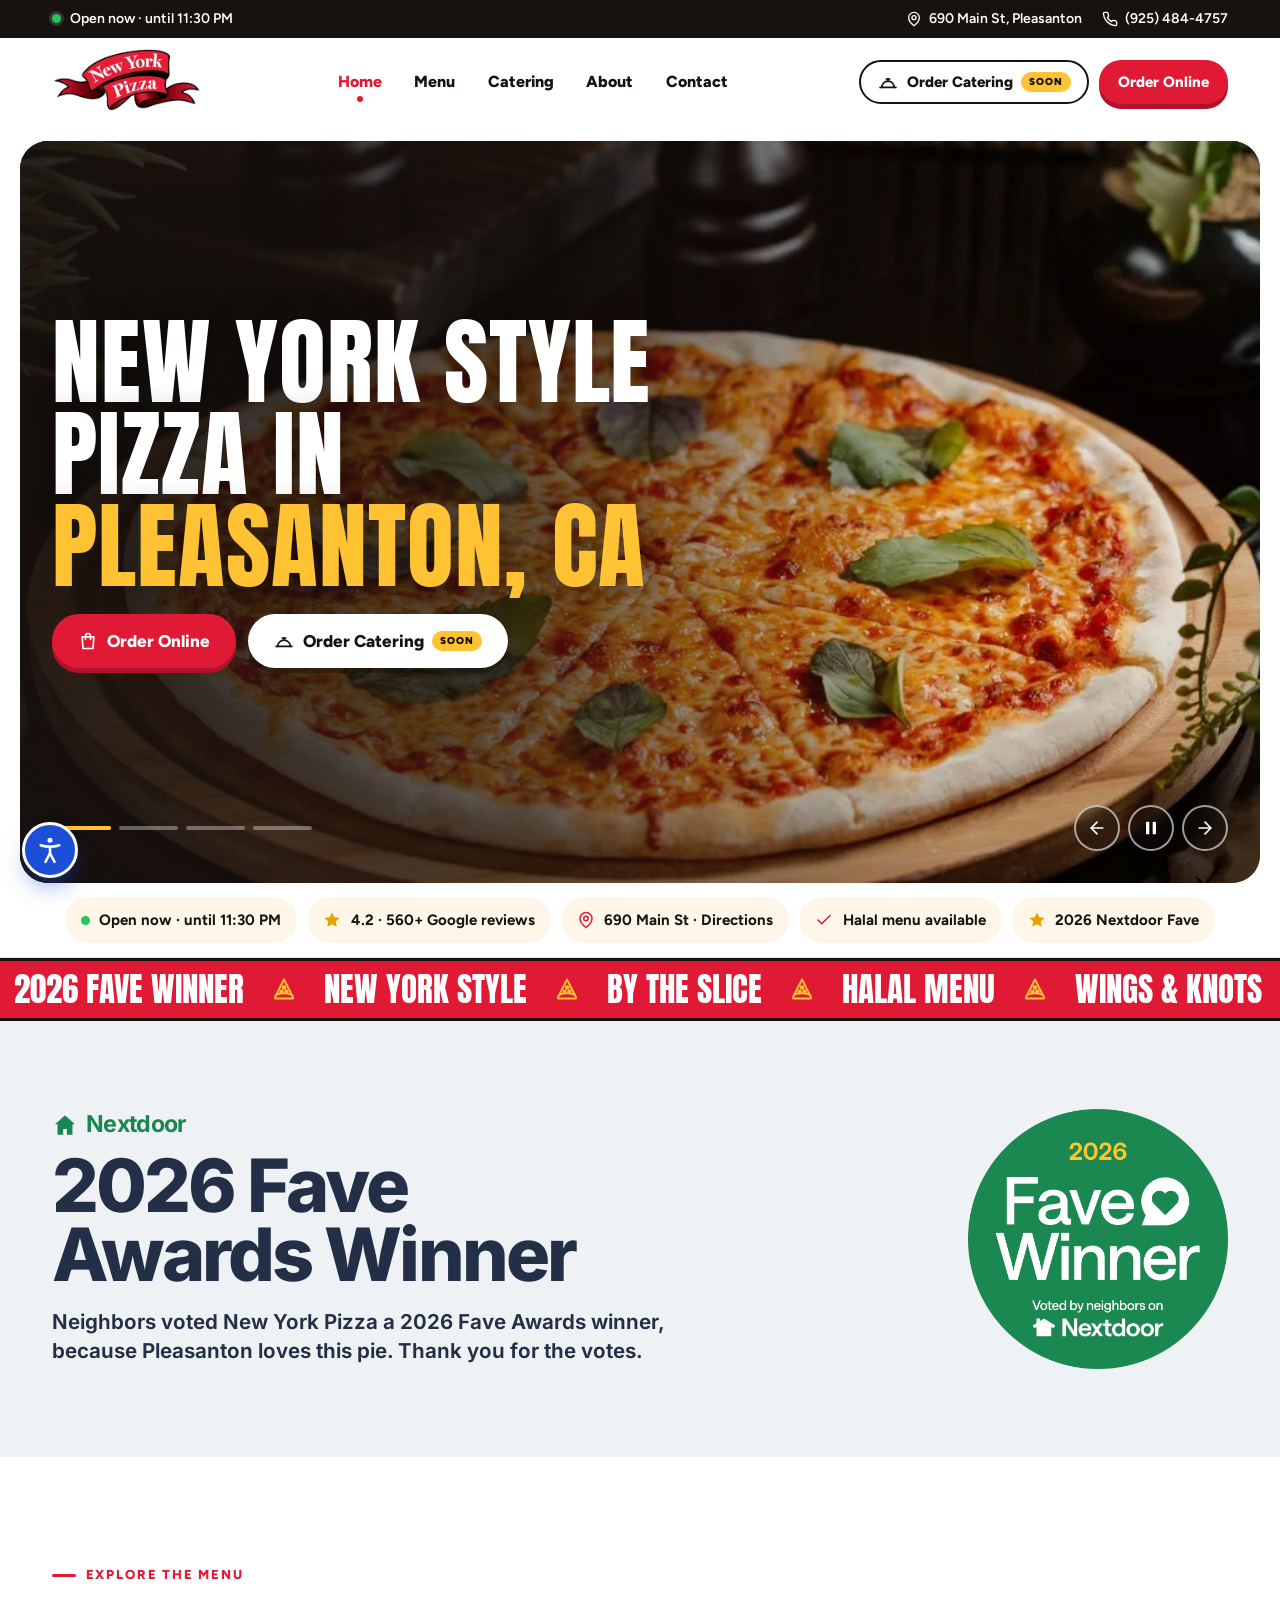
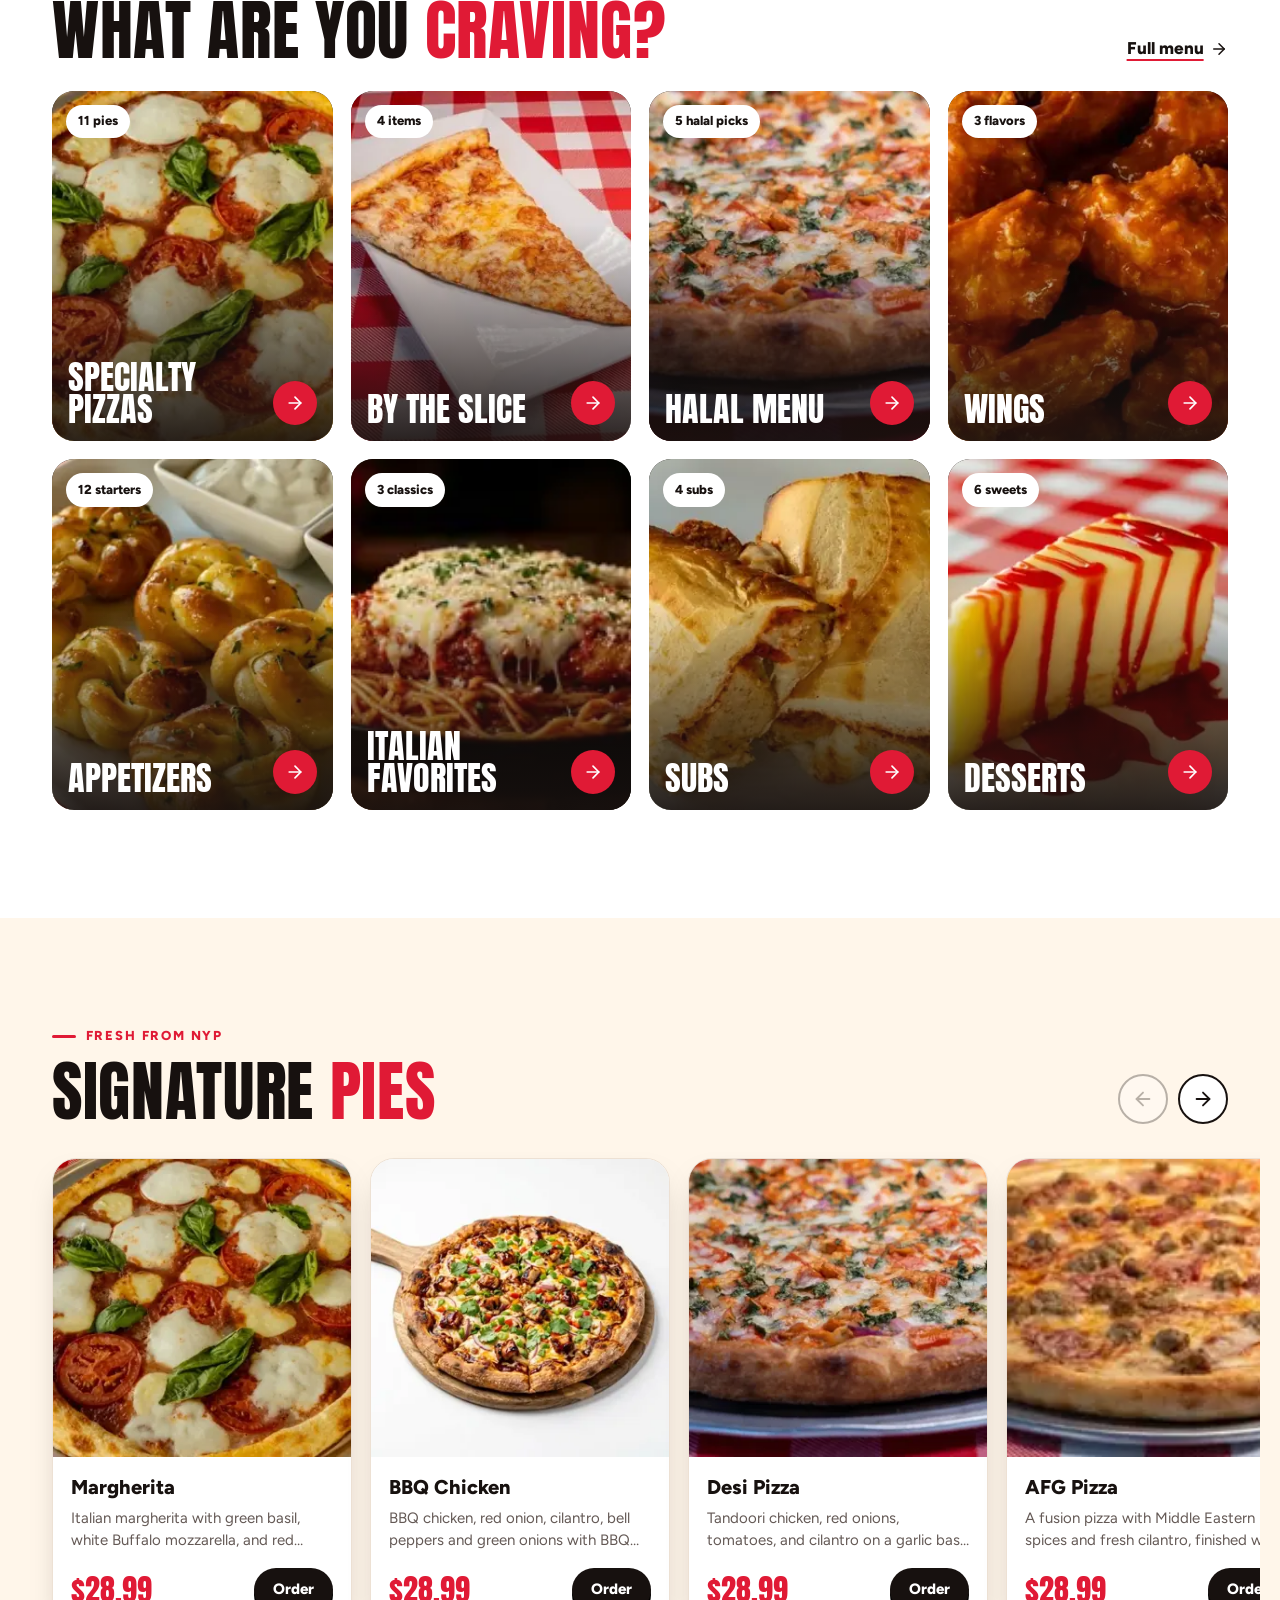
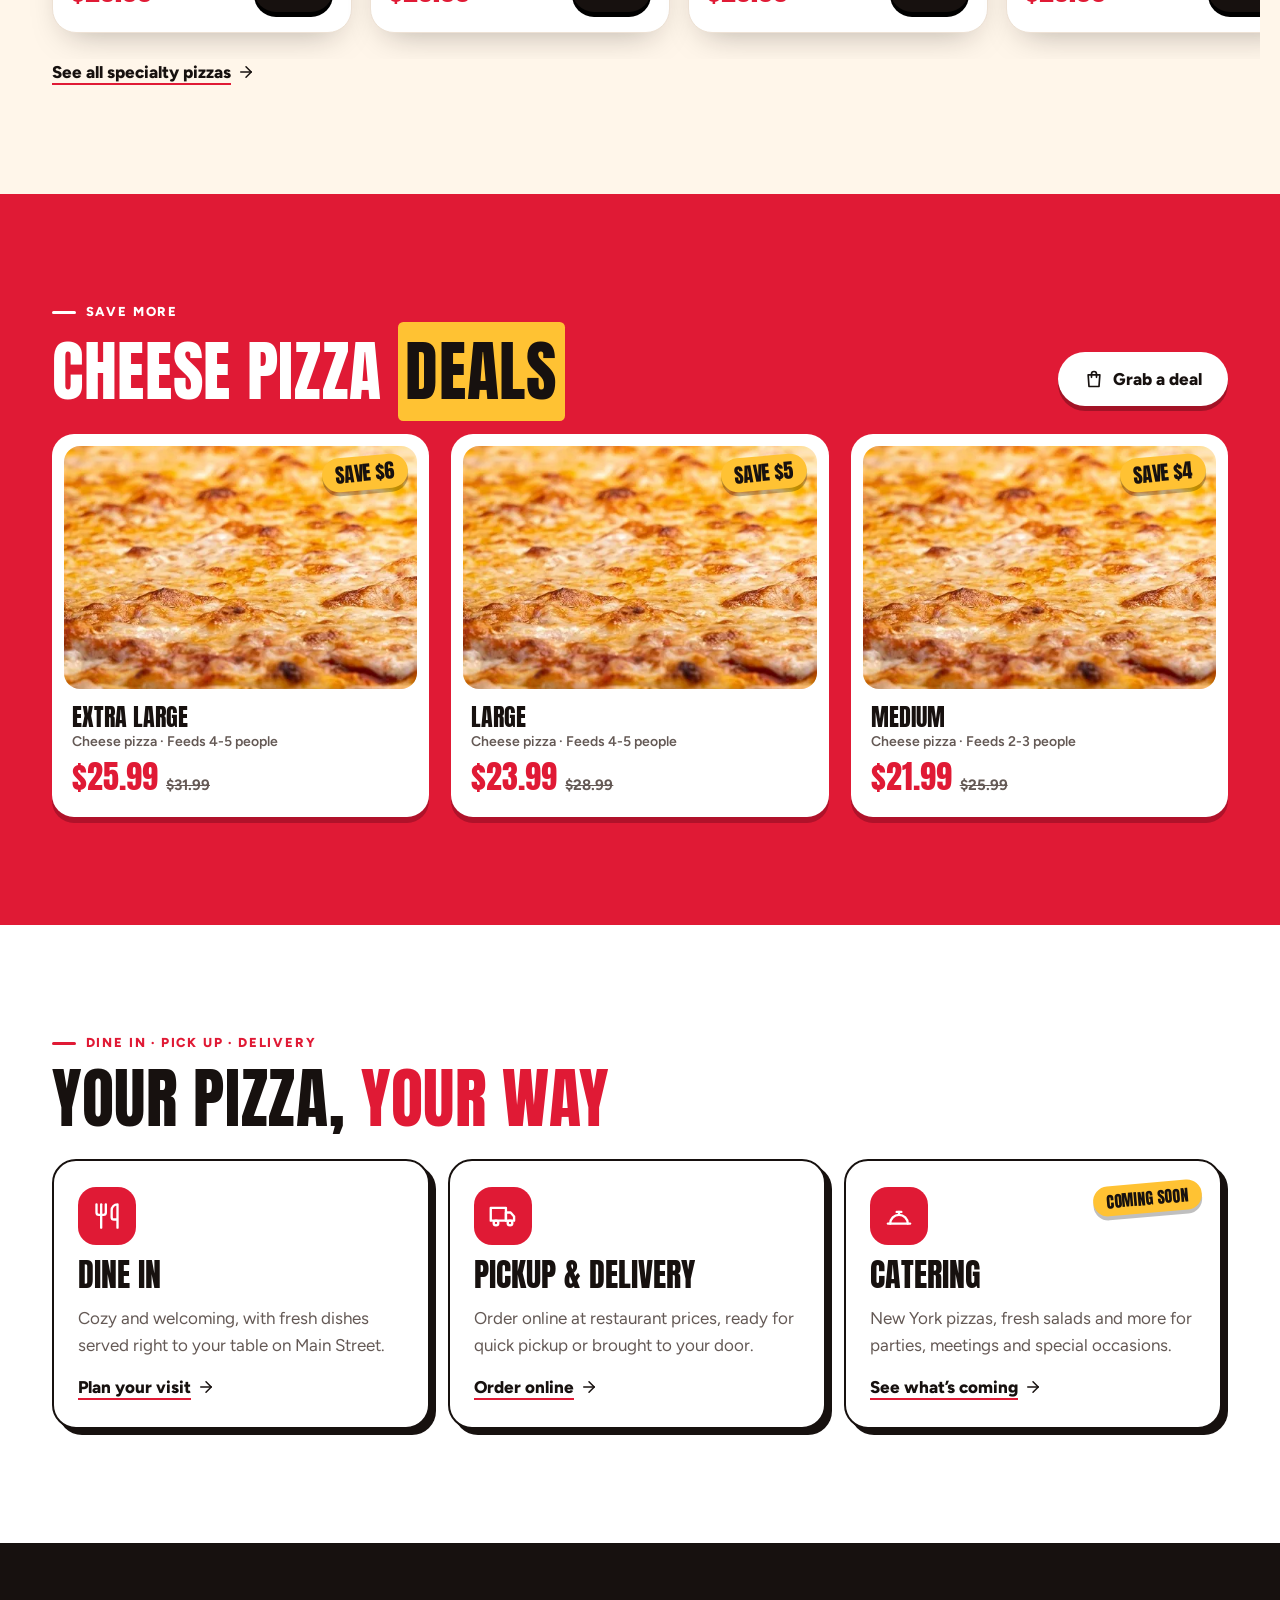
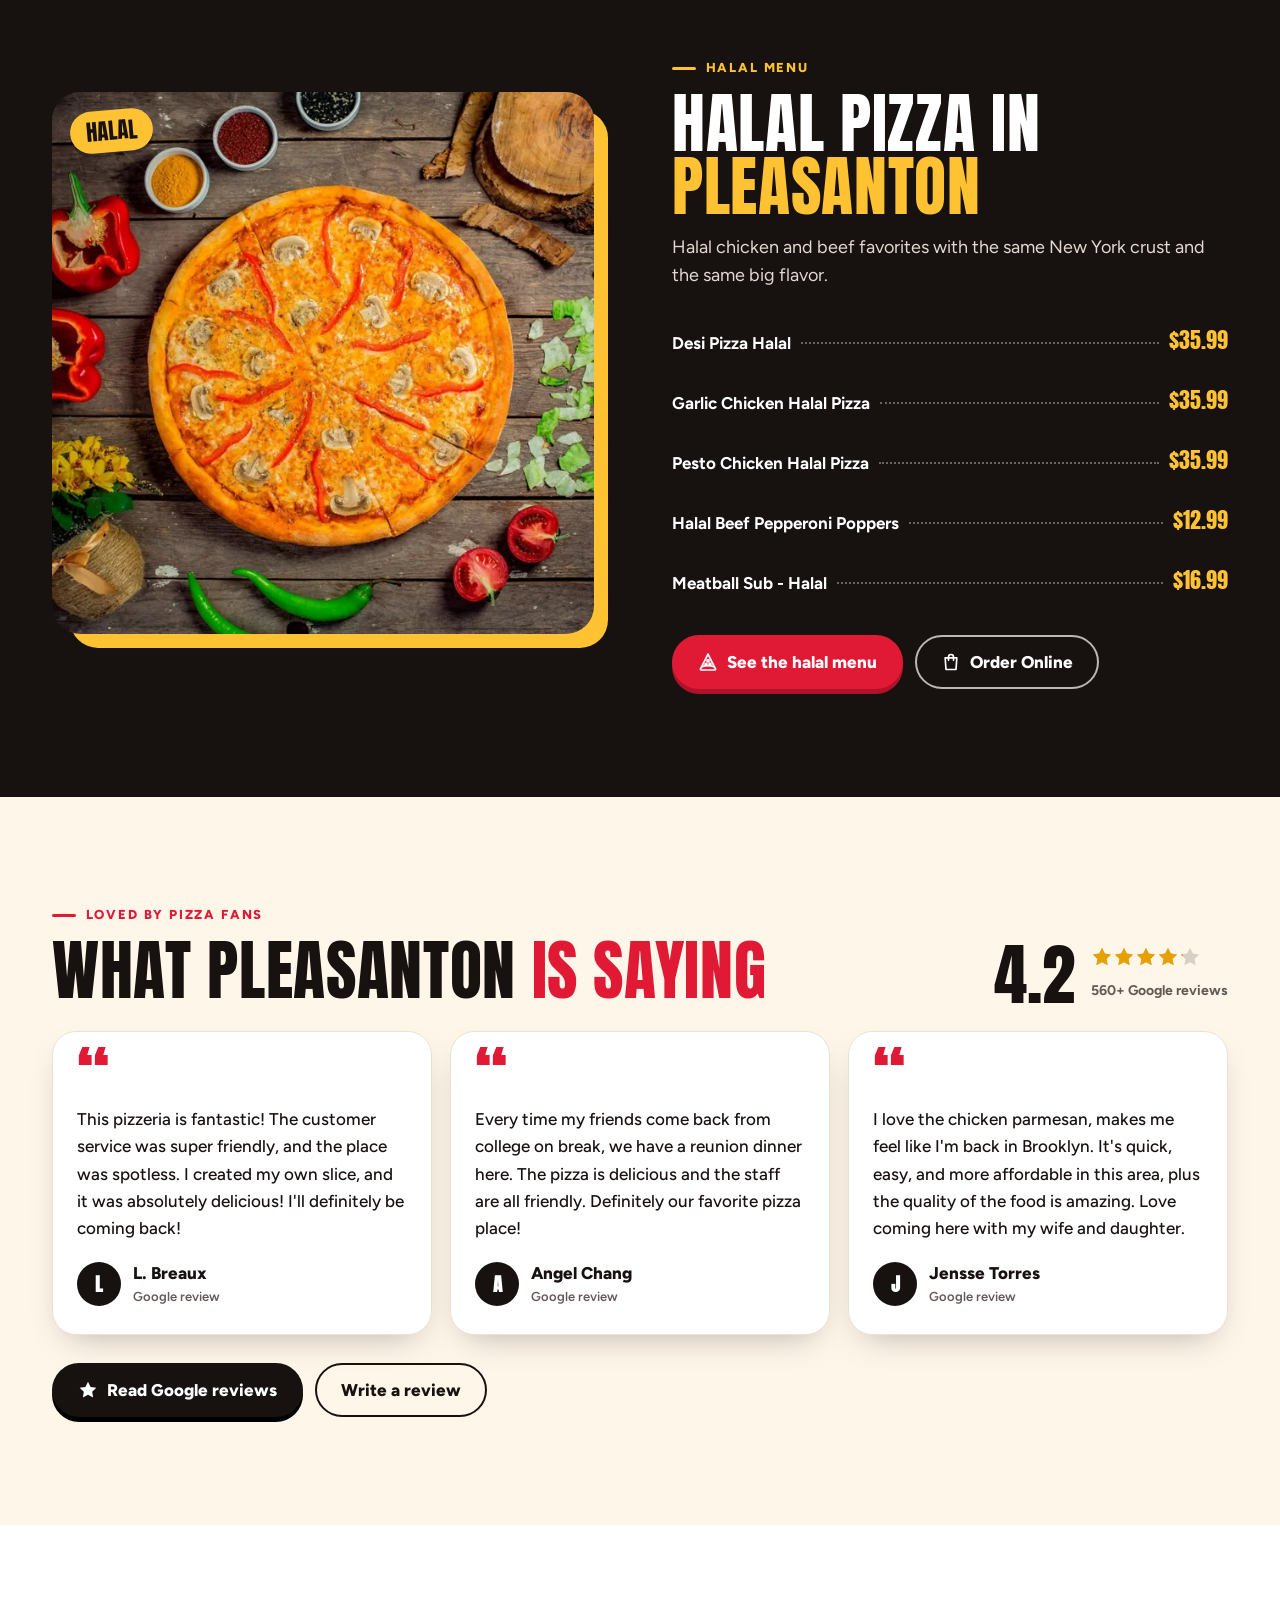
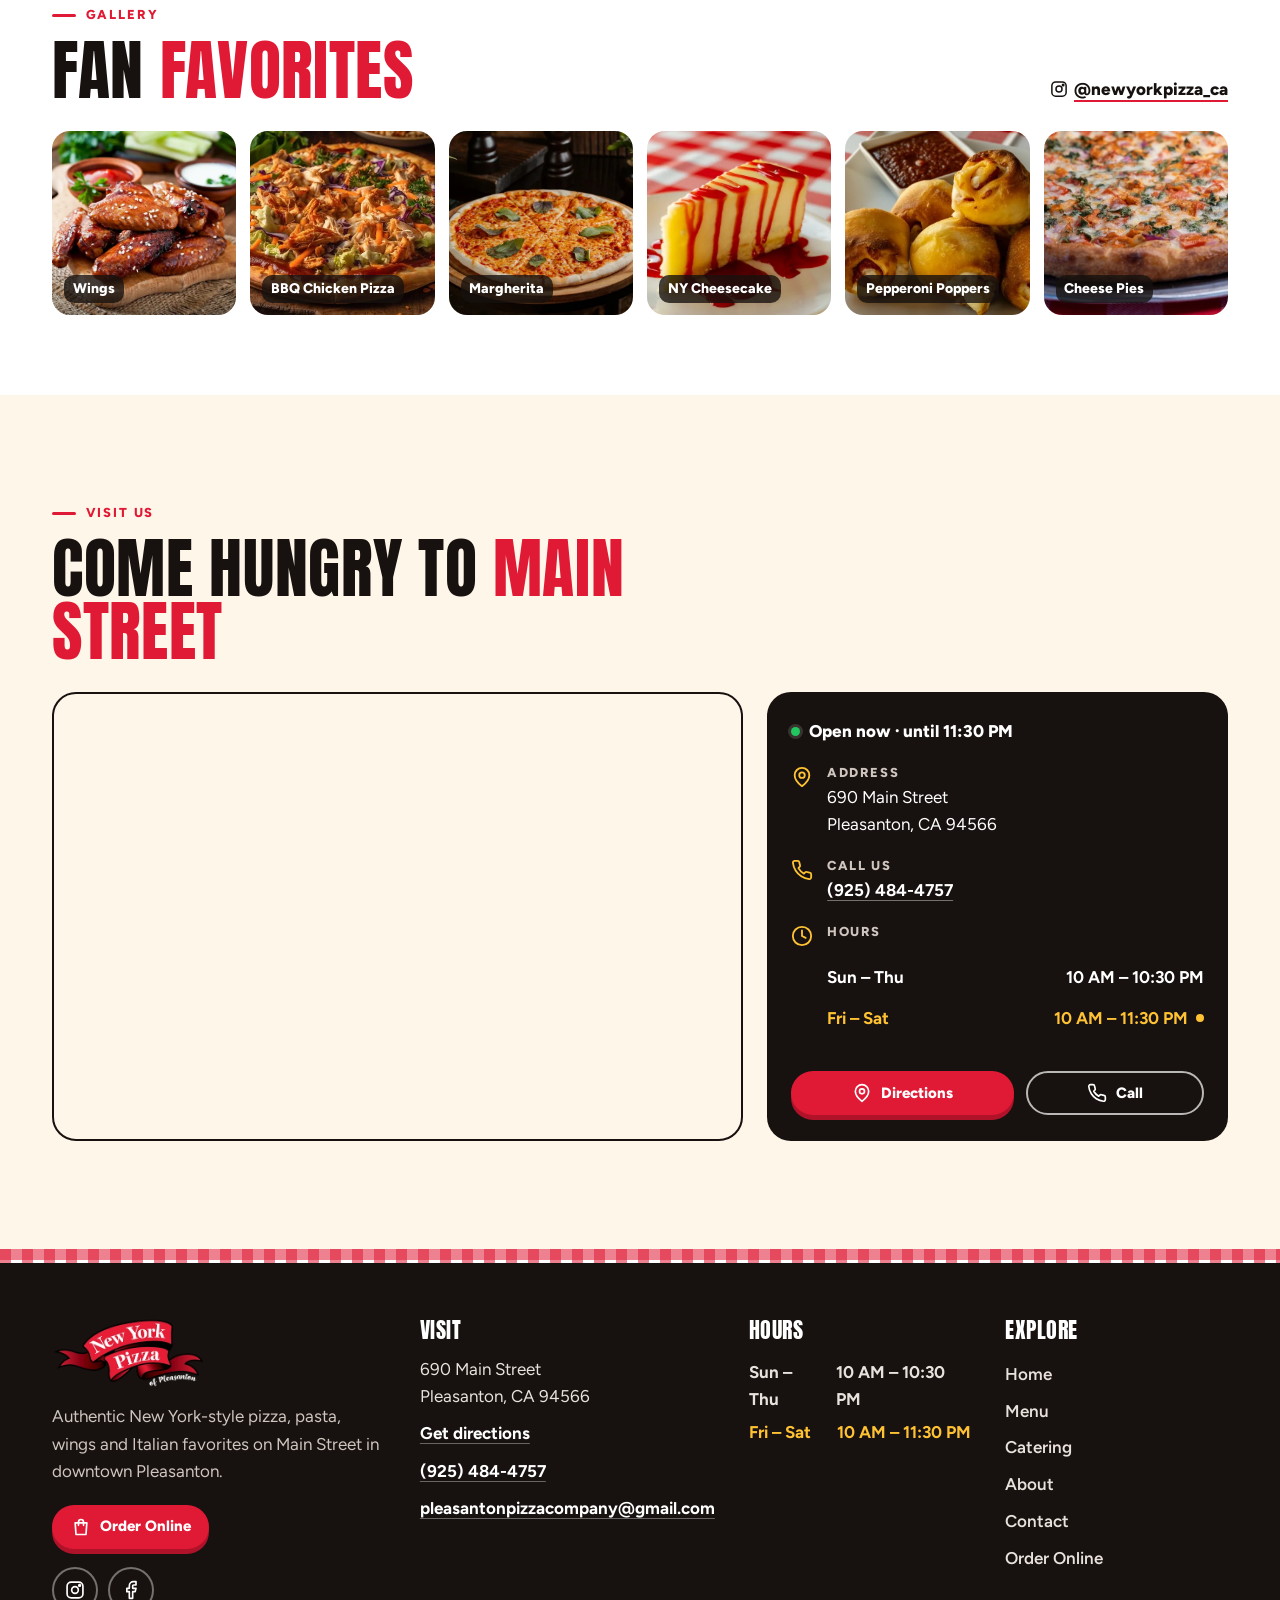
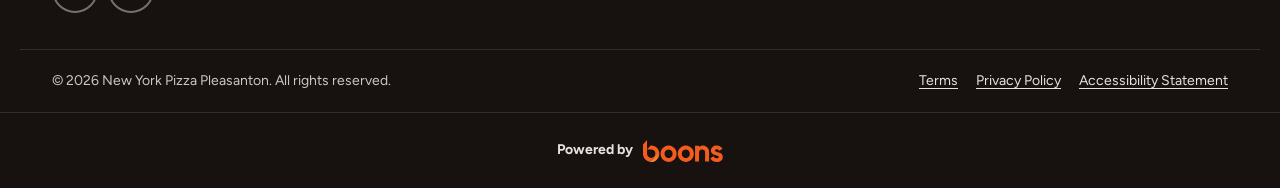
==== index.html @ 7f9d1f64 "Add the New York Pizza Pleasanton website. Publish the restaurant site with current hours, the 2026 " ====
<!doctype html>
<html lang="en">
<head>
<meta charset="utf-8">
<meta name="viewport" content="width=device-width, initial-scale=1, viewport-fit=cover">
<title>New York Style Pizza in Pleasanton, CA | New York Pizza</title>
<meta name="description" content="Authentic New York-style pizza by the slice or pie, plus wings, pasta, subs and a halal menu at 690 Main St, Pleasanton. Order online for pickup or delivery.">
<meta name="robots" content="index, follow, max-image-preview:large">
<link rel="canonical" href="https://newyorkpizzapleasanton.com/">
<meta name="theme-color" content="#E01A35">
<meta name="author" content="New York Pizza Pleasanton">
<meta name="geo.region" content="US-CA">
<meta name="geo.placename" content="Pleasanton">
<meta property="og:type" content="website">
<meta property="og:site_name" content="New York Pizza Pleasanton">
<meta property="og:locale" content="en_US">
<meta property="og:title" content="New York Style Pizza in Pleasanton, CA | New York Pizza">
<meta property="og:description" content="Authentic New York-style pizza by the slice or pie, plus wings, pasta, subs and a halal menu at 690 Main St, Pleasanton. Order online for pickup or delivery.">
<meta property="og:url" content="https://newyorkpizzapleasanton.com/">
<meta property="og:image" content="https://newyorkpizzapleasanton.com/assets/img/og-image.jpg">
<meta property="og:image:width" content="1200">
<meta property="og:image:height" content="630">
<meta property="og:image:alt" content="New York Pizza Pleasanton">
<meta name="twitter:card" content="summary_large_image">
<meta name="twitter:title" content="New York Style Pizza in Pleasanton, CA | New York Pizza">
<meta name="twitter:description" content="Authentic New York-style pizza by the slice or pie, plus wings, pasta, subs and a halal menu at 690 Main St, Pleasanton. Order online for pickup or delivery.">
<meta name="twitter:image" content="https://newyorkpizzapleasanton.com/assets/img/og-image.jpg">
<link rel="icon" href="favicon.ico" sizes="48x48">
<link rel="icon" type="image/png" sizes="32x32" href="assets/img/favicon-32.png">
<link rel="apple-touch-icon" href="assets/img/apple-touch-icon.png">
<link rel="manifest" href="site.webmanifest">
<link rel="preload" href="assets/fonts/anton-latin.woff2" as="font" type="font/woff2" crossorigin>
<link rel="preload" href="assets/fonts/figtree-latin.woff2" as="font" type="font/woff2" crossorigin>
<link rel="preload" as="image" href="assets/img/site/hero-margherita.webp" imagesrcset="assets/img/site/hero-margherita-640.webp 640w, assets/img/site/hero-margherita.webp 996w" imagesizes="(min-width: 1024px) 1440px, 100vw" fetchpriority="high">
<link rel="stylesheet" href="assets/css/style.css">
<script>document.documentElement.classList.add('js');try{var s=JSON.parse(localStorage.getItem('nyp-a11y'));if(s){var r=document.documentElement,z=[1,1.12,1.25,1.37,1.5];if(s.fs)r.style.setProperty('--a11y-fs',z[s.fs]||1);['contrast','gray','links','font','spacing','lines','cursor','still','noimg'].forEach(function(k){if(s[k])r.classList.add('a11y-'+k)})}}catch(e){}</script>
<script type="application/ld+json">{"@context":"https://schema.org","@type":"Restaurant","@id":"https://newyorkpizzapleasanton.com/#restaurant","name":"New York Pizza","alternateName":"New York Pizza Pleasanton","description":"Authentic New York-style pizza by the slice or pie, wings, pasta, subs, salads, desserts and a halal menu in downtown Pleasanton, CA.","url":"https://newyorkpizzapleasanton.com/","logo":"https://newyorkpizzapleasanton.com/assets/img/logo.png","image":["https://newyorkpizzapleasanton.com/assets/img/og-image.jpg","https://newyorkpizzapleasanton.com/assets/img/site/hero-margherita.webp"],"telephone":"+1-925-484-4757","email":"pleasantonpizzacompany@gmail.com","priceRange":"$$","award":"2026 Nextdoor Fave Awards","servesCuisine":["Pizza","New York Style Pizza","Italian","Halal"],"address":{"@type":"PostalAddress","streetAddress":"690 Main Street","addressLocality":"Pleasanton","addressRegion":"CA","postalCode":"94566","addressCountry":"US"},"hasMap":"https://www.google.com/maps/search/?api=1&query=New+York+Pizza+690+Main+Street+Pleasanton+CA+94566","openingHoursSpecification":[{"@type":"OpeningHoursSpecification","dayOfWeek":["Sunday","Monday","Tuesday","Wednesday","Thursday"],"opens":"10:00","closes":"22:30"},{"@type":"OpeningHoursSpecification","dayOfWeek":["Friday","Saturday"],"opens":"10:00","closes":"23:30"}],"hasMenu":"https://newyorkpizzapleasanton.com/menu.html","acceptsReservations":false,"sameAs":["https://www.instagram.com/newyorkpizza_ca/","https://www.facebook.com/profile.php?id=61567087062915"],"potentialAction":{"@type":"OrderAction","target":{"@type":"EntryPoint","urlTemplate":"https://order.boons.io/site/new-york-pizza/221/y","actionPlatform":["https://schema.org/DesktopWebPlatform","https://schema.org/MobileWebPlatform"]}}}</script>
<script type="application/ld+json">{"@context":"https://schema.org","@type":"WebSite","@id":"https://newyorkpizzapleasanton.com/#website","name":"New York Pizza Pleasanton","url":"https://newyorkpizzapleasanton.com/","publisher":{"@id":"https://newyorkpizzapleasanton.com/#restaurant"}}</script>
</head>
<body>
<a class="skip-link" href="#main">Skip to main content</a>
<svg width="0" height="0" style="position:absolute" aria-hidden="true" focusable="false"><defs><symbol id="i-phone" viewBox="0 0 24 24" fill="none" stroke="currentColor" stroke-width="2" stroke-linecap="round" stroke-linejoin="round"><path d="M22 16.92v3a2 2 0 0 1-2.18 2 19.79 19.79 0 0 1-8.63-3.07 19.5 19.5 0 0 1-6-6 19.79 19.79 0 0 1-3.07-8.67A2 2 0 0 1 4.11 2h3a2 2 0 0 1 2 1.72c.13.96.36 1.9.7 2.81a2 2 0 0 1-.45 2.11L8.09 9.91a16 16 0 0 0 6 6l1.27-1.27a2 2 0 0 1 2.11-.45c.91.34 1.85.57 2.81.7A2 2 0 0 1 22 16.92z"/></symbol><symbol id="i-pin" viewBox="0 0 24 24" fill="none" stroke="currentColor" stroke-width="2" stroke-linecap="round" stroke-linejoin="round"><path d="M20 10c0 6-8 12-8 12s-8-6-8-12a8 8 0 0 1 16 0z"/><circle cx="12" cy="10" r="3"/></symbol><symbol id="i-clock" viewBox="0 0 24 24" fill="none" stroke="currentColor" stroke-width="2" stroke-linecap="round" stroke-linejoin="round"><circle cx="12" cy="12" r="10"/><polyline points="12 6 12 12 16 14"/></symbol><symbol id="i-menu" viewBox="0 0 24 24" fill="none" stroke="currentColor" stroke-width="2" stroke-linecap="round" stroke-linejoin="round"><line x1="3" y1="7" x2="21" y2="7"/><line x1="3" y1="12" x2="21" y2="12"/><line x1="3" y1="17" x2="15" y2="17"/></symbol><symbol id="i-x" viewBox="0 0 24 24" fill="none" stroke="currentColor" stroke-width="2" stroke-linecap="round" stroke-linejoin="round"><line x1="18" y1="6" x2="6" y2="18"/><line x1="6" y1="6" x2="18" y2="18"/></symbol><symbol id="i-arrow-right" viewBox="0 0 24 24" fill="none" stroke="currentColor" stroke-width="2" stroke-linecap="round" stroke-linejoin="round"><line x1="5" y1="12" x2="19" y2="12"/><polyline points="12 5 19 12 12 19"/></symbol><symbol id="i-arrow-left" viewBox="0 0 24 24" fill="none" stroke="currentColor" stroke-width="2" stroke-linecap="round" stroke-linejoin="round"><line x1="19" y1="12" x2="5" y2="12"/><polyline points="12 19 5 12 12 5"/></symbol><symbol id="i-home" viewBox="0 0 24 24" fill="none" stroke="currentColor" stroke-width="2" stroke-linecap="round" stroke-linejoin="round"><path d="M3 10.5 12 3l9 7.5V20a1 1 0 0 1-1 1h-5v-6H9v6H4a1 1 0 0 1-1-1z"/></symbol><symbol id="i-slice" viewBox="0 0 24 24" fill="none" stroke="currentColor" stroke-width="2" stroke-linecap="round" stroke-linejoin="round"><path d="M12 2.5 3 20.2a1 1 0 0 0 .9 1.4h16.2a1 1 0 0 0 .9-1.4z"/><path d="M4.6 17.6c4.8-1.7 10-1.7 14.8 0"/><circle cx="12" cy="10.5" r="1.3"/><circle cx="9.6" cy="14.6" r="1.1"/><circle cx="14.4" cy="14.4" r="1.1"/></symbol><symbol id="i-bag" viewBox="0 0 24 24" fill="none" stroke="currentColor" stroke-width="2" stroke-linecap="round" stroke-linejoin="round"><path d="M5 7h14l-1 14H6z"/><path d="M9 10V6a3 3 0 0 1 6 0v4"/></symbol><symbol id="i-tray" viewBox="0 0 24 24" fill="none" stroke="currentColor" stroke-width="2" stroke-linecap="round" stroke-linejoin="round"><path d="M2.5 18.5h19"/><path d="M4.5 18.5a7.5 7.5 0 0 1 15 0"/><path d="M12 11V8.5"/><path d="M10 8.5h4"/></symbol><symbol id="i-search" viewBox="0 0 24 24" fill="none" stroke="currentColor" stroke-width="2" stroke-linecap="round" stroke-linejoin="round"><circle cx="11" cy="11" r="7"/><line x1="21" y1="21" x2="16.65" y2="16.65"/></symbol><symbol id="i-instagram" viewBox="0 0 24 24" fill="none" stroke="currentColor" stroke-width="2" stroke-linecap="round" stroke-linejoin="round"><rect x="2.5" y="2.5" width="19" height="19" rx="5"/><circle cx="12" cy="12" r="4"/><circle cx="17.5" cy="6.5" r="1" fill="currentColor"/></symbol><symbol id="i-facebook" viewBox="0 0 24 24" fill="none" stroke="currentColor" stroke-width="2" stroke-linecap="round" stroke-linejoin="round"><path d="M18 2h-3a5 5 0 0 0-5 5v3H7v4h3v8h4v-8h3l1-4h-4V7a1 1 0 0 1 1-1h3z"/></symbol><symbol id="i-play" viewBox="0 0 24 24" fill="none" stroke="currentColor" stroke-width="2" stroke-linecap="round" stroke-linejoin="round"><polygon points="7 4 20 12 7 20 7 4" fill="currentColor"/></symbol><symbol id="i-pause" viewBox="0 0 24 24" fill="none" stroke="currentColor" stroke-width="2" stroke-linecap="round" stroke-linejoin="round"><rect x="6" y="4.5" width="4" height="15" rx="1" fill="currentColor" stroke="none"/><rect x="14" y="4.5" width="4" height="15" rx="1" fill="currentColor" stroke="none"/></symbol><symbol id="i-plus" viewBox="0 0 24 24" fill="none" stroke="currentColor" stroke-width="2" stroke-linecap="round" stroke-linejoin="round"><line x1="12" y1="5" x2="12" y2="19"/><line x1="5" y1="12" x2="19" y2="12"/></symbol><symbol id="i-mail" viewBox="0 0 24 24" fill="none" stroke="currentColor" stroke-width="2" stroke-linecap="round" stroke-linejoin="round"><rect x="2" y="4" width="20" height="16" rx="2"/><path d="m22 6-10 7L2 6"/></symbol><symbol id="i-truck" viewBox="0 0 24 24" fill="none" stroke="currentColor" stroke-width="2" stroke-linecap="round" stroke-linejoin="round"><path d="M1.5 5h13v11h-13z"/><path d="M14.5 9h4l3 3.5V16h-7z"/><circle cx="6" cy="18" r="2"/><circle cx="18" cy="18" r="2"/></symbol><symbol id="i-utensils" viewBox="0 0 24 24" fill="none" stroke="currentColor" stroke-width="2" stroke-linecap="round" stroke-linejoin="round"><path d="M3 2v7c0 1.1.9 2 2 2h4a2 2 0 0 0 2-2V2"/><path d="M7 2v20"/><path d="M21 15V2a5 5 0 0 0-5 5v6c0 1.1.9 2 2 2h3zm0 0v7"/></symbol><symbol id="i-gift" viewBox="0 0 24 24" fill="none" stroke="currentColor" stroke-width="2" stroke-linecap="round" stroke-linejoin="round"><rect x="3" y="8" width="18" height="4" rx="1"/><path d="M12 8v13"/><path d="M19 12v7a2 2 0 0 1-2 2H7a2 2 0 0 1-2-2v-7"/><path d="M7.5 8a2.5 2.5 0 0 1 0-5C11 3 12 8 12 8s1-5 4.5-5a2.5 2.5 0 0 1 0 5"/></symbol><symbol id="i-star" viewBox="0 0 24 24" fill="none" stroke="currentColor" stroke-width="2" stroke-linecap="round" stroke-linejoin="round"><polygon points="12 2 15.09 8.26 22 9.27 17 14.14 18.18 21.02 12 17.77 5.82 21.02 7 14.14 2 9.27 8.91 8.26 12 2" fill="currentColor" stroke="none"/></symbol><symbol id="i-flame" viewBox="0 0 24 24" fill="none" stroke="currentColor" stroke-width="2" stroke-linecap="round" stroke-linejoin="round"><path d="M8.5 14.5A2.5 2.5 0 0 0 11 12c0-1.38-.5-2-1-3-1.07-2.14-.22-4.05 2-6 .5 2.5 2 4.9 4 6.5 2 1.6 3 3.5 3 5.5a7 7 0 1 1-14 0c0-1.15.43-2.29 1-3a2.5 2.5 0 0 0 2.5 2.5z"/></symbol><symbol id="i-tag" viewBox="0 0 24 24" fill="none" stroke="currentColor" stroke-width="2" stroke-linecap="round" stroke-linejoin="round"><path d="M20.6 13.4 13.4 20.6a2 2 0 0 1-2.8 0L2 12V2h10l8.6 8.6a2 2 0 0 1 0 2.8z"/><circle cx="7" cy="7" r="1.5"/></symbol><symbol id="i-users" viewBox="0 0 24 24" fill="none" stroke="currentColor" stroke-width="2" stroke-linecap="round" stroke-linejoin="round"><path d="M17 21v-2a4 4 0 0 0-4-4H5a4 4 0 0 0-4 4v2"/><circle cx="9" cy="7" r="4"/><path d="M23 21v-2a4 4 0 0 0-3-3.87"/><path d="M16 3.13a4 4 0 0 1 0 7.75"/></symbol><symbol id="i-check" viewBox="0 0 24 24" fill="none" stroke="currentColor" stroke-width="2" stroke-linecap="round" stroke-linejoin="round"><polyline points="20 6 9 17 4 12"/></symbol><symbol id="i-external" viewBox="0 0 24 24" fill="none" stroke="currentColor" stroke-width="2" stroke-linecap="round" stroke-linejoin="round"><path d="M18 13v6a2 2 0 0 1-2 2H5a2 2 0 0 1-2-2V8a2 2 0 0 1 2-2h6"/><polyline points="15 3 21 3 21 9"/><line x1="10" y1="14" x2="21" y2="3"/></symbol><symbol id="i-access" viewBox="0 0 24 24" fill="none" stroke="currentColor" stroke-width="2" stroke-linecap="round" stroke-linejoin="round"><circle cx="12" cy="4.2" r="2" fill="currentColor" stroke="none"/><path d="M4.5 8.2c2.5.8 5 1.2 7.5 1.2s5-.4 7.5-1.2"/><path d="M12 9.4v5.2"/><path d="m8.4 21.5 3.6-6.9 3.6 6.9"/></symbol><symbol id="i-contrast" viewBox="0 0 24 24" fill="none" stroke="currentColor" stroke-width="2" stroke-linecap="round" stroke-linejoin="round"><circle cx="12" cy="12" r="9"/><path d="M12 3a9 9 0 0 1 0 18z" fill="currentColor"/></symbol><symbol id="i-drop" viewBox="0 0 24 24" fill="none" stroke="currentColor" stroke-width="2" stroke-linecap="round" stroke-linejoin="round"><path d="M12 2.7 6.3 8.4a8 8 0 1 0 11.4 0z"/><path d="M12 2.7V21.5"/></symbol><symbol id="i-underline" viewBox="0 0 24 24" fill="none" stroke="currentColor" stroke-width="2" stroke-linecap="round" stroke-linejoin="round"><path d="M6 4v6a6 6 0 0 0 12 0V4"/><line x1="4" y1="21" x2="20" y2="21"/></symbol><symbol id="i-font" viewBox="0 0 24 24" fill="none" stroke="currentColor" stroke-width="2" stroke-linecap="round" stroke-linejoin="round"><polyline points="4 7 4 4 20 4 20 7"/><line x1="9" y1="20" x2="15" y2="20"/><line x1="12" y1="4" x2="12" y2="20"/></symbol><symbol id="i-spacing" viewBox="0 0 24 24" fill="none" stroke="currentColor" stroke-width="2" stroke-linecap="round" stroke-linejoin="round"><path d="m3 15 4-10 4 10"/><path d="M4.6 11h4.8"/><path d="M14 5v10"/><path d="M14 5h3.5a2.5 2.5 0 0 1 0 5H14"/><path d="M14 10h4a2.5 2.5 0 0 1 0 5h-4"/><path d="M3 20h18"/><polyline points="6 18 3 20 6 22"/><polyline points="18 18 21 20 18 22"/></symbol><symbol id="i-lines" viewBox="0 0 24 24" fill="none" stroke="currentColor" stroke-width="2" stroke-linecap="round" stroke-linejoin="round"><line x1="9" y1="6" x2="21" y2="6"/><line x1="9" y1="12" x2="21" y2="12"/><line x1="9" y1="18" x2="21" y2="18"/><polyline points="3 8 5 5 7 8"/><polyline points="3 16 5 19 7 16"/><line x1="5" y1="5" x2="5" y2="19"/></symbol><symbol id="i-cursor" viewBox="0 0 24 24" fill="none" stroke="currentColor" stroke-width="2" stroke-linecap="round" stroke-linejoin="round"><path d="m4 3 7 18 2.5-7.5L21 11z"/></symbol><symbol id="i-noimg" viewBox="0 0 24 24" fill="none" stroke="currentColor" stroke-width="2" stroke-linecap="round" stroke-linejoin="round"><rect x="3" y="3" width="18" height="18" rx="2"/><circle cx="9" cy="9" r="2"/><path d="m21 15-5-5L5 21"/><line x1="2" y1="2" x2="22" y2="22"/></symbol><symbol id="i-guide" viewBox="0 0 24 24" fill="none" stroke="currentColor" stroke-width="2" stroke-linecap="round" stroke-linejoin="round"><rect x="2" y="9" width="20" height="6" rx="1.5"/><line x1="2" y1="4" x2="22" y2="4"/><line x1="2" y1="20" x2="22" y2="20"/></symbol><symbol id="i-reset" viewBox="0 0 24 24" fill="none" stroke="currentColor" stroke-width="2" stroke-linecap="round" stroke-linejoin="round"><polyline points="1 4 1 10 7 10"/><path d="M3.5 15a9 9 0 1 0 2.1-9.4L1 10"/></symbol></defs></svg>
<div class="topbar on-dark">
  <div class="container">
    <p class="status" data-open-status><span class="status-dot" aria-hidden="true"></span><span class="status-text">Open daily from 10 AM</span></p>
    <div class="tb-right">
      <a class="tb-addr" href="https://www.google.com/maps/dir/?api=1&amp;destination=New+York+Pizza%2C+690+Main+Street%2C+Pleasanton%2C+CA+94566" target="_blank" rel="noopener"><svg class="icon" aria-hidden="true" focusable="false"><use href="#i-pin"></use></svg>690 Main St, Pleasanton<span class="sr-only"> (opens in a new tab)</span></a>
      <a href="tel:+19254844757"><svg class="icon" aria-hidden="true" focusable="false"><use href="#i-phone"></use></svg>(925) 484-4757</a>
    </div>
  </div>
</div>
<header class="site-header">
  <div class="container header-inner">
    <a class="brand" href="index.html" aria-label="New York Pizza Pleasanton, home"><img src="assets/img/logo.webp" alt="New York Pizza" width="375" height="160"></a>
    <nav class="main-nav" aria-label="Main"><a href="index.html" aria-current="page">Home</a><a href="menu.html">Menu</a><a href="catering.html">Catering</a><a href="about.html">About</a><a href="contact.html">Contact</a></nav>
    <div class="header-cta">
      <a class="btn btn-outline btn-sm btn-catering" href="catering.html"><svg class="icon" aria-hidden="true" focusable="false"><use href="#i-tray"></use></svg>Order Catering <span class="soon">Soon</span></a>
      <a class="btn btn-red btn-sm" href="https://order.boons.io/site/new-york-pizza/221/y" target="_blank" rel="noopener">Order Online<span class="sr-only"> (opens in a new tab)</span></a>
      <button class="menu-toggle" type="button" data-drawer-open aria-expanded="false" aria-controls="drawer" aria-label="Open menu"><svg class="icon" aria-hidden="true" focusable="false"><use href="#i-menu"></use></svg></button>
    </div>
  </div>
</header>
<div class="drawer on-dark" id="drawer" role="dialog" aria-modal="true" aria-label="Site menu" inert>
  <div class="drawer-top">
    <a href="index.html" aria-label="New York Pizza Pleasanton, home"><img src="assets/img/logo.webp" alt="New York Pizza" width="375" height="160" loading="lazy" decoding="async"></a>
    <button class="drawer-close" type="button" data-drawer-close aria-label="Close menu"><svg class="icon" aria-hidden="true" focusable="false"><use href="#i-x"></use></svg></button>
  </div>
  <nav aria-label="Mobile"><ul class="drawer-nav"><li><a href="index.html" aria-current="page">Home<svg class="icon" aria-hidden="true" focusable="false"><use href="#i-arrow-right"></use></svg></a></li><li><a href="menu.html">Menu<svg class="icon" aria-hidden="true" focusable="false"><use href="#i-arrow-right"></use></svg></a></li><li><a href="catering.html">Catering<svg class="icon" aria-hidden="true" focusable="false"><use href="#i-arrow-right"></use></svg></a></li><li><a href="about.html">About<svg class="icon" aria-hidden="true" focusable="false"><use href="#i-arrow-right"></use></svg></a></li><li><a href="contact.html">Contact<svg class="icon" aria-hidden="true" focusable="false"><use href="#i-arrow-right"></use></svg></a></li></ul></nav>
  <div class="drawer-actions">
    <a class="btn btn-red" href="https://order.boons.io/site/new-york-pizza/221/y" target="_blank" rel="noopener"><svg class="icon" aria-hidden="true" focusable="false"><use href="#i-bag"></use></svg>Order Online<span class="sr-only"> (opens in a new tab)</span></a>
    <a class="btn btn-outline" href="catering.html">Catering <span class="soon">Soon</span></a>
  </div>
  <div class="drawer-info">
    <p class="status" data-open-status><span class="status-dot" aria-hidden="true"></span><span class="status-text">Open daily from 10 AM</span></p>
    <p>690 Main Street, Pleasanton, CA 94566</p>
    <p><a href="tel:+19254844757">(925) 484-4757</a></p>
  </div>
  <div class="drawer-social">
    <a class="social-btn" href="https://www.instagram.com/newyorkpizza_ca/" target="_blank" rel="noopener" aria-label="New York Pizza on Instagram (opens in a new tab)"><svg class="icon" aria-hidden="true" focusable="false"><use href="#i-instagram"></use></svg></a>
    <a class="social-btn" href="https://www.facebook.com/profile.php?id=61567087062915" target="_blank" rel="noopener" aria-label="New York Pizza on Facebook (opens in a new tab)"><svg class="icon" aria-hidden="true" focusable="false"><use href="#i-facebook"></use></svg></a>
  </div>
</div>
<main id="main" tabindex="-1">
<section class="hero on-dark" data-slider aria-roledescription="carousel" aria-label="Featured at New York Pizza">
  <div class="hero-viewport">
    <div class="slide is-active" role="group" aria-roledescription="slide" aria-label="1 of 4">
        <img src="assets/img/site/hero-margherita.webp" srcset="assets/img/site/hero-margherita-640.webp 640w, assets/img/site/hero-margherita.webp 996w" sizes="(min-width: 1024px) 1440px, 100vw" alt="Margherita pizza with fresh basil and mozzarella on a wooden board" width="996" height="797" fetchpriority="high">
        <div class="container slide-content">
          <h1 class="display slide-title">New York Style Pizza in <span class="hl">Pleasanton, CA</span></h1>
          <div class="slide-actions"><a class="btn btn-red" href="https://order.boons.io/site/new-york-pizza/221/y" target="_blank" rel="noopener"><svg class="icon" aria-hidden="true" focusable="false"><use href="#i-bag"></use></svg>Order Online<span class="sr-only"> (opens in a new tab)</span></a><a class="btn btn-light" href="catering.html"><svg class="icon" aria-hidden="true" focusable="false"><use href="#i-tray"></use></svg>Order Catering <span class="soon">Soon</span></a></div>
        </div>
      </div><div class="slide" role="group" aria-roledescription="slide" aria-label="2 of 4" aria-hidden="true">
        <img src="[data-uri]" data-src="assets/img/site/hero-peppers.webp" data-srcset="assets/img/site/hero-peppers-640.webp 640w, assets/img/site/hero-peppers.webp 740w" sizes="(min-width: 1024px) 1440px, 100vw" alt="Specialty pizza with red bell peppers and mushrooms" width="740" height="740" decoding="async">
        <div class="container slide-content">
          <h2 class="display slide-title">Handcrafted <span class="hl">Specialty Pies</span>, Fresh From the Oven</h2>
          <div class="slide-actions"><a class="btn btn-red" href="https://order.boons.io/site/new-york-pizza/221/y" target="_blank" rel="noopener"><svg class="icon" aria-hidden="true" focusable="false"><use href="#i-bag"></use></svg>Order Online<span class="sr-only"> (opens in a new tab)</span></a><a class="btn btn-light" href="catering.html"><svg class="icon" aria-hidden="true" focusable="false"><use href="#i-tray"></use></svg>Order Catering <span class="soon">Soon</span></a></div>
        </div>
      </div><div class="slide" role="group" aria-roledescription="slide" aria-label="3 of 4" aria-hidden="true">
        <img src="[data-uri]" data-src="assets/img/site/hero-wings.webp" data-srcset="assets/img/site/hero-wings-640.webp 640w, assets/img/site/hero-wings.webp 1380w" sizes="(min-width: 1024px) 1440px, 100vw" alt="Glazed chicken wings on a wooden board with dipping sauces" width="1380" height="916" decoding="async">
        <div class="container slide-content">
          <h2 class="display slide-title">Wings, Garlic Knots &amp; <span class="hl">Game-Day Bites</span></h2>
          <div class="slide-actions"><a class="btn btn-red" href="https://order.boons.io/site/new-york-pizza/221/y" target="_blank" rel="noopener"><svg class="icon" aria-hidden="true" focusable="false"><use href="#i-bag"></use></svg>Order Online<span class="sr-only"> (opens in a new tab)</span></a><a class="btn btn-light" href="catering.html"><svg class="icon" aria-hidden="true" focusable="false"><use href="#i-tray"></use></svg>Order Catering <span class="soon">Soon</span></a></div>
        </div>
      </div><div class="slide" role="group" aria-roledescription="slide" aria-label="4 of 4" aria-hidden="true">
        <img src="[data-uri]" data-src="assets/img/site/hero-halal.webp" data-srcset="assets/img/site/hero-halal-640.webp 640w, assets/img/site/hero-halal.webp 826w" sizes="(min-width: 1024px) 1440px, 100vw" alt="Pizza topped with mushrooms and red peppers" width="826" height="826" decoding="async">
        <div class="container slide-content">
          <h2 class="display slide-title">Halal Pizza in <span class="hl">Downtown Pleasanton</span></h2>
          <div class="slide-actions"><a class="btn btn-red" href="https://order.boons.io/site/new-york-pizza/221/y" target="_blank" rel="noopener"><svg class="icon" aria-hidden="true" focusable="false"><use href="#i-bag"></use></svg>Order Online<span class="sr-only"> (opens in a new tab)</span></a><a class="btn btn-light" href="catering.html"><svg class="icon" aria-hidden="true" focusable="false"><use href="#i-tray"></use></svg>Order Catering <span class="soon">Soon</span></a></div>
        </div>
      </div>
    <div class="container hero-controls">
      <div class="hero-dots"><button class="dot" type="button" aria-label="Show slide 1" aria-current="true"><span class="bar"></span></button><button class="dot" type="button" aria-label="Show slide 2"><span class="bar"></span></button><button class="dot" type="button" aria-label="Show slide 3"><span class="bar"></span></button><button class="dot" type="button" aria-label="Show slide 4"><span class="bar"></span></button></div>
      <div class="hero-arrows">
        <button class="round-btn" type="button" data-prev aria-label="Previous slide"><svg class="icon" aria-hidden="true" focusable="false"><use href="#i-arrow-left"></use></svg></button>
        <button class="round-btn" type="button" data-pause aria-label="Pause slideshow"><svg class="icon" aria-hidden="true" focusable="false"><use href="#i-pause"></use></svg></button>
        <button class="round-btn" type="button" data-next aria-label="Next slide"><svg class="icon" aria-hidden="true" focusable="false"><use href="#i-arrow-right"></use></svg></button>
      </div>
    </div>
  </div>
</section>
<section class="facts" aria-label="Quick info">
  <div class="container"><ul>
    <li><p class="fact status" data-open-status><span class="status-dot" aria-hidden="true"></span><span class="status-text">Open daily from 10 AM</span></p></li>
    <li><a class="fact" href="https://search.google.com/local/reviews?placeid=ChIJtwB-c6Ppj4ARAnIwf3IeWoU" target="_blank" rel="noopener"><svg class="icon star" aria-hidden="true" focusable="false"><use href="#i-star"></use></svg>4.2 &middot; 560+ Google reviews<span class="sr-only"> (opens in a new tab)</span></a></li>
    <li><a class="fact" href="https://www.google.com/maps/dir/?api=1&amp;destination=New+York+Pizza%2C+690+Main+Street%2C+Pleasanton%2C+CA+94566" target="_blank" rel="noopener"><svg class="icon" aria-hidden="true" focusable="false"><use href="#i-pin"></use></svg>690 Main St &middot; Directions<span class="sr-only"> (opens in a new tab)</span></a></li>
    <li><a class="fact" href="menu.html#halal-menu"><svg class="icon" aria-hidden="true" focusable="false"><use href="#i-check"></use></svg>Halal menu available</a></li>
    <li><a class="fact" href="#fave"><svg class="icon star" aria-hidden="true" focusable="false"><use href="#i-star"></use></svg>2026 Nextdoor Fave</a></li>
  </ul></div>
</section>
<div class="ticker" aria-hidden="true"><div class="ticker-track"><div class="ticker-group"><span>2026 Fave Winner</span><svg class="icon" aria-hidden="true" focusable="false"><use href="#i-slice"></use></svg><span>New York Style</span><svg class="icon" aria-hidden="true" focusable="false"><use href="#i-slice"></use></svg><span>By the Slice</span><svg class="icon" aria-hidden="true" focusable="false"><use href="#i-slice"></use></svg><span>Halal Menu</span><svg class="icon" aria-hidden="true" focusable="false"><use href="#i-slice"></use></svg><span>Wings &amp; Knots</span><svg class="icon" aria-hidden="true" focusable="false"><use href="#i-slice"></use></svg><span>Calzones</span><svg class="icon" aria-hidden="true" focusable="false"><use href="#i-slice"></use></svg><span>Cannoli</span><svg class="icon" aria-hidden="true" focusable="false"><use href="#i-slice"></use></svg><span>Order Online</span><svg class="icon" aria-hidden="true" focusable="false"><use href="#i-slice"></use></svg><span>Downtown Pleasanton</span><svg class="icon" aria-hidden="true" focusable="false"><use href="#i-slice"></use></svg></div><div class="ticker-group"><span>2026 Fave Winner</span><svg class="icon" aria-hidden="true" focusable="false"><use href="#i-slice"></use></svg><span>New York Style</span><svg class="icon" aria-hidden="true" focusable="false"><use href="#i-slice"></use></svg><span>By the Slice</span><svg class="icon" aria-hidden="true" focusable="false"><use href="#i-slice"></use></svg><span>Halal Menu</span><svg class="icon" aria-hidden="true" focusable="false"><use href="#i-slice"></use></svg><span>Wings &amp; Knots</span><svg class="icon" aria-hidden="true" focusable="false"><use href="#i-slice"></use></svg><span>Calzones</span><svg class="icon" aria-hidden="true" focusable="false"><use href="#i-slice"></use></svg><span>Cannoli</span><svg class="icon" aria-hidden="true" focusable="false"><use href="#i-slice"></use></svg><span>Order Online</span><svg class="icon" aria-hidden="true" focusable="false"><use href="#i-slice"></use></svg><span>Downtown Pleasanton</span><svg class="icon" aria-hidden="true" focusable="false"><use href="#i-slice"></use></svg></div></div></div>
<section class="fave" id="fave" aria-labelledby="fave-title">
  <div class="container">
    <div class="fave-head">
      <p class="fave-brand"><svg viewBox="0 0 24 24" aria-hidden="true" focusable="false"><path fill="#1A8750" d="M12 3.1 2.8 11.2h2.3V21h5.2v-5.4h3.4V21h5.2v-9.8h2.3L12 3.1z"/></svg>Nextdoor</p>
      <h2 id="fave-title">2026 Fave Awards Winner</h2>
      <p class="fave-lead">Neighbors voted New York Pizza a 2026 Fave Awards winner, because Pleasanton loves this pie. Thank you for the votes.</p>
      <img class="fave-badge" src="assets/img/fave-winner-sticker.png" alt="2026 Fave Winner, voted by neighbors on Nextdoor" width="471" height="471">
    </div>
  </div>
</section>
<section class="section" aria-labelledby="crave-title">
  <div class="container">
    <div class="section-head">
      <div class="title-wrap" data-reveal>
        <p class="eyebrow">Explore the menu</p>
        <h2 id="crave-title" class="display h-lg">What are you <span class="hl">craving?</span></h2>
      </div>
      <a class="text-link" href="menu.html">Full menu<svg class="icon" aria-hidden="true" focusable="false"><use href="#i-arrow-right"></use></svg></a>
    </div>
    <ul class="rail cat-rail" data-reveal><li><a class="cat-tile" href="menu.html#specialty-pizzas"><img src="assets/img/menu/margherita.webp" srcset="assets/img/menu/margherita-320.webp 320w, assets/img/menu/margherita.webp 500w" sizes="(min-width: 1024px) 280px, 62vw" alt="" width="500" height="500" loading="lazy" decoding="async"><span class="cat-count">11 pies</span><span class="cat-name">Specialty Pizzas<span class="go"><svg class="icon" aria-hidden="true" focusable="false"><use href="#i-arrow-right"></use></svg></span></span></a></li><li><a class="cat-tile" href="menu.html#by-the-slice"><img src="assets/img/menu/classic-slice-of-cheese-pizza.webp" srcset="assets/img/menu/classic-slice-of-cheese-pizza-320.webp 320w, assets/img/menu/classic-slice-of-cheese-pizza.webp 500w" sizes="(min-width: 1024px) 280px, 62vw" alt="" width="500" height="499" loading="lazy" decoding="async"><span class="cat-count">4 items</span><span class="cat-name">By the Slice<span class="go"><svg class="icon" aria-hidden="true" focusable="false"><use href="#i-arrow-right"></use></svg></span></span></a></li><li><a class="cat-tile" href="menu.html#halal-menu"><img src="assets/img/menu/desi-pizza-halal.webp" srcset="assets/img/menu/desi-pizza-halal-320.webp 320w, assets/img/menu/desi-pizza-halal.webp 500w" sizes="(min-width: 1024px) 280px, 62vw" alt="" width="500" height="500" loading="lazy" decoding="async"><span class="cat-count">5 halal picks</span><span class="cat-name">Halal Menu<span class="go"><svg class="icon" aria-hidden="true" focusable="false"><use href="#i-arrow-right"></use></svg></span></span></a></li><li><a class="cat-tile" href="menu.html#wings"><img src="assets/img/menu/buffalo-wings-8-pcs.webp" srcset="assets/img/menu/buffalo-wings-8-pcs-320.webp 320w, assets/img/menu/buffalo-wings-8-pcs.webp 500w" sizes="(min-width: 1024px) 280px, 62vw" alt="" width="500" height="500" loading="lazy" decoding="async"><span class="cat-count">3 flavors</span><span class="cat-name">Wings<span class="go"><svg class="icon" aria-hidden="true" focusable="false"><use href="#i-arrow-right"></use></svg></span></span></a></li><li><a class="cat-tile" href="menu.html#appetizers"><img src="assets/img/menu/garlic-knots.webp" srcset="assets/img/menu/garlic-knots-320.webp 320w, assets/img/menu/garlic-knots.webp 500w" sizes="(min-width: 1024px) 280px, 62vw" alt="" width="500" height="500" loading="lazy" decoding="async"><span class="cat-count">12 starters</span><span class="cat-name">Appetizers<span class="go"><svg class="icon" aria-hidden="true" focusable="false"><use href="#i-arrow-right"></use></svg></span></span></a></li><li><a class="cat-tile" href="menu.html#italian-favorites"><img src="assets/img/menu/chicken-parmesan-with-pasta.webp" srcset="assets/img/menu/chicken-parmesan-with-pasta-320.webp 320w, assets/img/menu/chicken-parmesan-with-pasta.webp 640w" sizes="(min-width: 1024px) 280px, 62vw" alt="" width="640" height="359" loading="lazy" decoding="async"><span class="cat-count">3 classics</span><span class="cat-name">Italian Favorites<span class="go"><svg class="icon" aria-hidden="true" focusable="false"><use href="#i-arrow-right"></use></svg></span></span></a></li><li><a class="cat-tile" href="menu.html#subs"><img src="assets/img/menu/meatball-sub.webp" srcset="assets/img/menu/meatball-sub-320.webp 320w, assets/img/menu/meatball-sub.webp 500w" sizes="(min-width: 1024px) 280px, 62vw" alt="" width="500" height="500" loading="lazy" decoding="async"><span class="cat-count">4 subs</span><span class="cat-name">Subs<span class="go"><svg class="icon" aria-hidden="true" focusable="false"><use href="#i-arrow-right"></use></svg></span></span></a></li><li><a class="cat-tile" href="menu.html#desserts"><img src="assets/img/menu/new-york-cheesecake.webp" srcset="assets/img/menu/new-york-cheesecake-320.webp 320w, assets/img/menu/new-york-cheesecake.webp 500w" sizes="(min-width: 1024px) 280px, 62vw" alt="" width="500" height="500" loading="lazy" decoding="async"><span class="cat-count">6 sweets</span><span class="cat-name">Desserts<span class="go"><svg class="icon" aria-hidden="true" focusable="false"><use href="#i-arrow-right"></use></svg></span></span></a></li></ul>
  </div>
</section>
<section class="section bg-cream" aria-labelledby="pies-title">
  <div class="container">
    <div class="section-head">
      <div class="title-wrap" data-reveal>
        <p class="eyebrow">Fresh from NYP</p>
        <h2 id="pies-title" class="display h-lg">Signature <span class="hl">pies</span></h2>
      </div>
      <div class="head-actions">
        <button class="rail-btn" type="button" data-rail-prev aria-controls="pies-rail" aria-label="Previous pizzas"><svg class="icon" aria-hidden="true" focusable="false"><use href="#i-arrow-left"></use></svg></button>
        <button class="rail-btn" type="button" data-rail-next aria-controls="pies-rail" aria-label="Next pizzas"><svg class="icon" aria-hidden="true" focusable="false"><use href="#i-arrow-right"></use></svg></button>
      </div>
    </div>
    <ul class="rail" id="pies-rail" data-reveal><li><article class="pie-card">
        <div class="pie-img"><img src="assets/img/menu/margherita.webp" srcset="assets/img/menu/margherita-320.webp 320w, assets/img/menu/margherita.webp 500w" sizes="300px" alt="Margherita pizza" width="500" height="500" loading="lazy" decoding="async"></div>
        <div class="pie-body">
          <h3 class="pie-name">Margherita</h3>
          <p class="pie-desc">Italian margherita with green basil, white Buffalo mozzarella, and red tomato slices, topped with olive oil.</p>
          <div class="pie-foot"><span class="price">$28.99</span>
            <a class="btn btn-ink btn-sm" href="https://order.boons.io/site/new-york-pizza/221/y" target="_blank" rel="noopener">Order<span class="sr-only"> Margherita online (opens in a new tab)</span></a></div>
        </div>
      </article></li><li><article class="pie-card">
        <div class="pie-img"><img src="assets/img/menu/bbq-chicken.webp" srcset="assets/img/menu/bbq-chicken-320.webp 320w, assets/img/menu/bbq-chicken.webp 640w" sizes="300px" alt="BBQ Chicken pizza" width="640" height="640" loading="lazy" decoding="async"></div>
        <div class="pie-body">
          <h3 class="pie-name">BBQ Chicken</h3>
          <p class="pie-desc">BBQ chicken, red onion, cilantro, bell peppers and green onions with BBQ sauce.</p>
          <div class="pie-foot"><span class="price">$28.99</span>
            <a class="btn btn-ink btn-sm" href="https://order.boons.io/site/new-york-pizza/221/y" target="_blank" rel="noopener">Order<span class="sr-only"> BBQ Chicken online (opens in a new tab)</span></a></div>
        </div>
      </article></li><li><article class="pie-card">
        <div class="pie-img"><img src="assets/img/menu/desi-pizza.webp" srcset="assets/img/menu/desi-pizza-320.webp 320w, assets/img/menu/desi-pizza.webp 500w" sizes="300px" alt="Desi Pizza pizza" width="500" height="500" loading="lazy" decoding="async"></div>
        <div class="pie-body">
          <h3 class="pie-name">Desi Pizza</h3>
          <p class="pie-desc">Tandoori chicken, red onions, tomatoes, and cilantro on a garlic base with a desi twist.</p>
          <div class="pie-foot"><span class="price">$28.99</span>
            <a class="btn btn-ink btn-sm" href="https://order.boons.io/site/new-york-pizza/221/y" target="_blank" rel="noopener">Order<span class="sr-only"> Desi Pizza online (opens in a new tab)</span></a></div>
        </div>
      </article></li><li><article class="pie-card">
        <div class="pie-img"><img src="assets/img/menu/afg-pizza.webp" srcset="assets/img/menu/afg-pizza-320.webp 320w, assets/img/menu/afg-pizza.webp 528w" sizes="300px" alt="AFG Pizza pizza" width="528" height="290" loading="lazy" decoding="async"></div>
        <div class="pie-body">
          <h3 class="pie-name">AFG Pizza</h3>
          <p class="pie-desc">A fusion pizza with Middle Eastern spices and fresh cilantro, finished with a signature garlic yogurt drizzle.</p>
          <div class="pie-foot"><span class="price">$28.99</span>
            <a class="btn btn-ink btn-sm" href="https://order.boons.io/site/new-york-pizza/221/y" target="_blank" rel="noopener">Order<span class="sr-only"> AFG Pizza online (opens in a new tab)</span></a></div>
        </div>
      </article></li><li><article class="pie-card">
        <div class="pie-img"><img src="assets/img/menu/combination.webp" srcset="assets/img/menu/combination-320.webp 320w, assets/img/menu/combination.webp 500w" sizes="300px" alt="Combination pizza" width="500" height="500" loading="lazy" decoding="async"></div>
        <div class="pie-body">
          <h3 class="pie-name">Combination</h3>
          <p class="pie-desc">Beef pepperoni, sausage, mushrooms, olives, and bell peppers on a red sauce.</p>
          <div class="pie-foot"><span class="price">$28.99</span>
            <a class="btn btn-ink btn-sm" href="https://order.boons.io/site/new-york-pizza/221/y" target="_blank" rel="noopener">Order<span class="sr-only"> Combination online (opens in a new tab)</span></a></div>
        </div>
      </article></li><li><article class="pie-card">
        <div class="pie-img"><img src="assets/img/menu/all-meat.webp" srcset="assets/img/menu/all-meat-320.webp 320w, assets/img/menu/all-meat.webp 500w" sizes="300px" alt="All Meat pizza" width="500" height="499" loading="lazy" decoding="async"></div>
        <div class="pie-body">
          <h3 class="pie-name">All Meat</h3>
          <p class="pie-desc">Meat lovers delight: a mouthwatering blend of beef pepperoni, sausage and ham on a savory red sauce.</p>
          <div class="pie-foot"><span class="price">$28.99</span>
            <a class="btn btn-ink btn-sm" href="https://order.boons.io/site/new-york-pizza/221/y" target="_blank" rel="noopener">Order<span class="sr-only"> All Meat online (opens in a new tab)</span></a></div>
        </div>
      </article></li><li><article class="pie-card">
        <div class="pie-img"><img src="assets/img/menu/garlic-chicken.webp" srcset="assets/img/menu/garlic-chicken-320.webp 320w, assets/img/menu/garlic-chicken.webp 500w" sizes="300px" alt="Garlic Chicken pizza" width="500" height="500" loading="lazy" decoding="async"></div>
        <div class="pie-body">
          <h3 class="pie-name">Garlic Chicken</h3>
          <p class="pie-desc">Chicken, roasted garlic, ripe tomatoes, and fresh green onions on a garlic base.</p>
          <div class="pie-foot"><span class="price">$28.99</span>
            <a class="btn btn-ink btn-sm" href="https://order.boons.io/site/new-york-pizza/221/y" target="_blank" rel="noopener">Order<span class="sr-only"> Garlic Chicken online (opens in a new tab)</span></a></div>
        </div>
      </article></li><li><article class="pie-card">
        <div class="pie-img"><img src="assets/img/menu/pesto-chicken.webp" srcset="assets/img/menu/pesto-chicken-320.webp 320w, assets/img/menu/pesto-chicken.webp 500w" sizes="300px" alt="Pesto Chicken pizza" width="500" height="500" loading="lazy" decoding="async"></div>
        <div class="pie-body">
          <h3 class="pie-name">Pesto Chicken</h3>
          <p class="pie-desc">Chicken, red onions, and ripe tomatoes on a pesto base.</p>
          <div class="pie-foot"><span class="price">$28.99</span>
            <a class="btn btn-ink btn-sm" href="https://order.boons.io/site/new-york-pizza/221/y" target="_blank" rel="noopener">Order<span class="sr-only"> Pesto Chicken online (opens in a new tab)</span></a></div>
        </div>
      </article></li><li><article class="pie-card">
        <div class="pie-img"><img src="assets/img/menu/hawaiian.webp" srcset="assets/img/menu/hawaiian-320.webp 320w, assets/img/menu/hawaiian.webp 640w" sizes="300px" alt="Hawaiian pizza" width="640" height="426" loading="lazy" decoding="async"></div>
        <div class="pie-body">
          <h3 class="pie-name">Hawaiian</h3>
          <p class="pie-desc">Ham and pineapple on a savory red sauce.</p>
          <div class="pie-foot"><span class="price">$28.99</span>
            <a class="btn btn-ink btn-sm" href="https://order.boons.io/site/new-york-pizza/221/y" target="_blank" rel="noopener">Order<span class="sr-only"> Hawaiian online (opens in a new tab)</span></a></div>
        </div>
      </article></li><li><article class="pie-card">
        <div class="pie-img"><img src="assets/img/menu/veggie.webp" srcset="assets/img/menu/veggie-320.webp 320w, assets/img/menu/veggie.webp 500w" sizes="300px" alt="Veggie pizza" width="500" height="500" loading="lazy" decoding="async"></div>
        <div class="pie-body">
          <h3 class="pie-name">Veggie</h3>
          <p class="pie-desc">Mushrooms, tomatoes, black olives, red onions, and green bell peppers on a red sauce.</p>
          <div class="pie-foot"><span class="price">$28.99</span>
            <a class="btn btn-ink btn-sm" href="https://order.boons.io/site/new-york-pizza/221/y" target="_blank" rel="noopener">Order<span class="sr-only"> Veggie online (opens in a new tab)</span></a></div>
        </div>
      </article></li><li><article class="pie-card">
        <div class="pie-img"><img src="assets/img/menu/gourmet-veggie.webp" srcset="assets/img/menu/gourmet-veggie-320.webp 320w, assets/img/menu/gourmet-veggie.webp 640w" sizes="300px" alt="Gourmet Veggie pizza" width="640" height="426" loading="lazy" decoding="async"></div>
        <div class="pie-body">
          <h3 class="pie-name">Gourmet Veggie</h3>
          <p class="pie-desc">Creamy garlic base, zucchini, green onions, red onions, tomatoes and bell peppers.</p>
          <div class="pie-foot"><span class="price">$28.99</span>
            <a class="btn btn-ink btn-sm" href="https://order.boons.io/site/new-york-pizza/221/y" target="_blank" rel="noopener">Order<span class="sr-only"> Gourmet Veggie online (opens in a new tab)</span></a></div>
        </div>
      </article></li></ul>
    <a class="text-link" href="menu.html#specialty-pizzas">See all specialty pizzas<svg class="icon" aria-hidden="true" focusable="false"><use href="#i-arrow-right"></use></svg></a>
  </div>
</section>
<section class="section deals bg-red on-dark" aria-labelledby="deals-title">
  <div class="container">
    <div class="section-head">
      <div class="title-wrap" data-reveal>
        <p class="eyebrow">Save more</p>
        <h2 id="deals-title" class="display h-lg">Cheese pizza <span class="hl">deals</span></h2>
      </div>
      <a class="btn btn-light" href="https://order.boons.io/site/new-york-pizza/221/y" target="_blank" rel="noopener"><svg class="icon" aria-hidden="true" focusable="false"><use href="#i-bag"></use></svg>Grab a deal<span class="sr-only"> (opens in a new tab)</span></a>
    </div>
    <ul class="deal-list" data-reveal><li><a class="deal" href="https://order.boons.io/site/new-york-pizza/221/y" target="_blank" rel="noopener">
        <img src="assets/img/menu/cheese-pizza-extra-large-deal.webp" srcset="assets/img/menu/cheese-pizza-extra-large-deal-320.webp 320w, assets/img/menu/cheese-pizza-extra-large-deal.webp 500w" sizes="(min-width: 900px) 380px, 104px" alt="Extra Large cheese pizza" width="500" height="500" loading="lazy" decoding="async">
        <span class="deal-info">
          <span class="deal-name">Extra Large</span>
          <span class="deal-meta">Cheese pizza &middot; Feeds 4-5 people</span>
          <span class="deal-price"><span class="price">$25.99</span><span class="was"><span class="sr-only">regular price </span>$31.99</span></span>
        </span>
        <span class="sticker">Save $6</span><span class="sr-only"> (opens in a new tab)</span>
      </a></li><li><a class="deal" href="https://order.boons.io/site/new-york-pizza/221/y" target="_blank" rel="noopener">
        <img src="assets/img/menu/cheese-pizza-large-deal.webp" srcset="assets/img/menu/cheese-pizza-large-deal-320.webp 320w, assets/img/menu/cheese-pizza-large-deal.webp 500w" sizes="(min-width: 900px) 380px, 104px" alt="Large cheese pizza" width="500" height="500" loading="lazy" decoding="async">
        <span class="deal-info">
          <span class="deal-name">Large</span>
          <span class="deal-meta">Cheese pizza &middot; Feeds 4-5 people</span>
          <span class="deal-price"><span class="price">$23.99</span><span class="was"><span class="sr-only">regular price </span>$28.99</span></span>
        </span>
        <span class="sticker">Save $5</span><span class="sr-only"> (opens in a new tab)</span>
      </a></li><li><a class="deal" href="https://order.boons.io/site/new-york-pizza/221/y" target="_blank" rel="noopener">
        <img src="assets/img/menu/cheese-pizza-medium-deal.webp" srcset="assets/img/menu/cheese-pizza-medium-deal-320.webp 320w, assets/img/menu/cheese-pizza-medium-deal.webp 500w" sizes="(min-width: 900px) 380px, 104px" alt="Medium cheese pizza" width="500" height="500" loading="lazy" decoding="async">
        <span class="deal-info">
          <span class="deal-name">Medium</span>
          <span class="deal-meta">Cheese pizza &middot; Feeds 2-3 people</span>
          <span class="deal-price"><span class="price">$21.99</span><span class="was"><span class="sr-only">regular price </span>$25.99</span></span>
        </span>
        <span class="sticker">Save $4</span><span class="sr-only"> (opens in a new tab)</span>
      </a></li></ul>
  </div>
</section>
<section class="section" aria-labelledby="ways-title">
  <div class="container">
    <div class="section-head">
      <div class="title-wrap" data-reveal>
        <p class="eyebrow">Dine in &middot; Pick up &middot; Delivery</p>
        <h2 id="ways-title" class="display h-lg">Your pizza, <span class="hl">your way</span></h2>
      </div>
      
    </div>
    <ul class="rail ways">
      <li><article class="way">
        <span class="way-icon"><svg class="icon" aria-hidden="true" focusable="false"><use href="#i-utensils"></use></svg></span>
        <h3>Dine In</h3>
        <p>Cozy and welcoming, with fresh dishes served right to your table on Main Street.</p>
        <a class="text-link" href="contact.html">Plan your visit<svg class="icon" aria-hidden="true" focusable="false"><use href="#i-arrow-right"></use></svg></a>
      </article></li>
      <li><article class="way">
        <span class="way-icon"><svg class="icon" aria-hidden="true" focusable="false"><use href="#i-truck"></use></svg></span>
        <h3>Pickup &amp; Delivery</h3>
        <p>Order online at restaurant prices, ready for quick pickup or brought to your door.</p>
        <a class="text-link" href="https://order.boons.io/site/new-york-pizza/221/y" target="_blank" rel="noopener">Order online<svg class="icon" aria-hidden="true" focusable="false"><use href="#i-arrow-right"></use></svg><span class="sr-only"> (opens in a new tab)</span></a>
      </article></li>
      <li><article class="way">
        <span class="sticker">Coming soon</span>
        <span class="way-icon"><svg class="icon" aria-hidden="true" focusable="false"><use href="#i-tray"></use></svg></span>
        <h3>Catering</h3>
        <p>New York pizzas, fresh salads and more for parties, meetings and special occasions.</p>
        <a class="text-link" href="catering.html">See what&rsquo;s coming<svg class="icon" aria-hidden="true" focusable="false"><use href="#i-arrow-right"></use></svg></a>
      </article></li>
    </ul>
  </div>
</section>
<section class="section bg-ink on-dark" aria-labelledby="halal-title">
  <div class="container split">
    <div class="photo-frame" data-reveal>
      <img src="assets/img/site/hero-halal-640.webp" alt="Pizza topped with mushrooms and red peppers" width="640" height="640" loading="lazy" decoding="async">
      <span class="sticker">Halal</span>
    </div>
    <div data-reveal style="--d:1">
      <p class="eyebrow">Halal menu</p>
      <h2 id="halal-title" class="display h-lg" style="margin-top:14px">Halal pizza in <span class="hl">Pleasanton</span></h2>
      <p class="lead" style="margin-top:14px">Halal chicken and beef favorites with the same New York crust and the same big flavor.</p>
      <ul class="board"><li><span>Desi Pizza Halal</span><span class="dots" aria-hidden="true"></span><span class="bprice">$35.99</span></li><li><span>Garlic Chicken Halal Pizza</span><span class="dots" aria-hidden="true"></span><span class="bprice">$35.99</span></li><li><span>Pesto Chicken Halal Pizza</span><span class="dots" aria-hidden="true"></span><span class="bprice">$35.99</span></li><li><span>Halal Beef Pepperoni Poppers</span><span class="dots" aria-hidden="true"></span><span class="bprice">$12.99</span></li><li><span>Meatball Sub - Halal</span><span class="dots" aria-hidden="true"></span><span class="bprice">$16.99</span></li></ul>
      <div class="btn-row mt-lg">
        <a class="btn btn-red" href="menu.html#halal-menu"><svg class="icon" aria-hidden="true" focusable="false"><use href="#i-slice"></use></svg>See the halal menu</a>
        <a class="btn btn-outline" href="https://order.boons.io/site/new-york-pizza/221/y" target="_blank" rel="noopener"><svg class="icon" aria-hidden="true" focusable="false"><use href="#i-bag"></use></svg>Order Online<span class="sr-only"> (opens in a new tab)</span></a>
      </div>
    </div>
  </div>
</section>
<section class="section bg-cream" aria-labelledby="reviews-title">
  <div class="container">
    <div class="section-head">
      <div class="title-wrap" data-reveal>
        <p class="eyebrow">Loved by pizza fans</p>
        <h2 id="reviews-title" class="display h-lg">What Pleasanton <span class="hl">is saying</span></h2>
      </div>
      <div class="rating" data-reveal>
        <span class="rating-num" aria-hidden="true">4.2</span>
        <div>
          <span class="stars" role="img" aria-label="Rated 4.2 out of 5 on Google"><svg class="icon" aria-hidden="true" focusable="false"><use href="#i-star"></use></svg><svg class="icon" aria-hidden="true" focusable="false"><use href="#i-star"></use></svg><svg class="icon" aria-hidden="true" focusable="false"><use href="#i-star"></use></svg><svg class="icon" aria-hidden="true" focusable="false"><use href="#i-star"></use></svg><svg class="icon" aria-hidden="true" focusable="false"><use href="#i-star"></use></svg><span class="stars-fill" style="width:84%"><svg class="icon" aria-hidden="true" focusable="false"><use href="#i-star"></use></svg><svg class="icon" aria-hidden="true" focusable="false"><use href="#i-star"></use></svg><svg class="icon" aria-hidden="true" focusable="false"><use href="#i-star"></use></svg><svg class="icon" aria-hidden="true" focusable="false"><use href="#i-star"></use></svg><svg class="icon" aria-hidden="true" focusable="false"><use href="#i-star"></use></svg></span></span>
          <small>560+ Google reviews</small>
        </div>
      </div>
    </div>
    <ul class="rail review-rail"><li><figure class="review">
        <span class="quote-mark" aria-hidden="true">&ldquo;</span>
        <blockquote><p>This pizzeria is fantastic! The customer service was super friendly, and the place was spotless. I created my own slice, and it was absolutely delicious! I&#x27;ll definitely be coming back!</p></blockquote>
        <figcaption><span class="avatar" aria-hidden="true">L</span><span>L. Breaux<small>Google review</small></span></figcaption>
      </figure></li><li><figure class="review">
        <span class="quote-mark" aria-hidden="true">&ldquo;</span>
        <blockquote><p>Every time my friends come back from college on break, we have a reunion dinner here. The pizza is delicious and the staff are all friendly. Definitely our favorite pizza place!</p></blockquote>
        <figcaption><span class="avatar" aria-hidden="true">A</span><span>Angel Chang<small>Google review</small></span></figcaption>
      </figure></li><li><figure class="review">
        <span class="quote-mark" aria-hidden="true">&ldquo;</span>
        <blockquote><p>I love the chicken parmesan, makes me feel like I&#x27;m back in Brooklyn. It&#x27;s quick, easy, and more affordable in this area, plus the quality of the food is amazing. Love coming here with my wife and daughter.</p></blockquote>
        <figcaption><span class="avatar" aria-hidden="true">J</span><span>Jensse Torres<small>Google review</small></span></figcaption>
      </figure></li></ul>
    <div class="btn-row mt-lg">
      <a class="btn btn-ink" href="https://search.google.com/local/reviews?placeid=ChIJtwB-c6Ppj4ARAnIwf3IeWoU" target="_blank" rel="noopener"><svg class="icon" aria-hidden="true" focusable="false"><use href="#i-star"></use></svg>Read Google reviews<span class="sr-only"> (opens in a new tab)</span></a>
      <a class="btn btn-outline" href="https://search.google.com/local/writereview?placeid=ChIJtwB-c6Ppj4ARAnIwf3IeWoU" target="_blank" rel="noopener">Write a review<span class="sr-only"> (opens in a new tab)</span></a>
    </div>
  </div>
</section>
<section class="section-tight" aria-labelledby="gallery-title">
  <div class="container">
    <div class="section-head">
      <div class="title-wrap" data-reveal>
        <p class="eyebrow">Gallery</p>
        <h2 id="gallery-title" class="display h-lg">Fan <span class="hl">favorites</span></h2>
      </div>
      <a class="text-link" href="https://www.instagram.com/newyorkpizza_ca/" target="_blank" rel="noopener"><svg class="icon" aria-hidden="true" focusable="false"><use href="#i-instagram"></use></svg>@newyorkpizza_ca<span class="sr-only"> (opens in a new tab)</span></a>
    </div>
    <ul class="gallery" data-reveal><li><a href="menu.html#wings"><img src="assets/img/site/hero-wings-640.webp" alt="Glazed chicken wings with dipping sauces" width="640" height="425" loading="lazy" decoding="async"><span>Wings</span></a></li><li><a href="menu.html#specialty-pizzas"><img src="assets/img/site/bbq-chicken-pizza-640.webp" alt="BBQ chicken pizza with red onions and cilantro" width="640" height="366" loading="lazy" decoding="async"><span>BBQ Chicken Pizza</span></a></li><li><a href="menu.html#specialty-pizzas"><img src="assets/img/site/hero-margherita-640.webp" alt="Margherita pizza with fresh basil" width="640" height="512" loading="lazy" decoding="async"><span>Margherita</span></a></li><li><a href="menu.html#desserts"><img src="assets/img/site/cheesecake.webp" alt="New York cheesecake with strawberry drizzle" width="500" height="500" loading="lazy" decoding="async"><span>NY Cheesecake</span></a></li><li><a href="menu.html#appetizers"><img src="assets/img/site/poppers.webp" alt="Pepperoni poppers with marinara sauce" width="500" height="500" loading="lazy" decoding="async"><span>Pepperoni Poppers</span></a></li><li><a href="menu.html#pizzas"><img src="assets/img/site/pizza-closeup.webp" alt="Close-up of a New York style pizza crust" width="500" height="500" loading="lazy" decoding="async"><span>Cheese Pies</span></a></li></ul>
  </div>
</section>
<section class="section bg-cream" aria-labelledby="visit-title">
  <div class="container">
    <div class="section-head">
      <div class="title-wrap" data-reveal>
        <p class="eyebrow">Visit us</p>
        <h2 id="visit-title" class="display h-lg">Come hungry to <span class="hl">Main Street</span></h2>
      </div>
      
    </div>
    <div class="visit">
      <div class="map-card" data-reveal>
        <iframe title="Map: New York Pizza, 690 Main Street, Pleasanton" src="https://www.google.com/maps?q=New+York+Pizza,+690+Main+Street,+Pleasanton,+CA+94566&amp;output=embed" loading="lazy" referrerpolicy="no-referrer-when-downgrade" allowfullscreen></iframe>
      </div>
      <div class="info-card on-dark" data-reveal style="--d:1">
        <p class="status" data-open-status><span class="status-dot" aria-hidden="true"></span><span class="status-text">Open daily from 10 AM</span></p>
        <div class="info-row"><svg class="icon" aria-hidden="true" focusable="false"><use href="#i-pin"></use></svg><div><strong>Address</strong><address>690 Main Street<br>Pleasanton, CA 94566</address></div></div>
        <div class="info-row"><svg class="icon" aria-hidden="true" focusable="false"><use href="#i-phone"></use></svg><div><strong>Call us</strong><a href="tel:+19254844757">(925) 484-4757</a></div></div>
        <div class="info-row"><svg class="icon" aria-hidden="true" focusable="false"><use href="#i-clock"></use></svg><div style="flex:1"><strong>Hours</strong><dl class="hours-list"><div data-day="0,1,2,3,4"><dt>Sun &ndash; Thu</dt><dd>10 AM &ndash; 10:30 PM</dd></div>
<div data-day="5,6"><dt>Fri &ndash; Sat</dt><dd>10 AM &ndash; 11:30 PM</dd></div></dl></div></div>
        <div class="btn-row">
          <a class="btn btn-red btn-sm" href="https://www.google.com/maps/dir/?api=1&amp;destination=New+York+Pizza%2C+690+Main+Street%2C+Pleasanton%2C+CA+94566" target="_blank" rel="noopener"><svg class="icon" aria-hidden="true" focusable="false"><use href="#i-pin"></use></svg>Directions<span class="sr-only"> (opens in a new tab)</span></a>
          <a class="btn btn-outline btn-sm" href="tel:+19254844757"><svg class="icon" aria-hidden="true" focusable="false"><use href="#i-phone"></use></svg>Call</a>
        </div>
      </div>
    </div>
  </div>
</section>
</main>
<footer class="site-footer on-dark">
  <div class="gingham gingham-strip" aria-hidden="true"></div>
  <div class="container footer-grid">
    <div class="footer-brand">
      <a href="index.html" aria-label="New York Pizza Pleasanton, home"><img src="assets/img/logo.webp" alt="New York Pizza" width="375" height="160" loading="lazy" decoding="async"></a>
      <p>Authentic New York-style pizza, pasta, wings and Italian favorites on Main Street in downtown Pleasanton.</p>
      <div class="btn-row"><a class="btn btn-red btn-sm" href="https://order.boons.io/site/new-york-pizza/221/y" target="_blank" rel="noopener"><svg class="icon" aria-hidden="true" focusable="false"><use href="#i-bag"></use></svg>Order Online<span class="sr-only"> (opens in a new tab)</span></a></div>
      <div class="footer-social">
        <a class="social-btn" href="https://www.instagram.com/newyorkpizza_ca/" target="_blank" rel="noopener" aria-label="New York Pizza on Instagram (opens in a new tab)"><svg class="icon" aria-hidden="true" focusable="false"><use href="#i-instagram"></use></svg></a>
        <a class="social-btn" href="https://www.facebook.com/profile.php?id=61567087062915" target="_blank" rel="noopener" aria-label="New York Pizza on Facebook (opens in a new tab)"><svg class="icon" aria-hidden="true" focusable="false"><use href="#i-facebook"></use></svg></a>
      </div>
    </div>
    <div>
      <h2 class="f-title">Visit</h2>
      <div class="footer-contact">
        <address>690 Main Street<br>Pleasanton, CA 94566</address>
        <a href="https://www.google.com/maps/dir/?api=1&amp;destination=New+York+Pizza%2C+690+Main+Street%2C+Pleasanton%2C+CA+94566" target="_blank" rel="noopener">Get directions<span class="sr-only"> (opens in a new tab)</span></a>
        <a href="tel:+19254844757">(925) 484-4757</a>
        <a href="mailto:pleasantonpizzacompany@gmail.com">pleasantonpizzacompany@gmail.com</a>
      </div>
    </div>
    <div>
      <h2 class="f-title">Hours</h2>
      <dl class="footer-hours"><div data-day="0,1,2,3,4"><dt>Sun &ndash; Thu</dt><dd>10 AM &ndash; 10:30 PM</dd></div>
<div data-day="5,6"><dt>Fri &ndash; Sat</dt><dd>10 AM &ndash; 11:30 PM</dd></div></dl>
    </div>
    <div>
      <h2 class="f-title">Explore</h2>
      <ul class="footer-links"><li><a href="index.html">Home</a></li><li><a href="menu.html">Menu</a></li><li><a href="catering.html">Catering</a></li><li><a href="about.html">About</a></li><li><a href="contact.html">Contact</a></li><li><a href="https://order.boons.io/site/new-york-pizza/221/y" target="_blank" rel="noopener">Order Online<span class="sr-only"> (opens in a new tab)</span></a></li></ul>
    </div>
  </div>
  <div class="container footer-bottom">
    <p>&copy; <span data-year>2026</span> New York Pizza Pleasanton. All rights reserved.</p>
    <ul class="legal">
      <li><a href="https://www.boons.io/terms-of-service" target="_blank" rel="noopener">Terms<span class="sr-only"> (opens in a new tab)</span></a></li>
      <li><a href="https://www.boons.io/privacy-policy" target="_blank" rel="noopener">Privacy Policy<span class="sr-only"> (opens in a new tab)</span></a></li>
      <li><a href="https://www.boons.io/accessibility-statement" target="_blank" rel="noopener">Accessibility Statement<span class="sr-only"> (opens in a new tab)</span></a></li>
    </ul>
  </div>
  <div class="powered-wrap">
    <a class="powered" href="https://www.boons.io/" target="_blank" rel="noopener">Powered by <img src="assets/img/boons-logo.svg" alt="boons.io" width="81" height="22" loading="lazy"><span class="sr-only"> (opens in a new tab)</span></a>
  </div>
</footer>
<nav class="appbar" aria-label="Quick actions">
  <ul>
    <li><a href="index.html" aria-current="page"><svg class="icon" aria-hidden="true" focusable="false"><use href="#i-home"></use></svg><span>Home</span></a></li>
    <li><a href="menu.html"><svg class="icon" aria-hidden="true" focusable="false"><use href="#i-slice"></use></svg><span>Menu</span></a></li>
    <li><a class="ab-order" href="https://order.boons.io/site/new-york-pizza/221/y" target="_blank" rel="noopener"><span class="ab-bubble"><svg class="icon" aria-hidden="true" focusable="false"><use href="#i-bag"></use></svg></span><span>Order</span><span class="sr-only"> online (opens in a new tab)</span></a></li>
    <li><a href="catering.html"><svg class="icon" aria-hidden="true" focusable="false"><use href="#i-tray"></use></svg><span>Catering</span></a></li>
    <li><a href="tel:+19254844757"><svg class="icon" aria-hidden="true" focusable="false"><use href="#i-phone"></use></svg><span>Call</span></a></li>
  </ul>
</nav>

<script src="assets/js/main.js" defer></script>
<script src="assets/js/a11y.js" defer></script>
</body>
</html>
---- assets/css/style.css ----
/* Self-hosted fonts (SIL Open Font License) */
@font-face { font-family: "Anton"; font-style: normal; font-weight: 400; font-display: swap; src: url("../fonts/anton-latin.woff2") format("woff2"); }
@font-face { font-family: "Figtree"; font-style: normal; font-weight: 300 900; font-display: swap; src: url("../fonts/figtree-latin.woff2") format("woff2"); }
@font-face { font-family: "Inter"; font-style: normal; font-weight: 100 900; font-display: swap; src: url("../fonts/inter-latin.woff2") format("woff2"); }

/* ==========================================================================
   New York Pizza Pleasanton — site styles
   Mobile-first. Display: Anton. Body: Figtree.
   ========================================================================== */

:root {
  --red: #E01A35;
  --red-700: #B0122A;
  --red-50: #FFF0F2;
  --ink: #17110F;
  --ink-2: #2A211E;
  --muted: #645955;
  --cream: #FFF6EA;
  --cream-2: #FCEBD5;
  --paper: #FFFFFF;
  --line: #EDE1D4;
  --cheese: #FFC233;
  --basil: #1F6B2C;
  --focus: #1D4ED8;

  --bg: var(--paper);
  --text: var(--ink);

  --font-display: "Anton", Impact, "Arial Narrow", sans-serif;
  --font-body: "Figtree", system-ui, -apple-system, "Segoe UI", Roboto, Arial, sans-serif;

  --header-h: 70px;
  --appbar-h: 68px;
  --radius: 20px;
  --radius-lg: 28px;
  --shadow: 0 14px 34px -16px rgba(23, 17, 15, .35);
  --ease: cubic-bezier(.2, .7, .2, 1);
}
@media (min-width: 1024px) {
  :root { --header-h: 88px; }
}

/* ---------- Base ---------- */
*, *::before, *::after { box-sizing: border-box; }
html {
  -webkit-text-size-adjust: 100%;
  font-size: calc(100% * var(--a11y-fs, 1));
  scroll-behavior: smooth;
  scroll-padding-top: calc(var(--header-h) + 16px);
}
@media (prefers-reduced-motion: reduce) { html { scroll-behavior: auto; } }
body {
  margin: 0;
  font-family: var(--font-body);
  font-size: 1.0625rem;
  line-height: 1.6;
  color: var(--text);
  background: var(--bg);
  -webkit-font-smoothing: antialiased;
  padding-bottom: calc(var(--appbar-h) + env(safe-area-inset-bottom));
  overflow-x: hidden;
}
@media (min-width: 1024px) { body { padding-bottom: 0; } }
html.no-scroll, html.no-scroll body { overflow: hidden; }
img { max-width: 100%; height: auto; display: block; }
a { color: inherit; }
button { font: inherit; color: inherit; }
h1, h2, h3, h4 { margin: 0; line-height: 1.05; }
p { margin: 0; }
ul, ol { margin: 0; padding: 0; list-style: none; }
:focus-visible { outline: 3px solid var(--focus); outline-offset: 3px; }
.on-dark { --focus: #FFC233; }

.sr-only {
  position: absolute !important; width: 1px; height: 1px; padding: 0; margin: -1px;
  overflow: hidden; clip: rect(0 0 0 0); white-space: nowrap; border: 0;
}
.skip-link {
  position: absolute; left: 12px; top: -80px; z-index: 1000;
  background: var(--ink); color: #fff; padding: .8rem 1.1rem; border-radius: 12px;
  font-weight: 800; text-decoration: none;
}
.skip-link:focus { top: 12px; }

.container { width: 100%; max-width: 1240px; margin-inline: auto; padding-inline: 20px; }
@media (min-width: 768px) { .container { padding-inline: 32px; } }

/* ---------- Type ---------- */
.display {
  font-family: var(--font-display);
  font-weight: 400;
  text-transform: uppercase;
  letter-spacing: .01em;
  line-height: .96;
}
.h-xl { font-size: clamp(2.7rem, 11vw, 5.6rem); }
.h-lg { font-size: clamp(2.3rem, 8.4vw, 4.1rem); }
.h-md { font-size: clamp(1.7rem, 5.6vw, 2.5rem); }
.hl { color: var(--red); }
.on-dark .hl { color: var(--cheese); }
.eyebrow {
  display: inline-flex; align-items: center; gap: .6rem;
  font-weight: 800; font-size: .8125rem; letter-spacing: .14em; text-transform: uppercase;
  color: var(--red);
}
.eyebrow::before { content: ""; width: 24px; height: 3px; border-radius: 3px; background: currentColor; }
.on-dark .eyebrow { color: var(--cheese); }
.lead { font-size: 1.125rem; color: var(--muted); max-width: 56ch; }
.on-dark .lead { color: #E3D9D2; }

/* ---------- Buttons ---------- */
.btn {
  display: inline-flex; align-items: center; justify-content: center; gap: .55rem;
  min-height: 54px; padding: 0 1.5rem; border-radius: 999px;
  font-family: var(--font-body); font-weight: 800; font-size: 1.0625rem; line-height: 1;
  text-decoration: none; white-space: nowrap; cursor: pointer;
  border: 2px solid transparent;
  transition: transform .18s var(--ease), box-shadow .18s var(--ease), background-color .2s, color .2s;
}
.btn svg { width: 20px; height: 20px; flex: none; }
.btn-red { background: var(--red); color: #fff; box-shadow: 0 5px 0 var(--red-700); }
.btn-red:hover { background: #EC2340; transform: translateY(-2px); box-shadow: 0 7px 0 var(--red-700); }
.btn-red:active { transform: translateY(3px); box-shadow: 0 2px 0 var(--red-700); }
.btn-light { background: #fff; color: var(--ink); box-shadow: 0 5px 0 rgba(0, 0, 0, .28); }
.btn-light:hover { transform: translateY(-2px); box-shadow: 0 7px 0 rgba(0, 0, 0, .28); }
.btn-light:active { transform: translateY(3px); box-shadow: 0 2px 0 rgba(0, 0, 0, .28); }
.btn-ink { background: var(--ink); color: #fff; box-shadow: 0 5px 0 #000; }
.btn-ink:hover { transform: translateY(-2px); box-shadow: 0 7px 0 #000; }
.btn-outline { background: transparent; color: var(--ink); border-color: var(--ink); }
.btn-outline:hover { background: var(--ink); color: #fff; }
.on-dark .btn-outline { color: #fff; border-color: rgba(255, 255, 255, .7); }
.on-dark .btn-outline:hover { background: #fff; color: var(--ink); border-color: #fff; }
.btn-sm { min-height: 44px; padding: 0 1.05rem; font-size: .9375rem; }
.btn-block { width: 100%; }
.soon {
  display: inline-block; background: var(--cheese); color: var(--ink);
  font-size: .625rem; font-weight: 900; letter-spacing: .08em; text-transform: uppercase;
  padding: .32rem .5rem; border-radius: 999px; line-height: 1;
}
.btn-row { display: flex; flex-wrap: wrap; gap: 12px; }
.text-link {
  display: inline-flex; align-items: center; gap: .4rem; font-weight: 800;
  text-decoration: underline; text-decoration-thickness: 2px; text-underline-offset: 5px;
  text-decoration-color: var(--red);
}
.text-link svg { width: 18px; height: 18px; transition: transform .2s var(--ease); }
.text-link:hover svg { transform: translateX(4px); }

.icon { width: 22px; height: 22px; flex: none; }

/* ---------- Gingham ---------- */
.gingham {
  background-color: #fff;
  background-image:
    linear-gradient(90deg, rgba(224, 26, 53, .55) 50%, transparent 50%),
    linear-gradient(rgba(224, 26, 53, .55) 50%, transparent 50%);
  background-size: 22px 22px;
}
.gingham-strip { height: 14px; }

/* ---------- Top bar ---------- */
.topbar { background: var(--ink); color: #fff; font-size: .875rem; font-weight: 600; }
.topbar .container { display: flex; align-items: center; justify-content: space-between; gap: 12px; min-height: 38px; }
.topbar a { color: #fff; text-decoration: none; display: inline-flex; align-items: center; gap: .45rem; min-height: 38px; }
.topbar a:hover { color: var(--cheese); }
.topbar .icon { width: 16px; height: 16px; }
.tb-right { display: flex; align-items: center; gap: 20px; }
.tb-addr { display: none !important; }
@media (min-width: 768px) { .tb-addr { display: inline-flex !important; } }

.status { display: inline-flex; align-items: center; gap: .55rem; }
.status-dot {
  width: 9px; height: 9px; border-radius: 50%; background: #A8A29E; flex: none;
  box-shadow: 0 0 0 3px rgba(255, 255, 255, .14);
}
.status.is-open .status-dot { background: #22C55E; animation: pulse 2.2s infinite; }
.status.is-closed .status-dot { background: #F87171; }
@keyframes pulse {
  0% { box-shadow: 0 0 0 0 rgba(34, 197, 94, .6); }
  70% { box-shadow: 0 0 0 9px rgba(34, 197, 94, 0); }
  100% { box-shadow: 0 0 0 0 rgba(34, 197, 94, 0); }
}

/* ---------- Header ---------- */
.site-header {
  position: sticky; top: 0; z-index: 50;
  background: rgba(255, 255, 255, .97);
  -webkit-backdrop-filter: saturate(1.4) blur(10px); backdrop-filter: saturate(1.4) blur(10px);
  border-bottom: 1px solid transparent;
  transition: box-shadow .25s, border-color .25s;
}
.site-header.is-scrolled { box-shadow: 0 10px 26px -18px rgba(23, 17, 15, .45); border-color: var(--line); }
.header-inner { display: flex; align-items: center; justify-content: space-between; gap: 16px; height: var(--header-h); }
.brand { display: inline-flex; align-items: center; flex: none; }
.brand img { height: 52px; width: auto; }
@media (min-width: 1024px) { .brand img { height: 66px; } }
.main-nav { display: none; }
@media (min-width: 1024px) { .main-nav { display: flex; gap: 2px; } }
.main-nav a {
  position: relative; padding: .65rem .95rem; border-radius: 999px;
  font-weight: 800; font-size: 1rem; text-decoration: none; transition: background .2s, color .2s;
}
.main-nav a:hover { background: var(--red-50); color: var(--red-700); }
.main-nav a[aria-current="page"] { color: var(--red); }
.main-nav a[aria-current="page"]::after {
  content: ""; position: absolute; left: 50%; bottom: 3px; width: 6px; height: 6px;
  border-radius: 50%; background: var(--red); transform: translateX(-50%);
}
.header-cta { display: flex; align-items: center; gap: 10px; }
.header-cta .btn-catering { display: none; }
@media (min-width: 1024px) { .header-cta .btn-catering { display: inline-flex; } }
.menu-toggle {
  width: 48px; height: 48px; border-radius: 14px; border: 2px solid var(--ink);
  background: #fff; display: inline-grid; place-items: center; cursor: pointer;
}
.menu-toggle .icon { width: 24px; height: 24px; }
@media (min-width: 1024px) { .menu-toggle { display: none; } }

/* ---------- Drawer (mobile menu) ---------- */
.drawer {
  position: fixed; inset: 0; z-index: 90;
  background: var(--ink); color: #fff;
  display: flex; flex-direction: column;
  padding: 0 20px calc(28px + env(safe-area-inset-bottom));
  overflow-y: auto; overscroll-behavior: contain;
  transform: translateY(-100%); visibility: hidden;
  transition: transform .5s cubic-bezier(.7, 0, .2, 1), visibility 0s .5s;
}
.drawer.is-open { transform: none; visibility: visible; transition: transform .5s cubic-bezier(.7, 0, .2, 1); }
.drawer-top { display: flex; align-items: center; justify-content: space-between; min-height: var(--header-h); }
.drawer-top img { height: 52px; width: auto; }
.drawer-close {
  width: 48px; height: 48px; border-radius: 14px; border: 2px solid rgba(255, 255, 255, .6);
  background: transparent; color: #fff; display: grid; place-items: center; cursor: pointer;
}
.drawer-nav { margin-top: 10px; }
.drawer-nav a {
  display: flex; align-items: center; justify-content: space-between; gap: 12px;
  font-family: var(--font-display); text-transform: uppercase; font-size: clamp(2.5rem, 12vw, 3.6rem);
  line-height: 1; text-decoration: none; padding: .55rem 0;
  border-bottom: 1px solid rgba(255, 255, 255, .12);
  opacity: 0; transform: translateY(16px);
  transition: opacity .4s ease, transform .5s var(--ease), color .2s;
}
.drawer-nav a .icon { width: 28px; height: 28px; color: var(--cheese); }
.drawer-nav a:hover, .drawer-nav a[aria-current="page"] { color: var(--cheese); }
.drawer.is-open .drawer-nav a { opacity: 1; transform: none; }
.drawer.is-open .drawer-nav li:nth-child(1) a { transition-delay: .12s; }
.drawer.is-open .drawer-nav li:nth-child(2) a { transition-delay: .17s; }
.drawer.is-open .drawer-nav li:nth-child(3) a { transition-delay: .22s; }
.drawer.is-open .drawer-nav li:nth-child(4) a { transition-delay: .27s; }
.drawer.is-open .drawer-nav li:nth-child(5) a { transition-delay: .32s; }
.drawer-actions { display: grid; grid-template-columns: 1fr 1fr; gap: 12px; margin-top: 28px; }
.drawer-actions .btn { padding: 0 1rem; }
.drawer-info { margin-top: 26px; display: grid; gap: 10px; color: #E3D9D2; font-size: .9375rem; }
.drawer-info a { color: #fff; }
.drawer-social { display: flex; gap: 12px; margin-top: 18px; }

.social-btn {
  width: 46px; height: 46px; border-radius: 50%; display: grid; place-items: center;
  border: 2px solid rgba(255, 255, 255, .4); color: #fff; text-decoration: none; transition: background .2s, color .2s, border-color .2s;
}
.social-btn:hover { background: var(--cheese); color: var(--ink); border-color: var(--cheese); }
.social-btn .icon { width: 20px; height: 20px; }

/* ---------- App bar (mobile) ---------- */
.appbar {
  position: fixed; left: 0; right: 0; bottom: 0; z-index: 60;
  background: rgba(255, 255, 255, .97);
  -webkit-backdrop-filter: blur(12px); backdrop-filter: blur(12px);
  border-top: 1px solid var(--line);
  padding-bottom: env(safe-area-inset-bottom);
  box-shadow: 0 -12px 30px -20px rgba(23, 17, 15, .45);
}
.appbar ul { display: grid; grid-template-columns: repeat(5, 1fr); height: var(--appbar-h); }
.appbar a {
  display: flex; flex-direction: column; align-items: center; justify-content: center; gap: 4px;
  height: 100%; font-size: .75rem; font-weight: 800; text-decoration: none; color: var(--muted);
}
.appbar a .icon { width: 24px; height: 24px; }
.appbar a[aria-current="page"] { color: var(--red); }
.appbar .ab-order { color: var(--ink); justify-content: flex-end; padding-bottom: 8px; }
.appbar .ab-bubble {
  width: 60px; height: 60px; margin-top: -30px; border-radius: 50%;
  background: var(--red); color: #fff; display: grid; place-items: center;
  box-shadow: 0 0 0 5px #fff, 0 10px 20px -6px rgba(224, 26, 53, .75);
  transition: transform .2s var(--ease);
}
.appbar .ab-order:active .ab-bubble { transform: scale(.94); }
.appbar .ab-bubble .icon { width: 26px; height: 26px; }
@media (min-width: 1024px) { .appbar { display: none; } }

/* ---------- Hero slider ---------- */
.hero { position: relative; }
.hero-viewport {
  position: relative; overflow: hidden; background: var(--ink);
  height: calc(100svh - var(--header-h) - 38px - 64px);
  min-height: 520px; max-height: 860px;
  touch-action: pan-y;
}
@media (min-width: 1024px) {
  .hero { max-width: 1480px; margin-inline: auto; padding: 14px 20px 0; }
  .hero-viewport { border-radius: var(--radius-lg); height: min(calc(100vh - var(--header-h) - 70px), 760px); min-height: 560px; }
}
.slide {
  position: absolute; inset: 0; opacity: 0; visibility: hidden;
  transition: opacity 1s ease, visibility 0s 1s;
}
.slide.is-active { opacity: 1; visibility: visible; transition: opacity 1s ease; z-index: 1; }
.slide picture, .slide img { position: absolute; inset: 0; width: 100%; height: 100%; }
.slide img { object-fit: cover; transform: scale(1.1); transition: transform 8s ease-out; }
.slide.is-active img { transform: scale(1); }
.slide::after {
  content: ""; position: absolute; inset: 0;
  background: linear-gradient(180deg, rgba(23, 17, 15, .2) 0%, rgba(23, 17, 15, 0) 30%, rgba(23, 17, 15, .55) 58%, rgba(23, 17, 15, .92) 100%);
}
@media (min-width: 1024px) {
  .slide::after { background: linear-gradient(90deg, rgba(23, 17, 15, .9) 0%, rgba(23, 17, 15, .6) 42%, rgba(23, 17, 15, .05) 75%); }
}
.slide-content {
  position: absolute; left: 0; right: 0; bottom: 0; z-index: 2; color: #fff;
  padding-bottom: 96px; display: grid; gap: 22px;
}
@media (min-width: 1024px) {
  .slide-content { top: 0; align-content: center; padding-bottom: 40px; }
}
.slide-title {
  font-size: clamp(2.8rem, 12.2vw, 6rem); max-width: 13ch; color: #fff;
  text-shadow: 0 2px 30px rgba(0, 0, 0, .35);
}
.slide-content > * { opacity: 0; transform: translateY(22px); transition: opacity .7s ease .3s, transform .8s var(--ease) .3s; }
.slide.is-active .slide-content > * { opacity: 1; transform: none; }
.slide.is-active .slide-content > *:nth-child(2) { transition-delay: .48s; }
.slide-actions { display: flex; flex-wrap: wrap; gap: 12px; }
.slide-actions .btn { flex: 1 1 auto; }
@media (min-width: 600px) { .slide-actions .btn { flex: 0 0 auto; } }

.hero-controls {
  position: absolute; left: 0; right: 0; bottom: 24px; z-index: 3;
  display: flex; align-items: center; justify-content: space-between; gap: 16px;
}
@media (min-width: 1024px) { .hero-controls { bottom: 32px; } }
.hero-dots { display: flex; gap: 8px; flex: 1; max-width: 260px; }
.dot {
  flex: 1; height: 24px; padding: 0; border: 0; background: transparent; cursor: pointer;
  display: flex; align-items: center;
}
.dot .bar { position: relative; display: block; width: 100%; height: 4px; border-radius: 4px; background: rgba(255, 255, 255, .35); overflow: hidden; }
.dot .bar::after {
  content: ""; position: absolute; inset: 0; background: var(--cheese);
  transform: scaleX(0); transform-origin: left;
}
.dot[aria-current="true"] .bar::after { transform: scaleX(1); }
.is-ticking .dot[aria-current="true"] .bar::after { animation: fillbar var(--dur, 6500ms) linear forwards; }
.is-hold .dot[aria-current="true"] .bar::after { animation-play-state: paused; }
@keyframes fillbar { from { transform: scaleX(0); } to { transform: scaleX(1); } }
.hero-arrows { display: flex; gap: 8px; }
.round-btn {
  width: 46px; height: 46px; border-radius: 50%; display: grid; place-items: center;
  border: 2px solid rgba(255, 255, 255, .6); background: rgba(23, 17, 15, .35); color: #fff; cursor: pointer;
  -webkit-backdrop-filter: blur(6px); backdrop-filter: blur(6px);
  transition: background .2s, color .2s, border-color .2s;
}
.round-btn:hover { background: #fff; color: var(--ink); border-color: #fff; }
.round-btn .icon { width: 20px; height: 20px; }

/* ---------- Quick facts ---------- */
.facts { background: #fff; border-bottom: 1px solid var(--line); }
.facts ul {
  display: flex; gap: 10px; overflow-x: auto; scrollbar-width: none;
  padding: 14px 20px; margin-inline: -20px; scroll-snap-type: x proximity;
}
.facts ul::-webkit-scrollbar { display: none; }
@media (min-width: 768px) { .facts ul { justify-content: center; margin-inline: 0; padding-inline: 0; } }
.fact {
  flex: none; scroll-snap-align: start; display: inline-flex; align-items: center; gap: .6rem;
  min-height: 46px; padding: 0 16px; border-radius: 999px; background: var(--cream);
  font-weight: 700; font-size: .9375rem; text-decoration: none; color: var(--ink);
}
a.fact:hover { background: var(--cream-2); }
.fact .icon { width: 18px; height: 18px; color: var(--red); }
.fact .star { color: #E6A100; }
.fact .status-dot { box-shadow: none; }

/* ---------- Ticker ---------- */
.ticker { background: var(--red); color: #fff; overflow: hidden; border-block: 3px solid var(--ink); }
.ticker-track { display: flex; width: max-content; animation: marquee 36s linear infinite; }
.ticker:hover .ticker-track { animation-play-state: paused; }
.ticker-group {
  display: flex; align-items: center; gap: 28px; padding: 12px 14px;
  font-family: var(--font-display); text-transform: uppercase; font-size: clamp(1.45rem, 4.6vw, 2.05rem);
  white-space: nowrap; line-height: 1;
}
.ticker-group .icon { width: 24px; height: 24px; color: var(--cheese); }
@keyframes marquee { to { transform: translateX(-50%); } }
@media (prefers-reduced-motion: reduce) { .ticker-track { animation: none; } }

/* ---------- Sections ---------- */
.section { padding-block: clamp(56px, 9vw, 108px); }
.section-tight { padding-block: clamp(44px, 7vw, 80px); }
.bg-cream { background: var(--cream); }
.bg-ink { background: var(--ink); color: #fff; }
.bg-red { background: var(--red); color: #fff; }
.section-head {
  display: flex; flex-wrap: wrap; align-items: flex-end; justify-content: space-between;
  gap: 18px 24px; margin-bottom: 28px;
}
.section-head .title-wrap { display: grid; gap: 14px; max-width: 720px; }
.section-head .head-actions { display: flex; align-items: center; gap: 10px; }

/* Rail (horizontal snap scroller) */
.rail {
  display: grid; grid-auto-flow: column; grid-auto-columns: min(78%, 320px); gap: 14px;
  overflow-x: auto; overscroll-behavior-x: contain; scroll-snap-type: x mandatory;
  padding: 6px 20px 26px; margin-inline: -20px; scroll-padding-inline: 20px;
  scrollbar-width: none;
}
.rail::-webkit-scrollbar { display: none; }
.rail > * { scroll-snap-align: start; }
@media (min-width: 768px) {
  .rail { margin-inline: -32px; padding-inline: 32px; scroll-padding-inline: 32px; grid-auto-columns: 300px; gap: 18px; }
}
.rail-btn {
  width: 50px; height: 50px; border-radius: 50%; display: grid; place-items: center;
  border: 2px solid var(--ink); background: #fff; color: var(--ink); cursor: pointer;
  transition: background .2s, color .2s, opacity .2s;
}
.rail-btn:hover:not(:disabled) { background: var(--ink); color: #fff; }
.rail-btn:disabled { opacity: .3; cursor: default; }
.on-dark .rail-btn { background: transparent; color: #fff; border-color: #fff; }
.on-dark .rail-btn:hover:not(:disabled) { background: #fff; color: var(--ink); }

/* ---------- Category tiles ---------- */
.cat-rail { grid-auto-columns: 62%; }
@media (min-width: 640px) { .cat-rail { grid-auto-columns: 40%; } }
@media (min-width: 1024px) {
  .cat-rail { grid-auto-flow: row; grid-template-columns: repeat(4, 1fr); grid-auto-columns: auto; overflow: visible; margin-inline: 0; padding: 0; }
}
.cat-tile {
  position: relative; display: block; aspect-ratio: 4 / 5; border-radius: 22px; overflow: hidden;
  text-decoration: none; color: #fff; background: var(--ink); isolation: isolate;
}
.cat-tile img {
  position: absolute; inset: 0; width: 100%; height: 100%; object-fit: cover; z-index: -2;
  transition: transform .7s var(--ease);
}
.cat-tile::after { content: ""; position: absolute; inset: 0; z-index: -1; background: linear-gradient(180deg, rgba(23, 17, 15, 0) 38%, rgba(23, 17, 15, .9)); }
.cat-tile:hover img { transform: scale(1.08); }
.cat-count {
  position: absolute; top: 14px; left: 14px; background: #fff; color: var(--ink);
  font-weight: 800; font-size: .8125rem; padding: .4rem .75rem; border-radius: 999px;
}
.cat-name {
  position: absolute; left: 16px; right: 16px; bottom: 16px;
  display: flex; justify-content: space-between; align-items: flex-end; gap: 10px;
  font-family: var(--font-display); font-size: clamp(1.6rem, 6.4vw, 2.1rem); text-transform: uppercase; line-height: .95;
}
.go {
  flex: none; width: 44px; height: 44px; border-radius: 50%; background: var(--red); color: #fff;
  display: grid; place-items: center; transition: transform .3s var(--ease);
}
.cat-tile:hover .go { transform: rotate(-45deg); }
.go .icon { width: 20px; height: 20px; }

/* ---------- Pie cards ---------- */
.pie-card {
  background: #fff; border: 1px solid var(--line); border-radius: 24px; overflow: hidden;
  display: flex; flex-direction: column; box-shadow: var(--shadow);
}
.pie-img { display: block; aspect-ratio: 1; overflow: hidden; background: var(--cream); }
.pie-img img { width: 100%; height: 100%; object-fit: cover; transition: transform .7s var(--ease); }
.pie-card:hover .pie-img img { transform: scale(1.07) rotate(2deg); }
.pie-body { padding: 18px 18px 20px; display: flex; flex-direction: column; gap: 8px; flex: 1; }
.pie-name { font-size: 1.25rem; font-weight: 800; line-height: 1.2; }
.pie-desc {
  color: var(--muted); font-size: .9375rem; line-height: 1.5;
  display: -webkit-box; -webkit-line-clamp: 2; -webkit-box-orient: vertical; overflow: hidden;
}
.pie-foot { display: flex; justify-content: space-between; align-items: center; gap: 10px; margin-top: auto; padding-top: 8px; }
.price { font-family: var(--font-display); font-size: 1.85rem; line-height: 1; color: var(--red); }

/* ---------- Deals ---------- */
.deals { position: relative; }
.deal-list { display: grid; gap: 14px; }
@media (min-width: 900px) { .deal-list { grid-template-columns: repeat(3, 1fr); gap: 22px; } }
.deal {
  position: relative; display: grid; grid-template-columns: 104px 1fr; gap: 16px; align-items: center;
  background: #fff; color: var(--ink); border-radius: 22px; padding: 10px;
  box-shadow: 0 6px 0 var(--red-700); text-decoration: none;
  transition: transform .2s var(--ease), box-shadow .2s var(--ease);
}
.deal:hover { transform: translateY(-3px); box-shadow: 0 9px 0 var(--red-700); }
.deal img { width: 104px; height: 104px; border-radius: 16px; object-fit: cover; }
.deal-name { font-family: var(--font-display); text-transform: uppercase; font-size: 1.5rem; line-height: 1; }
.deal-meta { color: var(--muted); font-size: .875rem; font-weight: 600; }
.deal-price { display: flex; align-items: baseline; gap: 8px; margin-top: 6px; }
.deal-price .price { font-size: 2rem; }
.was { color: var(--muted); text-decoration: line-through; font-weight: 700; font-size: .9375rem; }
.sticker {
  display: inline-grid; place-items: center; background: var(--cheese); color: var(--ink);
  font-family: var(--font-display); text-transform: uppercase; border-radius: 999px;
  padding: .45rem .8rem; font-size: 1rem; line-height: 1; transform: rotate(-5deg);
  box-shadow: 0 4px 0 rgba(0, 0, 0, .25);
}
.deal .sticker { position: absolute; top: -10px; right: 12px; }
@media (min-width: 900px) {
  .deal { grid-template-columns: 1fr; padding: 12px 12px 20px; }
  .deal img { width: 100%; height: auto; aspect-ratio: 16 / 11; }
  .deal-info { padding-inline: 8px; }
  .deal .sticker { top: 22px; right: 22px; font-size: 1.25rem; }
}

/* ---------- Ways cards ---------- */
.ways { grid-auto-columns: min(84%, 340px); }
@media (min-width: 1024px) {
  .ways { grid-auto-flow: row; grid-template-columns: repeat(3, 1fr); overflow: visible; margin-inline: 0; padding: 0 6px 6px 0; }
}
.way {
  position: relative; border-radius: 24px; padding: 26px 24px; background: #fff;
  border: 2px solid var(--ink); box-shadow: 6px 6px 0 var(--ink);
  display: flex; flex-direction: column; gap: 14px; min-height: 100%;
}
.way-icon { width: 58px; height: 58px; border-radius: 18px; background: var(--red); color: #fff; display: grid; place-items: center; }
.way-icon .icon { width: 28px; height: 28px; }
.way h3 { font-family: var(--font-display); text-transform: uppercase; font-weight: 400; font-size: 2rem; line-height: 1; }
.way p { color: var(--muted); }
.way .text-link { margin-top: auto; }
.way .sticker { position: absolute; top: 22px; right: 18px; }

/* Circular "coming soon" stamp */
.stamp { position: relative; width: 128px; height: 128px; flex: none; }
.stamp svg.ring { width: 100%; height: 100%; animation: spin 16s linear infinite; }
.stamp text { font-family: var(--font-display); font-size: 15px; letter-spacing: 1px; fill: var(--ink); text-transform: uppercase; }
.stamp::before { content: ""; position: absolute; inset: 0; border-radius: 50%; background: var(--cheese); z-index: -1; }
.stamp { isolation: isolate; }
.stamp .stamp-core {
  position: absolute; inset: 34%; border-radius: 50%; background: var(--red); color: #fff; display: grid; place-items: center;
}
.stamp .stamp-core .icon { width: 60%; height: 60%; }
@keyframes spin { to { transform: rotate(360deg); } }

/* ---------- Halal board ---------- */
.split { display: grid; gap: 32px; align-items: center; }
@media (min-width: 900px) { .split { grid-template-columns: 1fr 1fr; gap: 64px; } .split.rev > :first-child { order: 2; } }
.photo-frame { position: relative; }
.photo-frame img { width: 100%; border-radius: var(--radius-lg); aspect-ratio: 1; object-fit: cover; position: relative; z-index: 1; }
.photo-frame::before {
  content: ""; position: absolute; inset: 18px -14px -14px 18px; border-radius: var(--radius-lg);
  background-color: var(--cheese);
}
.photo-frame .sticker { position: absolute; z-index: 2; top: 18px; left: 18px; font-size: 1.4rem; padding: .6rem 1rem; }
.board { display: grid; gap: 4px; margin-top: 22px; }
.board li { display: flex; align-items: baseline; gap: 10px; padding: 10px 0; font-weight: 700; font-size: 1.0625rem; }
.board .dots { flex: 1; border-bottom: 2px dotted rgba(255, 255, 255, .35); transform: translateY(-5px); min-width: 20px; }
.board .bprice { font-family: var(--font-display); font-size: 1.4rem; color: var(--cheese); font-weight: 400; }

/* ---------- Reviews ---------- */
.rating { display: flex; align-items: center; gap: 16px; flex-wrap: wrap; }
.rating-num { font-family: var(--font-display); font-size: 4.2rem; line-height: .85; }
.stars { position: relative; display: inline-flex; color: #D8CFC6; }
.stars .icon { width: 22px; height: 22px; }
.stars-fill { position: absolute; inset: 0; overflow: hidden; display: inline-flex; color: #E6A100; white-space: nowrap; }
.rating small { display: block; color: var(--muted); font-weight: 700; font-size: .875rem; margin-top: 4px; }
.review-rail { grid-auto-columns: min(86%, 380px); }
@media (min-width: 1024px) {
  .review-rail { grid-auto-flow: row; grid-template-columns: repeat(3, 1fr); overflow: visible; margin-inline: 0; padding: 0; }
}
.review {
  margin: 0; background: #fff; border-radius: 24px; padding: 26px 24px; border: 1px solid var(--line);
  display: flex; flex-direction: column; gap: 18px; height: 100%; box-shadow: var(--shadow);
}
.quote-mark { font-family: var(--font-display); font-size: 4.4rem; line-height: .55; color: var(--red); height: 30px; }
.review blockquote { margin: 0; font-size: 1.0625rem; font-weight: 500; line-height: 1.6; }
.review figcaption { margin-top: auto; display: flex; align-items: center; gap: 12px; font-weight: 800; }
.avatar {
  width: 44px; height: 44px; border-radius: 50%; display: grid; place-items: center; flex: none;
  background: var(--ink); color: #fff; font-family: var(--font-display); font-size: 1.2rem;
}
.review figcaption small { display: block; color: var(--muted); font-weight: 600; font-size: .8125rem; }

/* ---------- Gallery ---------- */
.gallery { display: grid; grid-template-columns: repeat(3, 1fr); gap: 8px; }
@media (min-width: 768px) { .gallery { grid-template-columns: repeat(6, 1fr); gap: 14px; } }
.gallery a {
  position: relative; display: block; aspect-ratio: 1; border-radius: 18px; overflow: hidden;
  text-decoration: none; color: #fff; background: var(--ink);
}
.gallery img { width: 100%; height: 100%; object-fit: cover; transition: transform .7s var(--ease), opacity .3s; }
.gallery a:hover img { transform: scale(1.1); opacity: .85; }
.gallery span {
  position: absolute; left: 8px; right: 8px; bottom: 8px; font-weight: 800; font-size: .75rem; line-height: 1.2;
  background: rgba(23, 17, 15, .78); padding: .35rem .55rem; border-radius: 10px; width: fit-content;
}
@media (min-width: 768px) { .gallery span { font-size: .875rem; left: 12px; bottom: 12px; } }

/* ---------- Visit ---------- */
.visit { display: grid; gap: 18px; }
@media (min-width: 900px) { .visit { grid-template-columns: 1.2fr .8fr; gap: 24px; } }
.map-card { border-radius: 24px; overflow: hidden; border: 2px solid var(--ink); min-height: 320px; background: var(--cream); }
.map-card iframe { width: 100%; height: 100%; min-height: 320px; border: 0; display: block; }
.info-card { background: var(--ink); color: #fff; border-radius: 24px; padding: 26px 24px; display: grid; gap: 18px; align-content: start; }
.info-row { display: flex; gap: 14px; align-items: flex-start; }
.info-row .icon { color: var(--cheese); margin-top: 3px; }
.info-row strong { display: block; font-size: .8125rem; letter-spacing: .12em; text-transform: uppercase; color: #CFC5BE; font-weight: 800; }
.info-row a { color: #fff; font-weight: 700; text-decoration-color: rgba(255, 255, 255, .4); text-underline-offset: 4px; }
.hours-list { display: grid; gap: 6px; }
.hours-list div { display: flex; justify-content: space-between; gap: 12px; font-weight: 700; padding: 4px 0; }
.hours-list div.is-today { color: var(--cheese); }
.hours-list div.is-today dt::after {
  content: "Today"; margin-left: 8px; font-size: .6875rem; text-transform: uppercase; letter-spacing: .08em;
  background: var(--cheese); color: var(--ink); padding: .2rem .45rem; border-radius: 999px; vertical-align: 2px;
}
.hours-list dt, .hours-list dd { margin: 0; }
.info-card .btn-row .btn { flex: 1 1 auto; }

/* 2026 Nextdoor Fave Awards — colors and type sampled from the winners kit */
.fave {
  --fave-ink: #232F46;
  --fave-green: #1A8750;
  --fave-gold: #FDC626;
  --fave-bg: #EFF2F4;
  background: var(--fave-bg);
  color: var(--fave-ink);
  font-family: "Inter", var(--font-body);
  padding-block: clamp(48px, 7vw, 88px);
}
.fave-head { display: grid; gap: 8px 28px; align-items: center; }
@media (min-width: 860px) {
  .fave-head { grid-template-columns: minmax(0, 1fr) auto; }
  .fave-badge { grid-column: 2; grid-row: 1 / span 3; }
}
.fave-brand {
  display: inline-flex; align-items: center; gap: 8px;
  color: var(--fave-green); font-weight: 700; font-size: 1.45rem; letter-spacing: -.03em; line-height: 1;
}
.fave-brand svg { width: 26px; height: 26px; display: block; }
.fave h2 {
  font-family: "Inter", var(--font-body); font-weight: 800; text-transform: none; letter-spacing: -.04em;
  line-height: .94; color: var(--fave-ink); font-size: clamp(2.7rem, 7vw, 4.6rem); max-width: 11ch;
}
.fave-lead {
  margin-top: 4px; max-width: 40rem; font-size: clamp(1.05rem, 2vw, 1.28rem);
  font-weight: 650; line-height: 1.45; color: var(--fave-ink);
}
.fave-badge {
  width: min(220px, 58vw); height: auto; margin: 8px auto 4px; display: block;
  justify-self: center;
}
@media (min-width: 860px) { .fave-badge { width: 260px; margin: 0; justify-self: end; } }

/* ---------- CTA band ---------- */
.cta-band { position: relative; overflow: hidden; }
.cta-inner { display: grid; gap: 22px; justify-items: start; }
@media (min-width: 900px) { .cta-inner { grid-template-columns: 1fr auto; align-items: center; } }

/* ---------- Page hero (inner pages) ---------- */
.page-hero { position: relative; overflow: hidden; }
.page-hero .container { position: relative; display: grid; gap: 28px; padding-block: 34px 48px; }
@media (min-width: 900px) { .page-hero .container { grid-template-columns: 1.05fr .95fr; align-items: center; padding-block: 64px 80px; gap: 56px; } }
.crumbs { display: flex; flex-wrap: wrap; gap: 6px; font-size: .875rem; font-weight: 600; color: #D6CCC5; }
.crumbs a { color: #fff; text-underline-offset: 3px; }
.crumbs li + li::before { content: "/"; margin-right: 6px; opacity: .6; }
.page-hero h1 { font-size: clamp(2.9rem, 12vw, 5.6rem); margin-top: 14px; }
.page-hero .lead { margin-top: 16px; }
.page-hero .btn-row { margin-top: 26px; }
.hero-photo { position: relative; }
.hero-photo img { width: 100%; border-radius: var(--radius-lg); aspect-ratio: 4 / 3; object-fit: cover; transform: rotate(1.5deg); border: 5px solid #fff; }
.hero-photo .stamp { position: absolute; left: -10px; bottom: -26px; }
@media (min-width: 900px) { .hero-photo img { aspect-ratio: 1; } .hero-photo .stamp { left: -40px; bottom: -30px; width: 150px; height: 150px; } }

/* ---------- About pillars ---------- */
.pillars { display: grid; gap: 14px; grid-template-columns: 1fr 1fr; }
@media (min-width: 900px) { .pillars { grid-template-columns: repeat(4, 1fr); gap: 20px; } }
.pillar { background: #fff; border-radius: 22px; padding: 20px 18px; border: 1px solid var(--line); display: grid; gap: 10px; align-content: start; }
.pillar .num { font-family: var(--font-display); font-size: 2.4rem; line-height: 1; color: var(--red); }
.pillar h3 { font-size: 1.0625rem; font-weight: 800; line-height: 1.3; }
.pillar p { color: var(--muted); font-size: .9375rem; }
.story { display: grid; gap: 16px; font-size: 1.125rem; }
.story p { color: var(--ink-2); }
.pull {
  margin: 8px 0 0; padding: 18px 20px; border-left: 6px solid var(--red); background: var(--cream);
  border-radius: 0 18px 18px 0; font-weight: 800; font-size: 1.25rem; line-height: 1.4;
}

/* ---------- Catering ---------- */
.soon-grid { display: grid; gap: 14px; grid-template-columns: 1fr 1fr; }
@media (min-width: 900px) { .soon-grid { grid-template-columns: repeat(4, 1fr); gap: 20px; } }
.soon-card { position: relative; border-radius: 22px; overflow: hidden; background: #fff; border: 1px solid var(--line); }
.soon-card img { width: 100%; aspect-ratio: 1; object-fit: cover; }
.soon-card div { padding: 14px 16px 18px; display: grid; gap: 6px; }
.soon-card h3 { font-family: var(--font-display); text-transform: uppercase; font-weight: 400; font-size: 1.5rem; line-height: 1; }
.soon-card p { color: var(--muted); font-size: .875rem; line-height: 1.45; }
.soon-card .soon { position: absolute; top: 12px; left: 12px; font-size: .6875rem; padding: .4rem .6rem; }
.occasions { display: flex; flex-wrap: wrap; gap: 10px; margin-top: 18px; }
.occasions li {
  padding: .6rem 1rem; border-radius: 999px; border: 2px solid rgba(255, 255, 255, .5);
  font-weight: 800; font-size: .9375rem;
}

/* ---------- Contact ---------- */
.contact-grid { display: grid; gap: 16px; }
@media (min-width: 900px) { .contact-grid { grid-template-columns: repeat(4, 1fr); gap: 20px; } }
.c-card {
  display: grid; gap: 10px; align-content: start; padding: 22px 20px; border-radius: 22px;
  background: #fff; border: 2px solid var(--ink); box-shadow: 5px 5px 0 var(--ink); text-decoration: none;
  transition: transform .2s var(--ease), box-shadow .2s var(--ease);
}
a.c-card:hover { transform: translate(-2px, -2px); box-shadow: 7px 7px 0 var(--ink); }
.c-card .way-icon { width: 50px; height: 50px; border-radius: 16px; }
.c-card strong { font-size: .8125rem; letter-spacing: .12em; text-transform: uppercase; color: var(--muted); font-weight: 800; }
.c-card span.big { font-weight: 800; font-size: 1.125rem; line-height: 1.35; word-break: break-word; }
.hours-table { width: 100%; border-collapse: collapse; font-size: 1.0625rem; }
.hours-table th, .hours-table td { padding: .85rem 0; border-bottom: 1px solid rgba(255, 255, 255, .14); text-align: left; font-weight: 700; }
.hours-table td { text-align: right; }
.hours-table tr.is-today th, .hours-table tr.is-today td { color: var(--cheese); }
.hours-table tr.is-today th::after {
  content: "Today"; margin-left: 10px; font-size: .6875rem; text-transform: uppercase; letter-spacing: .08em;
  background: var(--cheese); color: var(--ink); padding: .22rem .5rem; border-radius: 999px; vertical-align: 2px;
}
.faq { display: grid; gap: 12px; max-width: 860px; }
.faq details { border: 2px solid var(--ink); border-radius: 20px; background: #fff; box-shadow: 4px 4px 0 var(--ink); }
.faq summary {
  list-style: none; cursor: pointer; position: relative; padding: 18px 60px 18px 20px;
  font-weight: 800; font-size: 1.0625rem; line-height: 1.4;
}
.faq summary::-webkit-details-marker { display: none; }
.faq summary::after {
  content: "+"; position: absolute; right: 18px; top: 50%; transform: translateY(-50%);
  width: 32px; height: 32px; border-radius: 50%; background: var(--red); color: #fff;
  display: grid; place-items: center; font-size: 1.4rem; font-weight: 700; line-height: 1; transition: transform .25s var(--ease);
}
.faq details[open] summary::after { transform: translateY(-50%) rotate(45deg); }
.faq .answer { padding: 0 20px 20px; color: var(--muted); }
.faq .answer a { color: var(--red-700); font-weight: 700; }

/* ---------- Footer ---------- */
.site-footer { background: var(--ink); color: #E9E2DC; }
.footer-grid { display: grid; gap: 34px; padding-block: 56px 36px; }
@media (min-width: 768px) { .footer-grid { grid-template-columns: 1.3fr 1fr 1fr; } }
@media (min-width: 1100px) { .footer-grid { grid-template-columns: 1.5fr 1fr 1fr 1fr; } }
.footer-brand img { height: 68px; width: auto; }
.footer-brand p { margin-top: 16px; color: #CFC5BE; max-width: 34ch; }
.footer-brand .btn-row { margin-top: 20px; }
.f-title {
  font-family: var(--font-display); text-transform: uppercase; font-weight: 400; font-size: 1.35rem;
  color: #fff; margin-bottom: 14px; letter-spacing: .02em;
}
.footer-links a { display: inline-block; padding: .3rem 0; color: #E9E2DC; text-decoration: none; font-weight: 600; }
.footer-links a:hover { color: var(--cheese); text-decoration: underline; text-underline-offset: 4px; }
.footer-contact { display: grid; gap: 10px; }
.footer-contact a { color: #fff; font-weight: 700; text-underline-offset: 4px; text-decoration-color: rgba(255, 255, 255, .35); }
.footer-hours { display: grid; gap: 6px; }
.footer-hours div { display: flex; justify-content: space-between; gap: 12px; font-weight: 700; max-width: 260px; }
.footer-hours dt, .footer-hours dd { margin: 0; }
.footer-social { display: flex; gap: 10px; margin-top: 18px; }
.footer-bottom {
  border-top: 1px solid rgba(255, 255, 255, .12); padding-block: 20px;
  display: flex; flex-wrap: wrap; gap: 10px 22px; justify-content: space-between; align-items: center;
  font-size: .875rem; color: #CFC5BE;
}
.legal { display: flex; flex-wrap: wrap; gap: 6px 18px; }
.legal a { color: #E9E2DC; text-underline-offset: 3px; }
.powered-wrap { border-top: 1px solid rgba(255, 255, 255, .12); padding-block: 18px; text-align: center; }
.powered {
  display: inline-flex; align-items: center; gap: 10px; color: #E9E2DC; text-decoration: none;
  font-weight: 700; font-size: .875rem; padding: 8px 10px; border-radius: 12px;
}
.powered:hover { color: #fff; }
.powered img { height: 22px; width: auto; }

/* ---------- Reveal animations ---------- */
.js [data-reveal] { opacity: 0; transform: translateY(26px); transition: opacity .75s ease, transform .85s var(--ease); transition-delay: calc(var(--d, 0) * 90ms); }
.js [data-reveal].is-in { opacity: 1; transform: none; }
@media (prefers-reduced-motion: reduce) {
  .js [data-reveal] { opacity: 1; transform: none; transition: none; }
  .slide img { transition: none; transform: none; }
  .stamp svg.ring { animation: none; }
}

/* ==========================================================================
   MENU PAGE
   ========================================================================== */
.menu-hero { position: relative; overflow: hidden; padding: 26px 0 30px; }
@media (min-width: 900px) { .menu-hero { padding: 54px 0 56px; } }
.menu-hero h1 { font-size: clamp(3.2rem, 15vw, 6.6rem); margin-top: 12px; }
.menu-hero .lead { margin-top: 10px; font-size: 1.0625rem; }
.menu-hero-copy { position: relative; z-index: 1; max-width: 640px; }
.menu-floaters { display: none; }
@media (min-width: 900px) {
  .menu-floaters { display: block; position: absolute; right: 4%; top: 50%; width: 400px; height: 340px; transform: translateY(-50%); }
  .menu-floaters img {
    position: absolute; border-radius: 50%; object-fit: cover; border: 6px solid #fff;
    box-shadow: 0 20px 40px -18px rgba(0, 0, 0, .7); animation: spin 60s linear infinite;
  }
  .menu-floaters img:nth-child(1) { width: 240px; height: 240px; right: 0; top: 0; }
  .menu-floaters img:nth-child(2) { width: 150px; height: 150px; left: 10px; bottom: 0; animation-direction: reverse; animation-duration: 45s; }
  .menu-floaters img:nth-child(3) { width: 110px; height: 110px; left: 70px; top: 10px; animation-duration: 38s; }
}
.search { position: relative; margin-top: 20px; max-width: 560px; }
.search .icon { position: absolute; left: 18px; top: 50%; transform: translateY(-50%); color: var(--muted); pointer-events: none; }
.search input {
  width: 100%; height: 58px; border-radius: 999px; border: 3px solid transparent; background: #fff; color: var(--ink);
  padding: 0 56px 0 52px; font: 600 1.0625rem var(--font-body); -webkit-appearance: none; appearance: none;
}
.search input::placeholder { color: #7A6F6A; }
.search input:focus { outline: none; border-color: var(--cheese); }
.search input::-webkit-search-cancel-button { display: none; }
.search-clear {
  position: absolute; right: 8px; top: 50%; transform: translateY(-50%);
  width: 42px; height: 42px; border-radius: 50%; border: 0; background: var(--cream); color: var(--ink);
  display: grid; place-items: center; cursor: pointer;
}
.search-clear[hidden] { display: none; }
.filters { display: flex; gap: 8px; overflow-x: auto; margin: 14px -20px 0; padding: 2px 20px 4px; scrollbar-width: none; }
.filters::-webkit-scrollbar { display: none; }
@media (min-width: 768px) { .filters { margin-inline: 0; padding-inline: 0; flex-wrap: wrap; } }
.filter {
  flex: none; display: inline-flex; align-items: center; gap: 7px; min-height: 44px; padding: 0 16px;
  border-radius: 999px; border: 2px solid rgba(255, 255, 255, .45); background: transparent; color: #fff;
  font-weight: 800; font-size: .9375rem; cursor: pointer; transition: background .2s, color .2s, border-color .2s;
}
.filter .icon { width: 17px; height: 17px; }
.filter:hover { border-color: #fff; }
.filter[aria-pressed="true"] { background: var(--cheese); color: var(--ink); border-color: var(--cheese); }

.menu-layout { position: relative; }
@media (min-width: 1024px) {
  .menu-layout { display: grid; grid-template-columns: 286px minmax(0, 1fr); gap: 40px; align-items: start; padding-top: 36px; }
}
.cat-nav {
  position: sticky; top: var(--header-h); z-index: 30; margin-inline: -20px;
  background: rgba(255, 255, 255, .97); -webkit-backdrop-filter: blur(10px); backdrop-filter: blur(10px);
  border-bottom: 1px solid var(--line);
}
.cat-nav-inner { display: flex; align-items: center; gap: 8px; padding: 10px 0 10px 14px; }
.cat-search-btn {
  flex: none; width: 46px; height: 46px; border-radius: 50%; border: 2px solid var(--ink);
  background: #fff; display: grid; place-items: center; cursor: pointer; color: var(--ink);
}
.cat-search-btn .icon { width: 20px; height: 20px; }
.cat-list { position: relative; display: flex; gap: 8px; overflow-x: auto; scrollbar-width: none; padding-right: 20px; min-width: 0; }
.cat-list::-webkit-scrollbar { display: none; }
.cat-list li { flex: none; }
.cat-chip {
  display: inline-flex; align-items: center; gap: 9px; min-height: 48px; padding: 4px 16px 4px 4px;
  border-radius: 999px; background: var(--cream); border: 2px solid transparent;
  text-decoration: none; font-weight: 800; font-size: .9375rem; color: var(--ink); white-space: nowrap;
  transition: background .2s, color .2s, border-color .2s;
}
.cat-chip:hover { border-color: var(--ink); }
.cat-chip img { width: 38px; height: 38px; border-radius: 50%; object-fit: cover; flex: none; }
.cat-chip .n { font-size: .75rem; font-weight: 800; color: var(--muted); }
.cat-chip[aria-selected="true"] { background: var(--ink); color: #fff; }
.cat-chip[aria-selected="true"] .n { color: var(--cheese); }
@media (min-width: 1024px) {
  .cat-nav {
    top: calc(var(--header-h) + 20px); margin: 0; background: transparent; border: 0;
    -webkit-backdrop-filter: none; backdrop-filter: none;
    max-height: calc(100vh - var(--header-h) - 40px); overflow-y: auto; scrollbar-width: thin;
  }
  .cat-nav-inner { display: block; padding: 0 6px 20px 0; }
  .cat-search-btn { display: none; }
  .cat-nav-title { display: block !important; margin-bottom: 12px; }
  .cat-list { flex-direction: column; overflow: visible; padding: 0; gap: 6px; }
  .cat-chip { width: 100%; border-radius: 16px; padding: 6px 14px 6px 6px; min-height: 60px; font-size: 1rem; white-space: normal; }
  .cat-chip img { width: 48px; height: 48px; border-radius: 12px; }
  .cat-chip .n { margin-left: auto; }
}
.cat-nav-title { display: none; }

.menu-main { padding: 18px 0 40px; min-width: 0; }
@media (min-width: 1024px) { .menu-main { padding-top: 0; } }
.cat-panel { scroll-margin-top: calc(var(--header-h) + 80px); }
.js .cat-panel + .cat-panel { margin-top: 0; }
.cat-panel + .cat-panel { margin-top: 48px; }
.cat-panel.enter-next { animation: inNext .5s var(--ease); }
.cat-panel.enter-prev { animation: inPrev .5s var(--ease); }
@keyframes inNext { from { opacity: 0; transform: translateX(40px); } to { opacity: 1; transform: none; } }
@keyframes inPrev { from { opacity: 0; transform: translateX(-40px); } to { opacity: 1; transform: none; } }
.cat-head {
  position: relative; overflow: hidden; display: flex; align-items: center; justify-content: space-between; gap: 14px;
  padding: 20px 20px; border-radius: 26px; background: var(--cream); margin-bottom: 16px;
}
.cat-head::after {
  content: ""; position: absolute; right: -40px; bottom: -40px; width: 160px; height: 160px; border-radius: 50%;
  background: var(--cream-2); z-index: 0;
}
.cat-head > * { position: relative; z-index: 1; }
.cat-head .step { font-weight: 800; font-size: .75rem; letter-spacing: .14em; text-transform: uppercase; color: var(--red); }
.cat-head h2 { font-size: clamp(2.3rem, 10vw, 3.8rem); margin-top: 6px; }
.cat-head .meta { margin-top: 8px; color: var(--muted); font-weight: 600; font-size: .9375rem; line-height: 1.4; }
.cat-head-img {
  width: 104px; height: 104px; border-radius: 50%; object-fit: cover; flex: none;
  border: 5px solid #fff; box-shadow: var(--shadow);
}
.cat-panel.enter-next .cat-head-img, .cat-panel.enter-prev .cat-head-img { animation: spinIn .9s var(--ease); }
@keyframes spinIn { from { transform: rotate(-120deg) scale(.6); opacity: 0; } to { transform: none; opacity: 1; } }
@media (min-width: 768px) { .cat-head { padding: 26px 30px; } .cat-head-img { width: 150px; height: 150px; } }

.dish-grid { display: grid; grid-template-columns: repeat(2, minmax(0, 1fr)); gap: 12px; }
@media (min-width: 640px) { .dish-grid { grid-template-columns: repeat(3, minmax(0, 1fr)); gap: 16px; } }
.dish { min-width: 0; }
.dish--feature { grid-column: span 2; }
.dish-btn {
  display: flex; flex-direction: column; width: 100%; height: 100%; padding: 0; margin: 0;
  text-align: left; background: #fff; border: 1px solid var(--line); border-radius: 20px; overflow: hidden;
  cursor: pointer; transition: transform .25s var(--ease), box-shadow .25s var(--ease), border-color .25s;
}
.dish-btn:hover { transform: translateY(-4px); box-shadow: var(--shadow); border-color: transparent; }
.dish-img { position: relative; display: block; aspect-ratio: 1; overflow: hidden; background: var(--cream); }
.dish--feature .dish-img { aspect-ratio: 16 / 10; }
.dish-img img { width: 100%; height: 100%; object-fit: cover; transition: transform .6s var(--ease); }
.dish-btn:hover .dish-img img { transform: scale(1.07); }
.dish-tags { position: absolute; top: 8px; left: 8px; right: 8px; display: flex; gap: 4px; flex-wrap: wrap; }
.tag {
  display: inline-flex; align-items: center; gap: 4px; font-size: .6875rem; font-weight: 800; letter-spacing: .04em;
  text-transform: uppercase; padding: .3rem .55rem; border-radius: 999px; background: #fff; color: var(--ink); line-height: 1.1;
}
.tag-fan { background: var(--cheese); }
.tag-halal { background: #E3F3E6; color: var(--basil); }
.tag-deal { background: var(--red); color: #fff; }
.tag-crowd { background: #fff; }
.dish-body { display: flex; flex-direction: column; gap: 4px; padding: 12px 12px 12px 14px; flex: 1; }
.dish-cat { font-size: .6875rem; font-weight: 800; letter-spacing: .1em; text-transform: uppercase; color: var(--red); }
.dish-name { font-weight: 800; font-size: 1rem; line-height: 1.25; }
.dish--feature .dish-name { font-size: 1.25rem; }
.dish-desc {
  font-size: .8125rem; color: var(--muted); line-height: 1.45;
  display: -webkit-box; -webkit-line-clamp: 2; -webkit-box-orient: vertical; overflow: hidden;
}
.dish-foot { display: flex; justify-content: space-between; align-items: center; gap: 8px; margin-top: auto; padding-top: 8px; }
.dish-price { font-family: var(--font-display); font-size: 1.4rem; line-height: 1; color: var(--red); }
.dish-price .was { font-family: var(--font-body); font-size: .8125rem; margin-left: 4px; }
.dish-add {
  width: 38px; height: 38px; border-radius: 50%; background: var(--ink); color: #fff; flex: none;
  display: grid; place-items: center; transition: transform .3s var(--ease), background .2s;
}
.dish-add .icon { width: 18px; height: 18px; }
.dish-btn:hover .dish-add { background: var(--red); transform: rotate(90deg); }

.cat-pager { display: grid; grid-template-columns: auto 1fr; gap: 12px; margin-top: 22px; }
.pager-prev {
  display: inline-flex; align-items: center; justify-content: center; gap: 8px; min-height: 72px; min-width: 72px; padding: 0 18px;
  border-radius: 22px; border: 2px solid var(--ink); font-weight: 800; text-decoration: none; background: #fff;
}
.pager-prev .label { display: none; }
@media (min-width: 640px) { .pager-prev .label { display: inline; } }
.pager-next {
  display: flex; align-items: center; justify-content: space-between; gap: 12px; min-height: 72px;
  padding: 8px 8px 8px 20px; border-radius: 22px; background: var(--red); color: #fff; text-decoration: none;
  box-shadow: 0 5px 0 var(--red-700); transition: transform .2s var(--ease), box-shadow .2s var(--ease);
}
.pager-next:hover { transform: translateY(-2px); box-shadow: 0 7px 0 var(--red-700); }
.pager-next small { display: block; font-size: .75rem; text-transform: uppercase; letter-spacing: .12em; font-weight: 800; }
.pager-next strong { display: block; font-family: var(--font-display); font-size: 1.65rem; text-transform: uppercase; font-weight: 400; line-height: 1.05; }
.pager-next .pn-right { display: flex; align-items: center; gap: 10px; }
.pager-next img { width: 58px; height: 58px; border-radius: 16px; object-fit: cover; border: 3px solid rgba(255, 255, 255, .7); }
.pager-next.only { grid-column: 1 / -1; }

.menu-results[hidden] { display: none; }
.results-head { display: flex; justify-content: space-between; align-items: center; gap: 12px; margin-bottom: 16px; flex-wrap: wrap; }
.results-head h2 { font-size: clamp(1.9rem, 7vw, 2.8rem); }
.empty { text-align: center; padding: 44px 22px; background: var(--cream); border-radius: 26px; display: grid; gap: 12px; justify-items: center; }
.empty h3 { font-family: var(--font-display); text-transform: uppercase; font-weight: 400; font-size: 2rem; }
.empty p { color: var(--muted); }
.price-note { margin-top: 26px; font-size: .875rem; color: var(--muted); }

/* Dish dialog (bottom sheet on mobile) */
.dish-dialog {
  padding: 0; border: 0; color: var(--ink); background: #fff; overflow: hidden;
  width: 100%; max-width: 100%; max-height: 92vh; max-height: 92dvh;
  margin: auto 0 0; border-radius: 28px 28px 0 0;
}
.dish-dialog::backdrop { background: rgba(23, 17, 15, .62); -webkit-backdrop-filter: blur(3px); backdrop-filter: blur(3px); }
.dish-dialog[open] { animation: sheetUp .38s var(--ease); }
@keyframes sheetUp { from { transform: translateY(100%); } to { transform: none; } }
@media (min-width: 768px) {
  .dish-dialog { width: calc(100% - 48px); max-width: 880px; margin: auto; border-radius: 28px; }
  .dish-dialog[open] { animation: popIn .32s var(--ease); }
  @keyframes popIn { from { transform: scale(.94); opacity: 0; } to { transform: none; opacity: 1; } }
}
.dd-grid { display: grid; max-height: inherit; }
@media (min-width: 768px) { .dd-grid { grid-template-columns: 1fr 1fr; } }
.dd-img { position: relative; background: var(--cream); aspect-ratio: 4 / 3; overflow: hidden; }
@media (min-width: 768px) { .dd-img { aspect-ratio: auto; min-height: 460px; } }
.dd-img img { width: 100%; height: 100%; object-fit: cover; }
.dd-handle { position: absolute; top: 10px; left: 50%; width: 46px; height: 5px; margin-left: -23px; border-radius: 5px; background: rgba(255, 255, 255, .85); z-index: 2; }
@media (min-width: 768px) { .dd-handle { display: none; } }
.dd-close {
  position: absolute; top: 14px; right: 14px; z-index: 3; width: 46px; height: 46px; border-radius: 50%;
  border: 0; background: #fff; color: var(--ink); display: grid; place-items: center; cursor: pointer;
  box-shadow: 0 6px 16px -6px rgba(0, 0, 0, .4);
}
.dd-body { display: grid; gap: 12px; align-content: start; padding: 22px 22px calc(24px + env(safe-area-inset-bottom)); overflow-y: auto; }
@media (min-width: 768px) { .dd-body { padding: 40px 34px 34px; align-content: center; } }
.dd-cat { font-weight: 800; font-size: .75rem; letter-spacing: .14em; text-transform: uppercase; color: var(--red); }
.dd-name { font-size: clamp(2.1rem, 8vw, 3rem); }
.dd-tags { display: flex; gap: 6px; flex-wrap: wrap; }
.dd-tags:empty { display: none; }
.dd-desc { color: var(--muted); font-size: 1.0625rem; }
.dd-price { display: flex; align-items: baseline; gap: 10px; }
.dd-price .price { font-size: 2.6rem; }
.dd-note { font-size: .875rem; color: var(--muted); background: var(--cream); border-radius: 14px; padding: 10px 14px; }
.dd-actions { display: grid; gap: 10px; margin-top: 4px; }

/* ==========================================================================
   ACCESSIBILITY WIDGET + MODES
   ========================================================================== */
.a11y-fab {
  position: fixed; left: 14px; bottom: calc(var(--appbar-h) + env(safe-area-inset-bottom) + 14px); z-index: 70;
  width: 56px; height: 56px; border-radius: 50%; border: 3px solid #fff; cursor: pointer;
  background: #1D4ED8; color: #fff; display: grid; place-items: center;
  box-shadow: 0 12px 26px -8px rgba(29, 78, 216, .65);
  transition: transform .2s var(--ease);
}
.a11y-fab:hover { transform: scale(1.06); }
.a11y-fab .icon { width: 30px; height: 30px; }
@media (min-width: 1024px) { .a11y-fab { bottom: 22px; left: 22px; } }
.a11y-panel {
  position: fixed; left: 12px; z-index: 75;
  bottom: calc(var(--appbar-h) + env(safe-area-inset-bottom) + 80px);
  width: min(390px, calc(100vw - 24px)); max-height: min(72vh, 680px); overflow-y: auto;
  background: #fff; color: #111827; border-radius: 22px; border: 1px solid #E5E7EB;
  box-shadow: 0 30px 70px -24px rgba(0, 0, 0, .5);
  font-family: system-ui, -apple-system, "Segoe UI", Roboto, Arial, sans-serif;
}
.a11y-panel[hidden] { display: none; }
@media (min-width: 1024px) { .a11y-panel { bottom: 92px; left: 22px; } }
.a11y-head {
  position: sticky; top: 0; z-index: 1; display: flex; align-items: center; justify-content: space-between; gap: 10px;
  padding: 14px 14px 14px 18px; background: #1D4ED8; color: #fff;
}
.a11y-head h2 { font-size: 1.0625rem; font-weight: 800; letter-spacing: 0; font-family: inherit; }
.a11y-x { width: 40px; height: 40px; border-radius: 50%; border: 2px solid rgba(255, 255, 255, .6); background: transparent; color: #fff; display: grid; place-items: center; cursor: pointer; }
.a11y-x .icon { width: 18px; height: 18px; }
.a11y-body { padding: 16px; display: grid; gap: 14px; }
.a11y-size { display: flex; align-items: center; justify-content: space-between; gap: 10px; padding: 10px 12px; border-radius: 14px; background: #F3F4F6; }
.a11y-size span { font-weight: 800; font-size: .9375rem; }
.a11y-size .ctl { display: flex; align-items: center; gap: 8px; }
.a11y-size button {
  min-width: 44px; height: 44px; border-radius: 12px; border: 2px solid #D1D5DB; background: #fff; color: #111827;
  font-weight: 900; font-size: 1rem; cursor: pointer;
}
.a11y-size output { min-width: 3.4rem; text-align: center; font-weight: 800; font-size: .9375rem; }
.a11y-grid { display: grid; grid-template-columns: 1fr 1fr; gap: 10px; }
.a11y-opt {
  position: relative; display: flex; flex-direction: column; align-items: flex-start; gap: 8px; text-align: left;
  min-height: 78px; padding: 12px; border-radius: 14px; border: 2px solid #E5E7EB; background: #F9FAFB; color: #111827;
  font-weight: 700; font-size: .875rem; line-height: 1.25; cursor: pointer; transition: border-color .15s, background .15s;
}
.a11y-opt:hover { border-color: #93C5FD; }
.a11y-opt .icon { width: 22px; height: 22px; color: #1D4ED8; }
.a11y-opt[aria-pressed="true"] { border-color: #1D4ED8; background: #EFF6FF; color: #1E3A8A; }
.a11y-opt[aria-pressed="true"]::after {
  content: ""; position: absolute; top: 10px; right: 10px; width: 18px; height: 18px; border-radius: 50%;
  background: #1D4ED8 url("data:image/svg+xml,%3Csvg xmlns='http://www.w3.org/2000/svg' viewBox='0 0 24 24' fill='none' stroke='white' stroke-width='3.5' stroke-linecap='round' stroke-linejoin='round'%3E%3Cpolyline points='20 6 9 17 4 12'/%3E%3C/svg%3E") center / 12px no-repeat;
}
.a11y-foot { display: flex; align-items: center; justify-content: space-between; gap: 10px; flex-wrap: wrap; padding-top: 4px; }
.a11y-reset {
  display: inline-flex; align-items: center; gap: 8px; min-height: 44px; padding: 0 16px; border-radius: 12px;
  border: 2px solid #111827; background: #fff; color: #111827; font-weight: 800; cursor: pointer;
}
.a11y-reset .icon { width: 18px; height: 18px; }
.a11y-foot a { color: #1D4ED8; font-weight: 700; font-size: .875rem; }
.a11y-guide {
  position: fixed; left: 0; right: 0; height: 3.2rem; z-index: 65; pointer-events: none;
  background: rgba(255, 194, 51, .18); border-block: 3px solid #1D4ED8; transform: translateY(-50%);
}
.a11y-guide[hidden] { display: none; }

/* Modes */
html.a11y-links a { text-decoration: underline !important; text-underline-offset: 3px; }
html.a11y-links a:not(.btn) { outline: 2px dashed currentColor; outline-offset: 2px; }
html.a11y-font { --font-display: Verdana, Tahoma, Arial, sans-serif; --font-body: Verdana, Tahoma, Arial, sans-serif; }
html.a11y-font .display, html.a11y-font .price, html.a11y-font .dish-price { font-weight: 700; letter-spacing: 0; }
html.a11y-font .fave, html.a11y-font .fave h2, html.a11y-font .fave h3 { font-family: var(--font-body); letter-spacing: 0; }
html.a11y-spacing body * { letter-spacing: .12em !important; word-spacing: .16em !important; }
html.a11y-lines body :is(p, li, dd, dt, blockquote, span, a, summary, h1, h2, h3, td, th) { line-height: 1.9 !important; }
html.a11y-gray :is(.topbar, .site-header, main, .site-footer, .appbar, .dish-dialog, .drawer) { filter: grayscale(1); }
html.a11y-noimg :is(main, .site-footer, .dish-dialog) img { visibility: hidden !important; }
html.a11y-cursor, html.a11y-cursor * {
  cursor: url("data:image/svg+xml,%3Csvg xmlns='http://www.w3.org/2000/svg' width='48' height='48' viewBox='0 0 24 24'%3E%3Cpath d='M4 2l16 9-7 2-3 7z' fill='black' stroke='white' stroke-width='1.5' stroke-linejoin='round'/%3E%3C/svg%3E") 6 4, auto !important;
}
html.a11y-still *, html.a11y-still *::before, html.a11y-still *::after {
  animation: none !important; transition: none !important; scroll-behavior: auto !important;
}
html.a11y-still .js [data-reveal], html.a11y-still [data-reveal] { opacity: 1 !important; transform: none !important; }
html.a11y-still .slide-content > * { opacity: 1; transform: none; }
html.a11y-contrast body, html.a11y-contrast body :where(*:not(svg):not(svg *):not(img)) {
  background-color: #000 !important; color: #fff !important; border-color: #fff !important;
  box-shadow: none !important; text-shadow: none !important;
}
html.a11y-contrast body :where(a, a *) { color: #FFE14D !important; }
html.a11y-contrast .btn, html.a11y-contrast .btn * { color: #FFE14D !important; }
html.a11y-contrast .btn, html.a11y-contrast .round-btn, html.a11y-contrast .rail-btn, html.a11y-contrast .chip, html.a11y-contrast .cat-chip, html.a11y-contrast .filter, html.a11y-contrast .dish-btn, html.a11y-contrast .a11y-opt { border: 2px solid #fff !important; }
html.a11y-contrast .slide::after, html.a11y-contrast .cat-tile::after { background: rgba(0, 0, 0, .7) !important; }
html.a11y-contrast .a11y-opt[aria-pressed="true"] { border-color: #FFE14D !important; outline: 3px solid #FFE14D; }
html.a11y-contrast .gingham { background-image: none !important; }
html.a11y-contrast img { filter: contrast(1.1); }

/* ---------- Additions ---------- */
address { font-style: normal; }
.footer-hours div.is-today { color: var(--cheese); }
.bg-red { --focus: #fff; }
.bg-red .eyebrow { color: #fff; }
.bg-red .hl { color: var(--ink); background: var(--cheese); padding: 0 .12em; border-radius: .08em; box-decoration-break: clone; -webkit-box-decoration-break: clone; }
.hero-section-gap { height: 0; }
@media (max-width: 389px) {
  .brand img { height: 44px; }
  .header-cta .btn-sm { padding: 0 .8rem; }
  .header-inner { gap: 10px; }
}
.status-pill {
  display: inline-flex; align-items: center; gap: .55rem; margin-top: 20px; padding: .55rem 1rem; border-radius: 999px;
  background: rgba(255, 255, 255, .1); font-weight: 700; font-size: .9375rem;
}
.info-card .status { font-weight: 800; }
.c-hours { background: var(--ink); color: #fff; border-radius: 24px; padding: 24px; border: 2px solid rgba(255, 255, 255, .15); }
.c-hours h2 { font-family: var(--font-display); text-transform: uppercase; font-weight: 400; font-size: 2rem; margin-bottom: 8px; }
.split .photo-frame { margin-right: 14px; margin-bottom: 14px; }
.cta-band .display { max-width: 16ch; }
.mt-lg { margin-top: 28px; }
.note { font-size: .875rem; color: var(--muted); margin-top: 18px; }
.on-dark .note { color: #D6CCC5; }
/* keep visually-hidden text inside scrolling containers from widening the page */
.rail, .facts ul, .filters, .deal-list, .gallery, .btn, .text-link, .fact, .powered, .c-card { position: relative; }
.fact { white-space: nowrap; }
.deal-info { display: grid; gap: 2px; min-width: 0; }
.deal-name, .deal-meta, .deal-price { display: block; }
.deal-price { display: flex; }
.hours-list div { flex-wrap: wrap; column-gap: 12px; row-gap: 0; }
.hours-list dt, .hours-list dd { white-space: nowrap; }
.hours-list div.is-today dt::after { content: none; }
.hours-list div.is-today dd::after {
  content: ""; display: inline-block; width: 8px; height: 8px; margin-left: 8px; border-radius: 50%;
  background: var(--cheese); vertical-align: 2px;
}
/* Mobile hero: story-style progress + controls at the top, buttons stay clear of the floating buttons */
@media (max-width: 1023px) {
  .hero-controls { top: 14px; bottom: auto; }
  .hero-dots { max-width: none; }
  .round-btn { width: 42px; height: 42px; }
  .slide::after { background: linear-gradient(180deg, rgba(23, 17, 15, .55) 0%, rgba(23, 17, 15, 0) 22%, rgba(23, 17, 15, 0) 34%, rgba(23, 17, 15, .6) 60%, rgba(23, 17, 15, .94) 100%); }
  .slide-content { padding-bottom: 92px; }
}
.bg-red .display { line-height: 1.06; }
@media (max-width: 899px) {
  .contact-grid { grid-template-columns: 1fr 1fr; gap: 12px; }
  .contact-grid li.wide { grid-column: 1 / -1; }
  .c-card { padding: 16px; box-shadow: 4px 4px 0 var(--ink); }
  .c-card span.big { font-size: 1rem; }
  .c-card .way-icon { width: 44px; height: 44px; border-radius: 14px; }
}
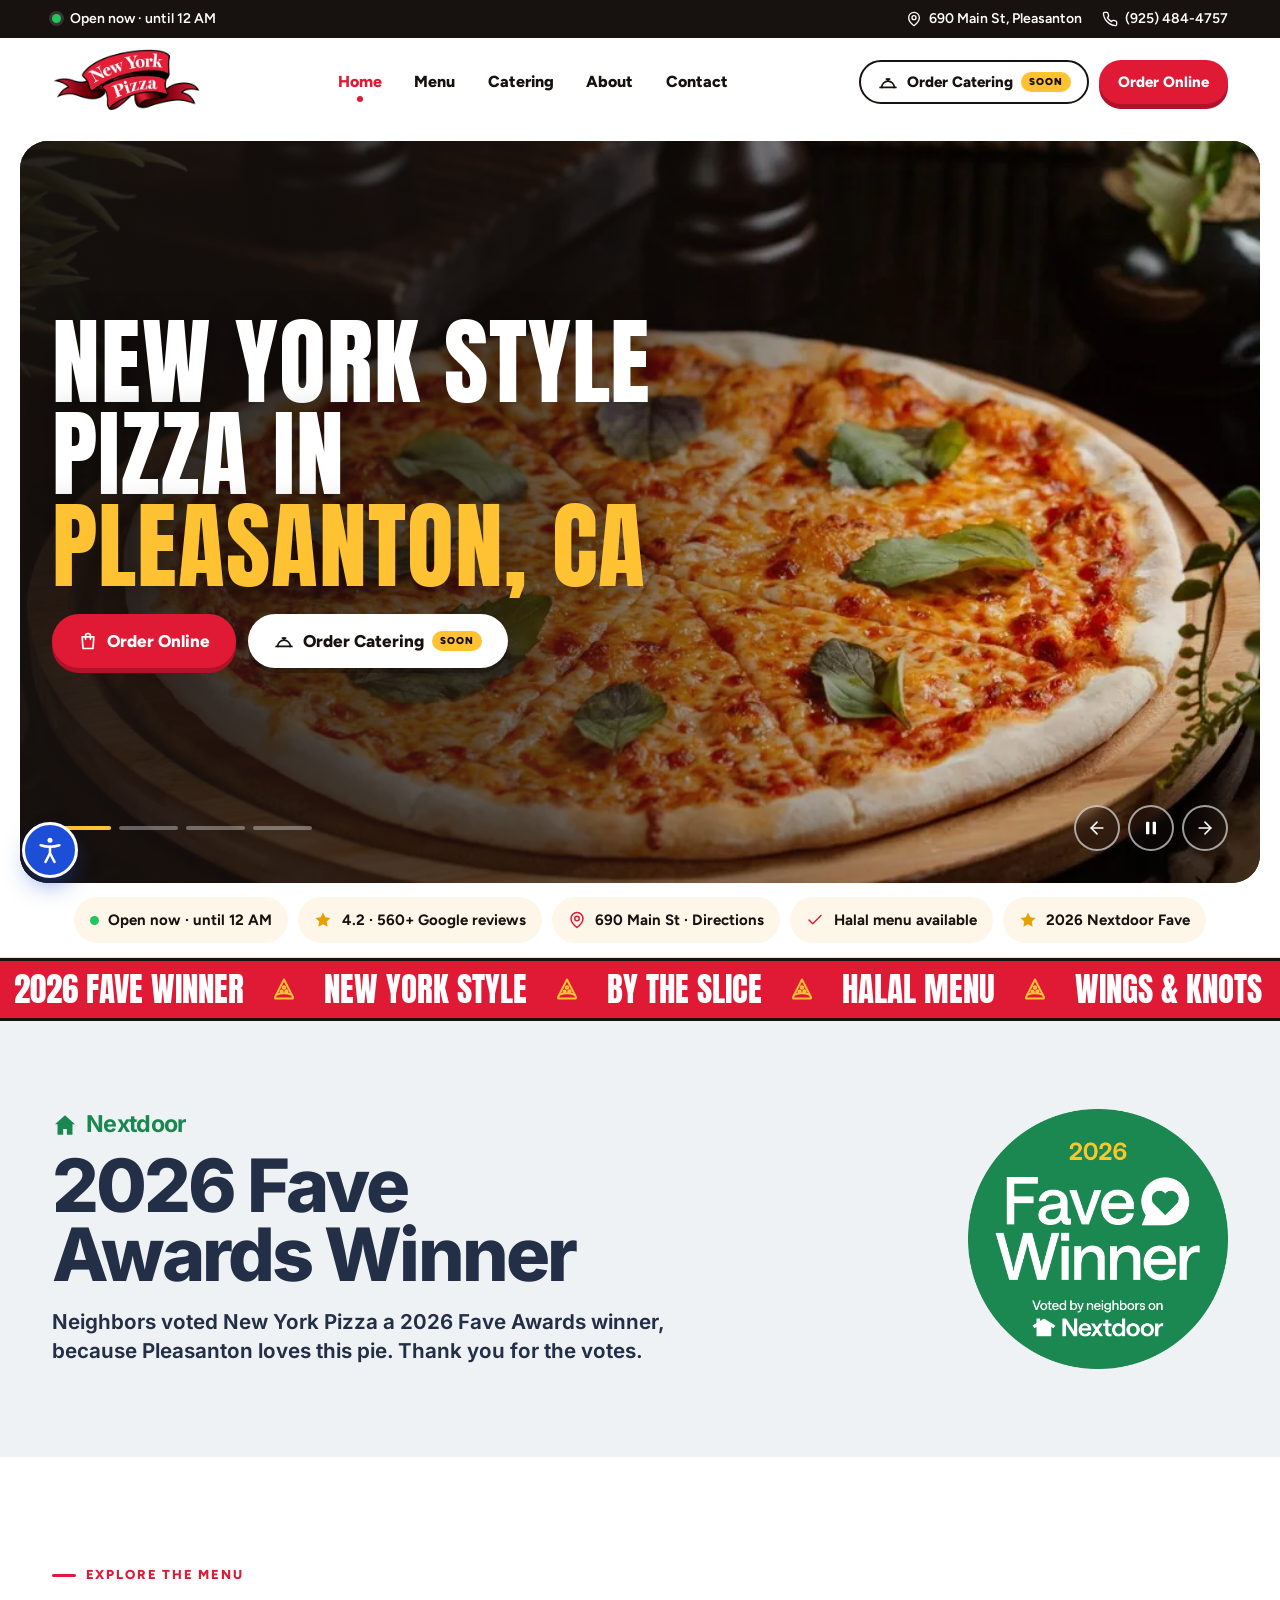
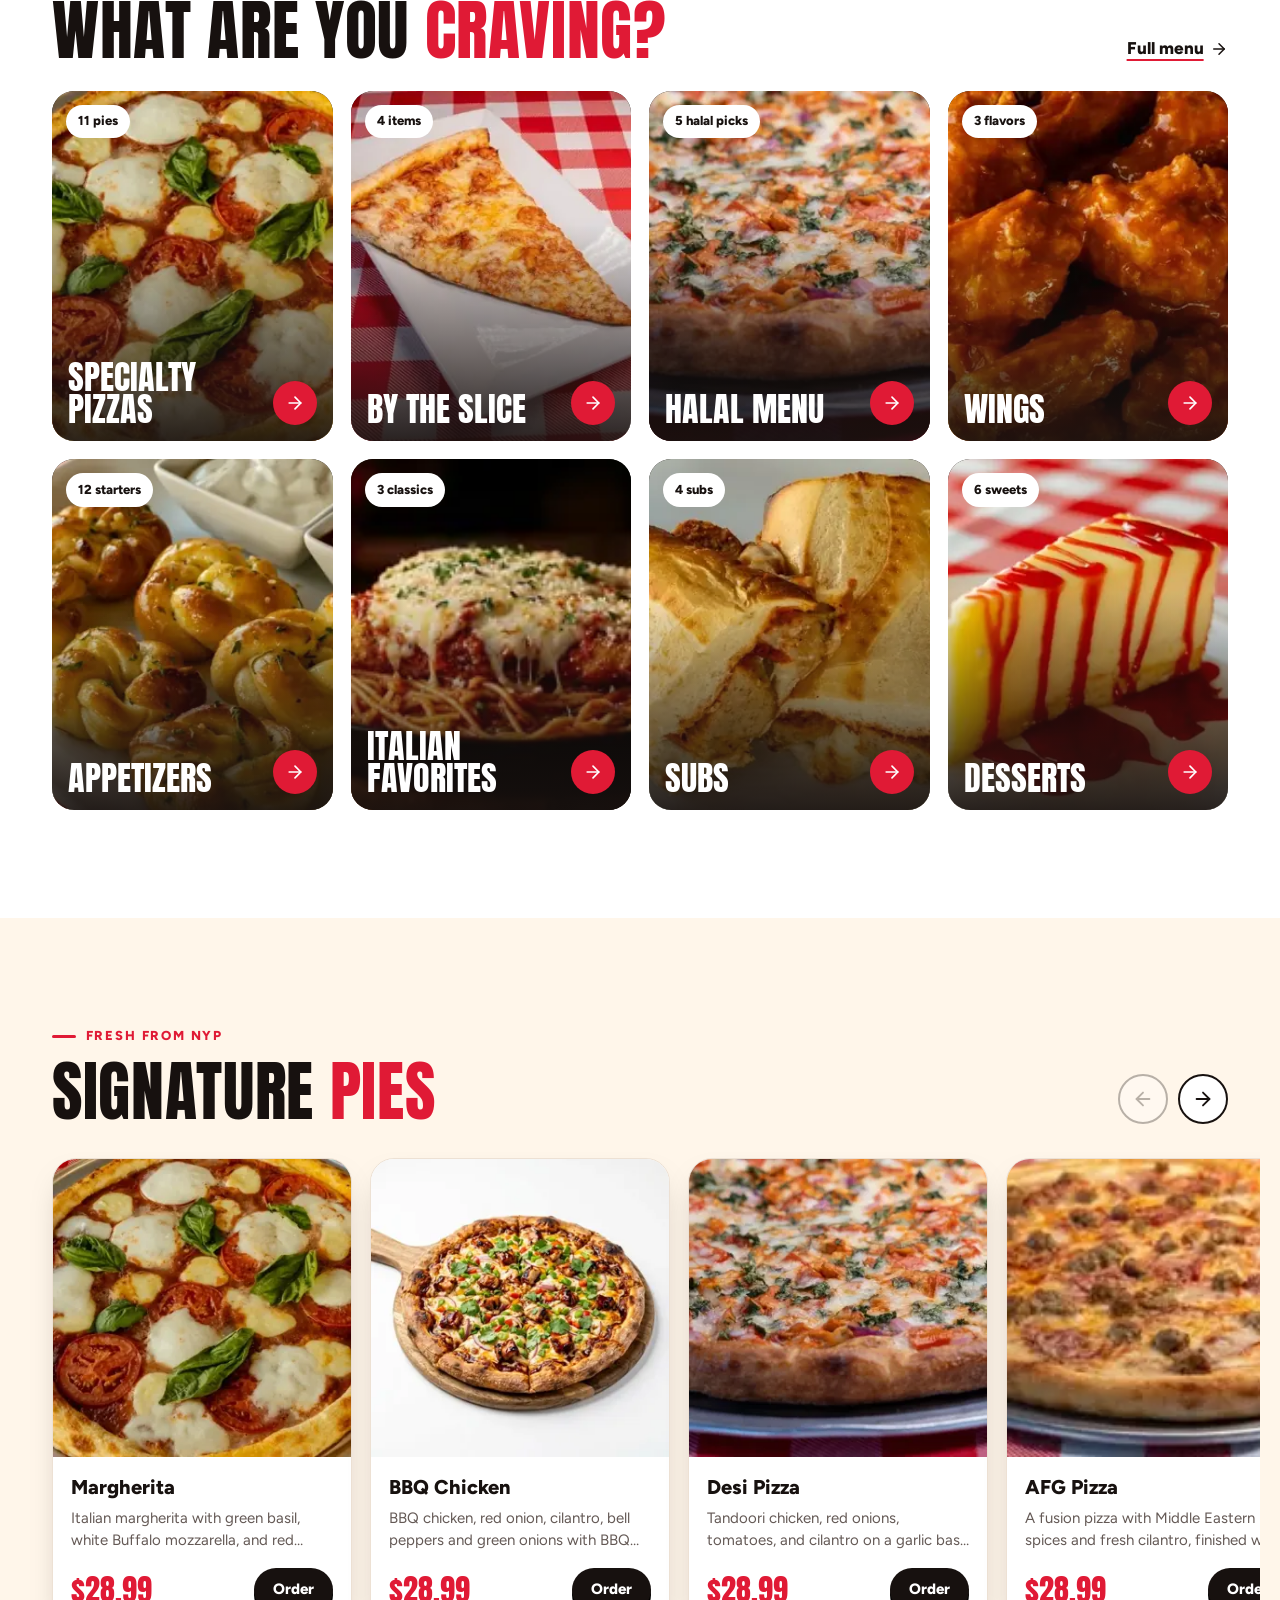
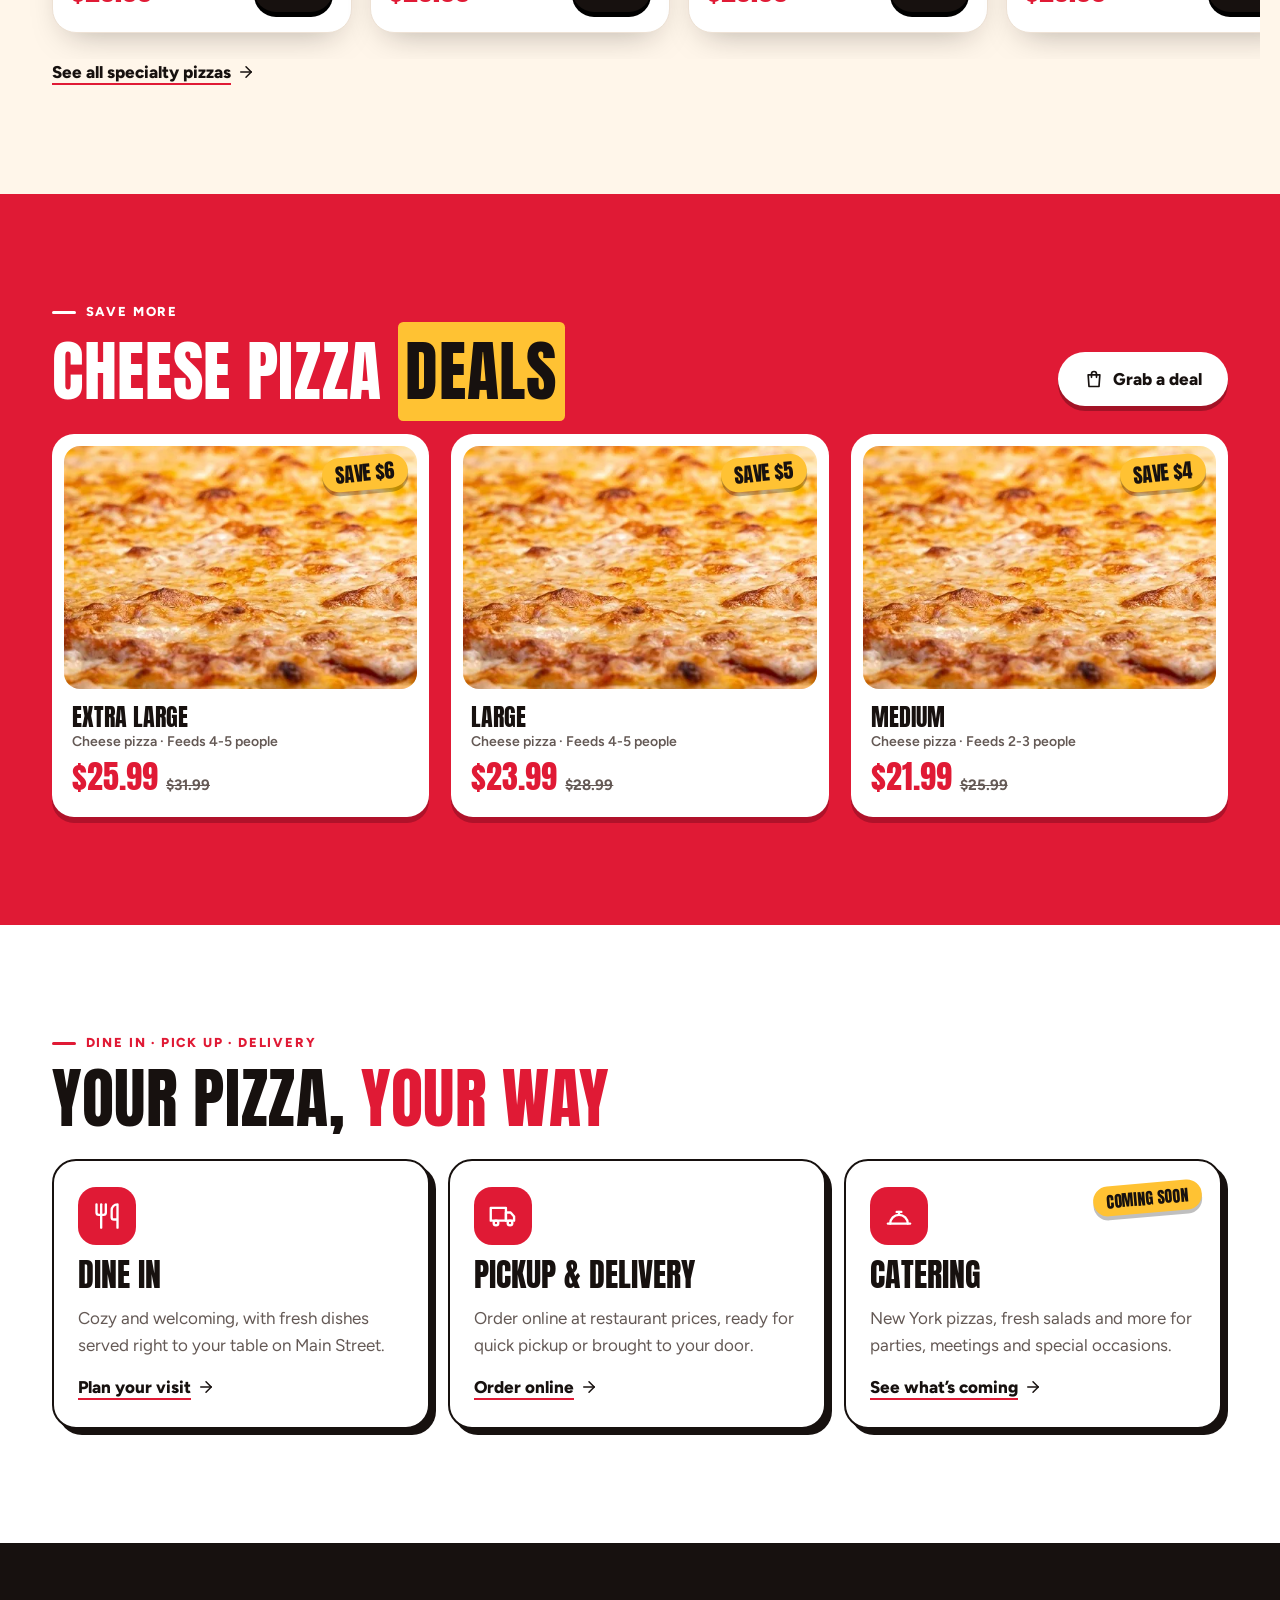
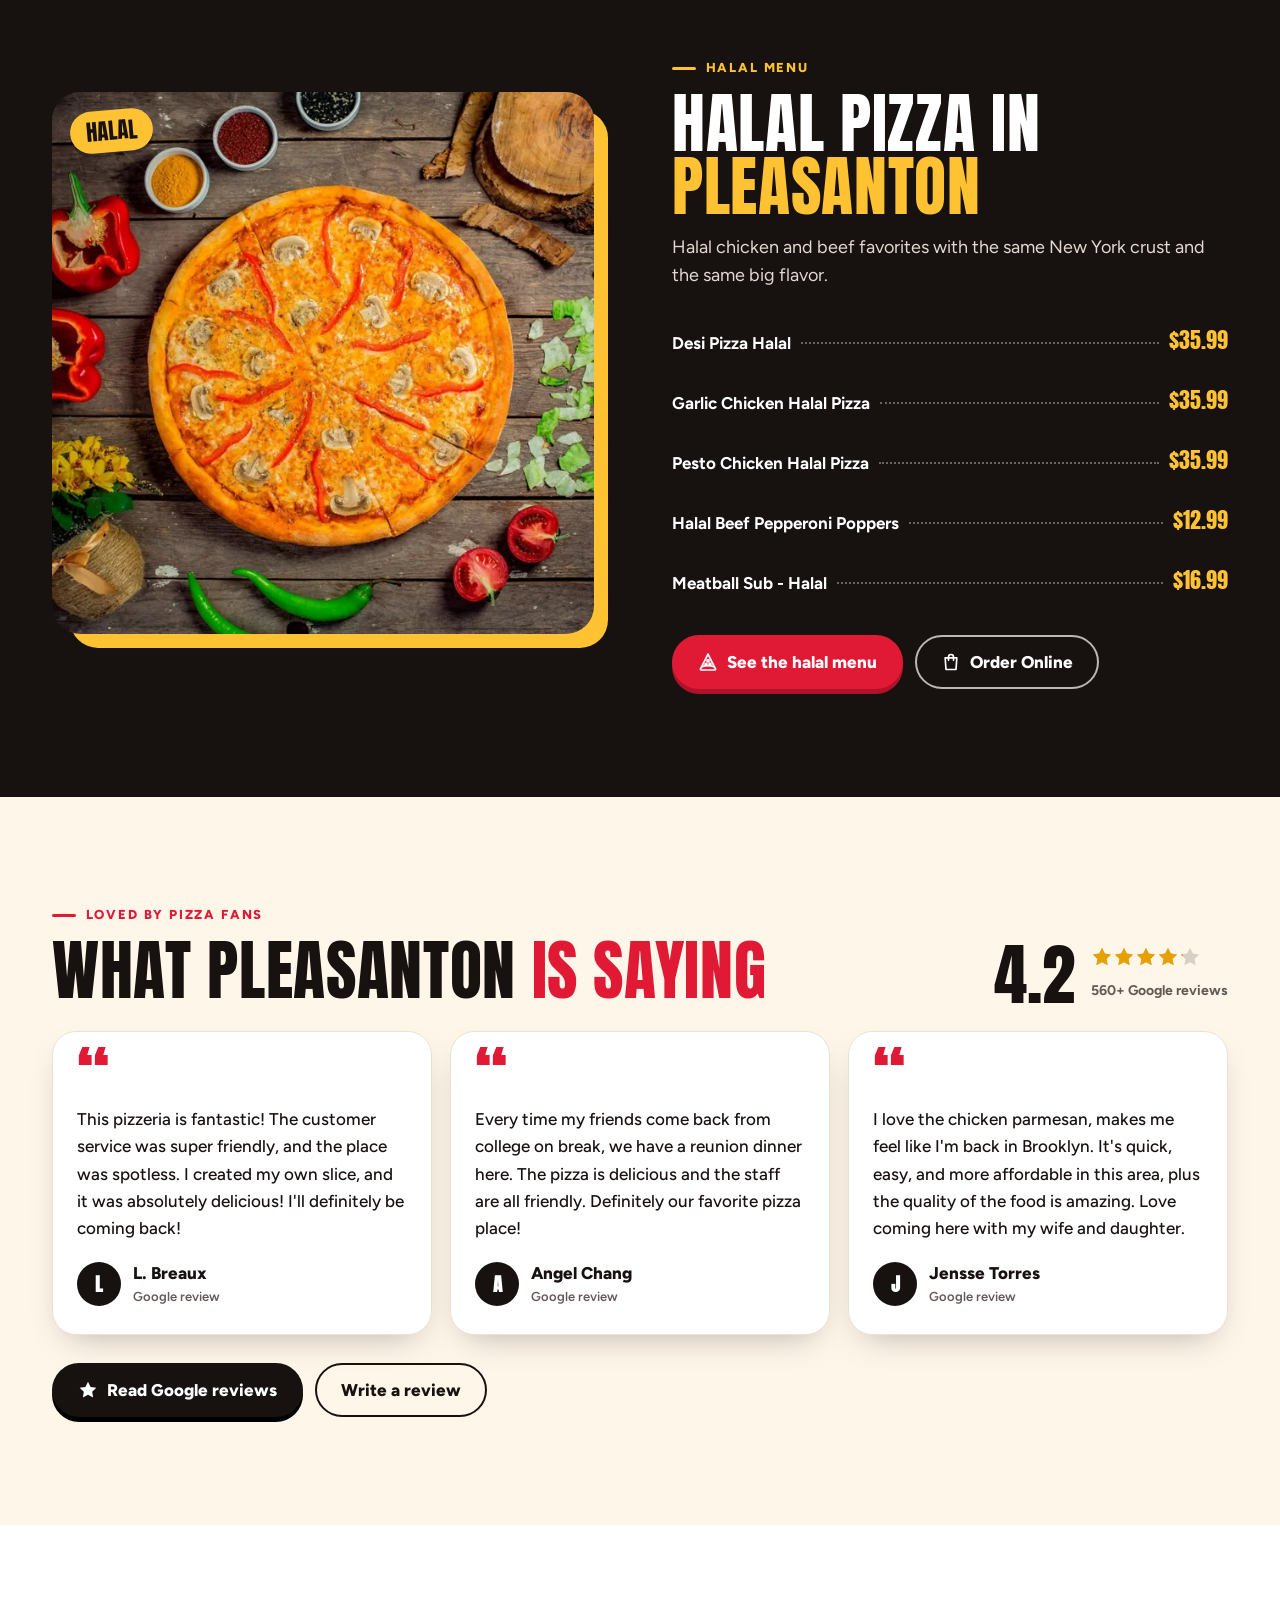
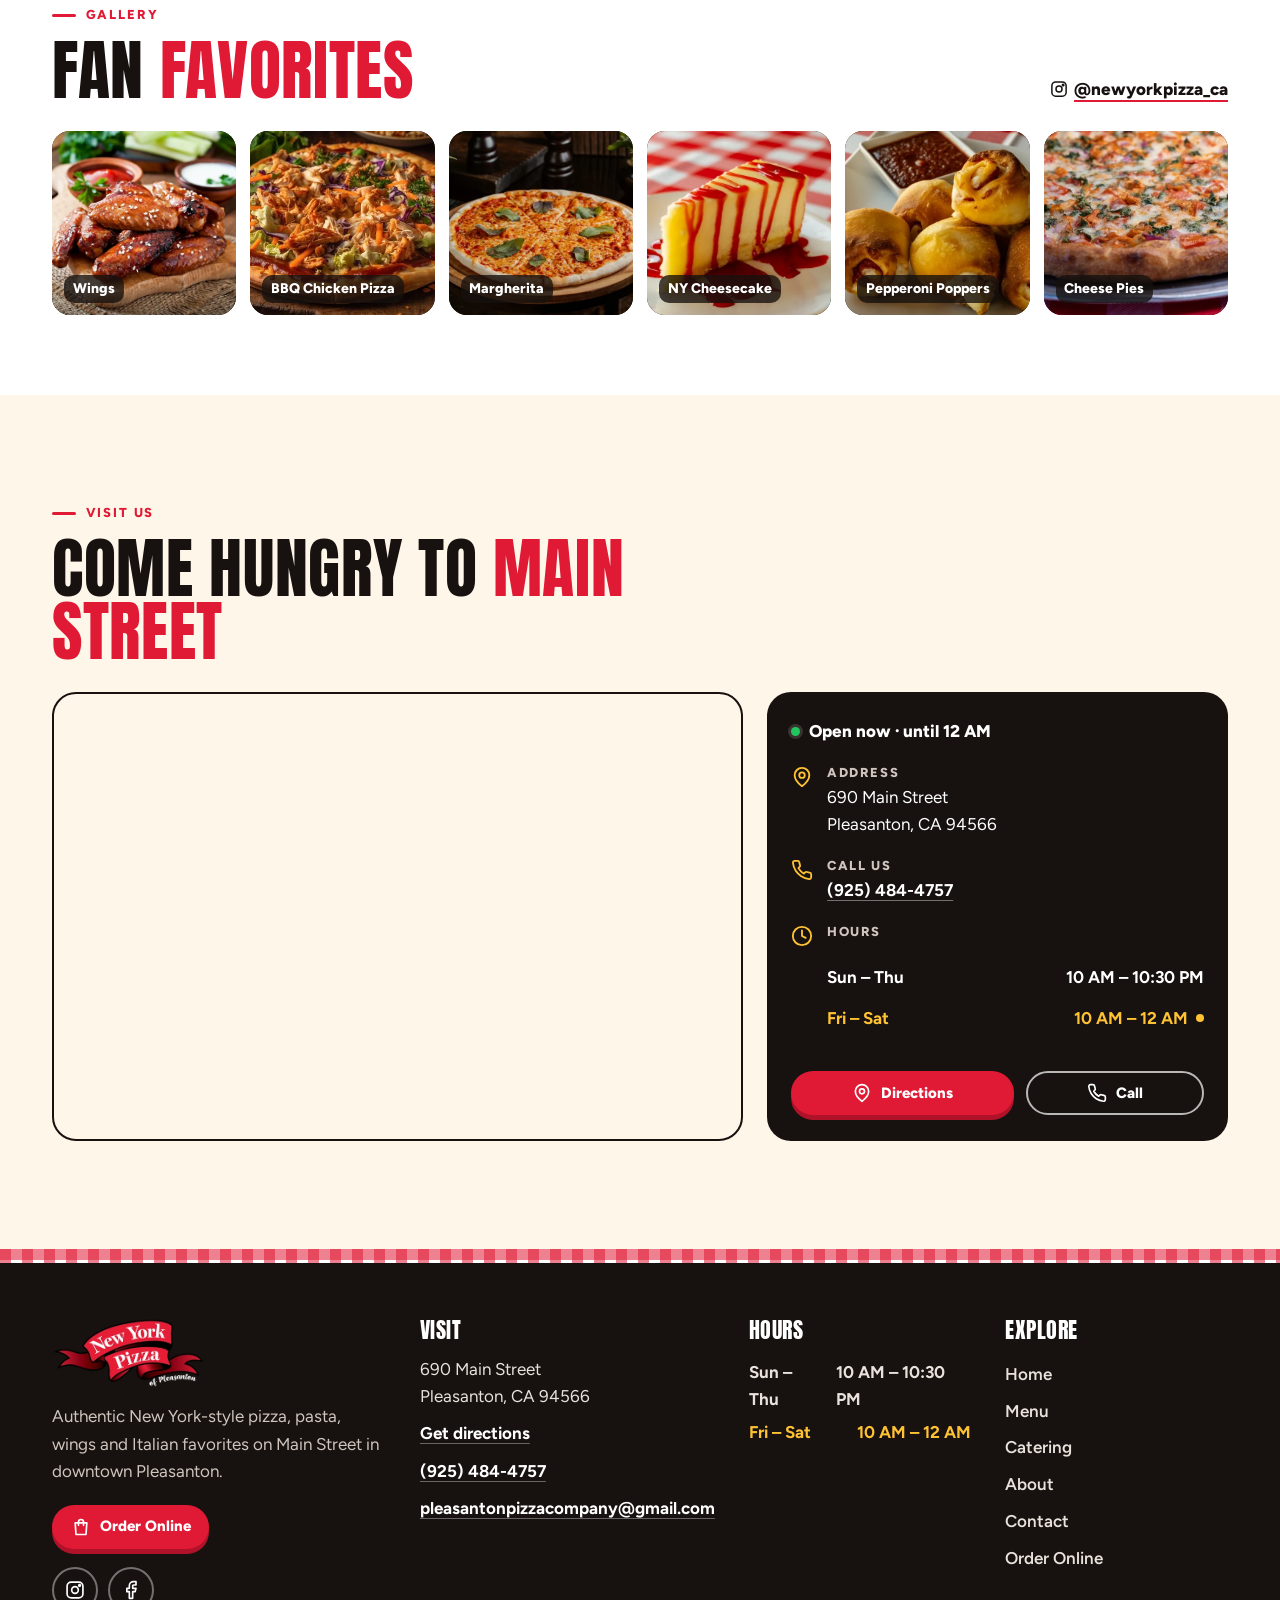
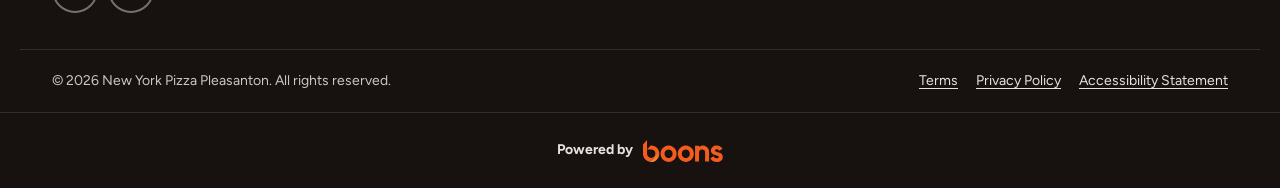
==== commit 7ce8e6ae: "Extend Friday and Saturday store hours to midnight. Co-authored-by: Cursor <cursoragent@cursor.com>" ====
--- a/index.html
+++ b/index.html
@@ -34,7 +34,7 @@
 <link rel="preload" as="image" href="assets/img/site/hero-margherita.webp" imagesrcset="assets/img/site/hero-margherita-640.webp 640w, assets/img/site/hero-margherita.webp 996w" imagesizes="(min-width: 1024px) 1440px, 100vw" fetchpriority="high">
 <link rel="stylesheet" href="assets/css/style.css">
 <script>document.documentElement.classList.add('js');try{var s=JSON.parse(localStorage.getItem('nyp-a11y'));if(s){var r=document.documentElement,z=[1,1.12,1.25,1.37,1.5];if(s.fs)r.style.setProperty('--a11y-fs',z[s.fs]||1);['contrast','gray','links','font','spacing','lines','cursor','still','noimg'].forEach(function(k){if(s[k])r.classList.add('a11y-'+k)})}}catch(e){}</script>
-<script type="application/ld+json">{"@context":"https://schema.org","@type":"Restaurant","@id":"https://newyorkpizzapleasanton.com/#restaurant","name":"New York Pizza","alternateName":"New York Pizza Pleasanton","description":"Authentic New York-style pizza by the slice or pie, wings, pasta, subs, salads, desserts and a halal menu in downtown Pleasanton, CA.","url":"https://newyorkpizzapleasanton.com/","logo":"https://newyorkpizzapleasanton.com/assets/img/logo.png","image":["https://newyorkpizzapleasanton.com/assets/img/og-image.jpg","https://newyorkpizzapleasanton.com/assets/img/site/hero-margherita.webp"],"telephone":"+1-925-484-4757","email":"pleasantonpizzacompany@gmail.com","priceRange":"$$","award":"2026 Nextdoor Fave Awards","servesCuisine":["Pizza","New York Style Pizza","Italian","Halal"],"address":{"@type":"PostalAddress","streetAddress":"690 Main Street","addressLocality":"Pleasanton","addressRegion":"CA","postalCode":"94566","addressCountry":"US"},"hasMap":"https://www.google.com/maps/search/?api=1&query=New+York+Pizza+690+Main+Street+Pleasanton+CA+94566","openingHoursSpecification":[{"@type":"OpeningHoursSpecification","dayOfWeek":["Sunday","Monday","Tuesday","Wednesday","Thursday"],"opens":"10:00","closes":"22:30"},{"@type":"OpeningHoursSpecification","dayOfWeek":["Friday","Saturday"],"opens":"10:00","closes":"23:30"}],"hasMenu":"https://newyorkpizzapleasanton.com/menu.html","acceptsReservations":false,"sameAs":["https://www.instagram.com/newyorkpizza_ca/","https://www.facebook.com/profile.php?id=61567087062915"],"potentialAction":{"@type":"OrderAction","target":{"@type":"EntryPoint","urlTemplate":"https://order.boons.io/site/new-york-pizza/221/y","actionPlatform":["https://schema.org/DesktopWebPlatform","https://schema.org/MobileWebPlatform"]}}}</script>
+<script type="application/ld+json">{"@context":"https://schema.org","@type":"Restaurant","@id":"https://newyorkpizzapleasanton.com/#restaurant","name":"New York Pizza","alternateName":"New York Pizza Pleasanton","description":"Authentic New York-style pizza by the slice or pie, wings, pasta, subs, salads, desserts and a halal menu in downtown Pleasanton, CA.","url":"https://newyorkpizzapleasanton.com/","logo":"https://newyorkpizzapleasanton.com/assets/img/logo.png","image":["https://newyorkpizzapleasanton.com/assets/img/og-image.jpg","https://newyorkpizzapleasanton.com/assets/img/site/hero-margherita.webp"],"telephone":"+1-925-484-4757","email":"pleasantonpizzacompany@gmail.com","priceRange":"$$","award":"2026 Nextdoor Fave Awards","servesCuisine":["Pizza","New York Style Pizza","Italian","Halal"],"address":{"@type":"PostalAddress","streetAddress":"690 Main Street","addressLocality":"Pleasanton","addressRegion":"CA","postalCode":"94566","addressCountry":"US"},"hasMap":"https://www.google.com/maps/search/?api=1&query=New+York+Pizza+690+Main+Street+Pleasanton+CA+94566","openingHoursSpecification":[{"@type":"OpeningHoursSpecification","dayOfWeek":["Sunday","Monday","Tuesday","Wednesday","Thursday"],"opens":"10:00","closes":"22:30"},{"@type":"OpeningHoursSpecification","dayOfWeek":["Friday","Saturday"],"opens":"10:00","closes":"00:00"}],"hasMenu":"https://newyorkpizzapleasanton.com/menu.html","acceptsReservations":false,"sameAs":["https://www.instagram.com/newyorkpizza_ca/","https://www.facebook.com/profile.php?id=61567087062915"],"potentialAction":{"@type":"OrderAction","target":{"@type":"EntryPoint","urlTemplate":"https://order.boons.io/site/new-york-pizza/221/y","actionPlatform":["https://schema.org/DesktopWebPlatform","https://schema.org/MobileWebPlatform"]}}}</script>
 <script type="application/ld+json">{"@context":"https://schema.org","@type":"WebSite","@id":"https://newyorkpizzapleasanton.com/#website","name":"New York Pizza Pleasanton","url":"https://newyorkpizzapleasanton.com/","publisher":{"@id":"https://newyorkpizzapleasanton.com/#restaurant"}}</script>
 </head>
 <body>
@@ -404,7 +404,7 @@
         <div class="info-row"><svg class="icon" aria-hidden="true" focusable="false"><use href="#i-pin"></use></svg><div><strong>Address</strong><address>690 Main Street<br>Pleasanton, CA 94566</address></div></div>
         <div class="info-row"><svg class="icon" aria-hidden="true" focusable="false"><use href="#i-phone"></use></svg><div><strong>Call us</strong><a href="tel:+19254844757">(925) 484-4757</a></div></div>
         <div class="info-row"><svg class="icon" aria-hidden="true" focusable="false"><use href="#i-clock"></use></svg><div style="flex:1"><strong>Hours</strong><dl class="hours-list"><div data-day="0,1,2,3,4"><dt>Sun &ndash; Thu</dt><dd>10 AM &ndash; 10:30 PM</dd></div>
-<div data-day="5,6"><dt>Fri &ndash; Sat</dt><dd>10 AM &ndash; 11:30 PM</dd></div></dl></div></div>
+<div data-day="5,6"><dt>Fri &ndash; Sat</dt><dd>10 AM &ndash; 12 AM</dd></div></dl></div></div>
         <div class="btn-row">
           <a class="btn btn-red btn-sm" href="https://www.google.com/maps/dir/?api=1&amp;destination=New+York+Pizza%2C+690+Main+Street%2C+Pleasanton%2C+CA+94566" target="_blank" rel="noopener"><svg class="icon" aria-hidden="true" focusable="false"><use href="#i-pin"></use></svg>Directions<span class="sr-only"> (opens in a new tab)</span></a>
           <a class="btn btn-outline btn-sm" href="tel:+19254844757"><svg class="icon" aria-hidden="true" focusable="false"><use href="#i-phone"></use></svg>Call</a>
@@ -438,7 +438,7 @@
     <div>
       <h2 class="f-title">Hours</h2>
       <dl class="footer-hours"><div data-day="0,1,2,3,4"><dt>Sun &ndash; Thu</dt><dd>10 AM &ndash; 10:30 PM</dd></div>
-<div data-day="5,6"><dt>Fri &ndash; Sat</dt><dd>10 AM &ndash; 11:30 PM</dd></div></dl>
+<div data-day="5,6"><dt>Fri &ndash; Sat</dt><dd>10 AM &ndash; 12 AM</dd></div></dl>
     </div>
     <div>
       <h2 class="f-title">Explore</h2>
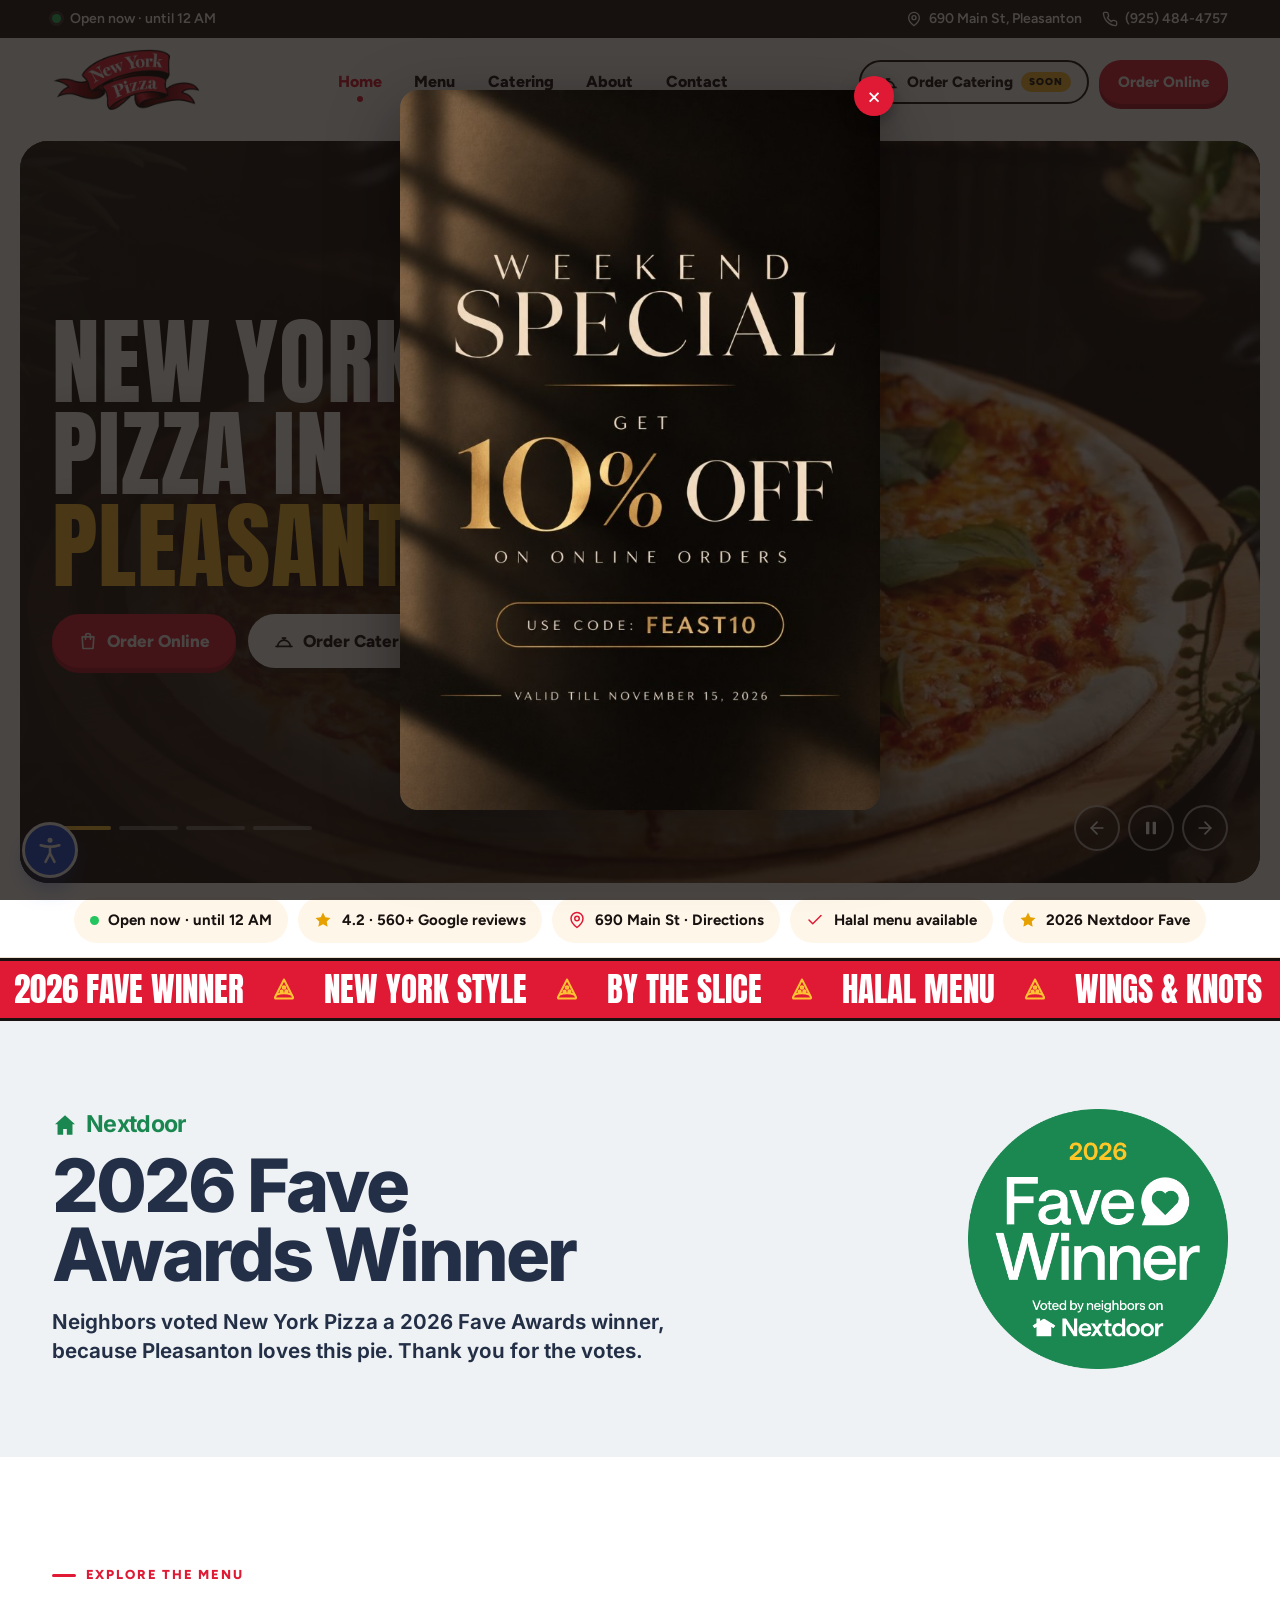
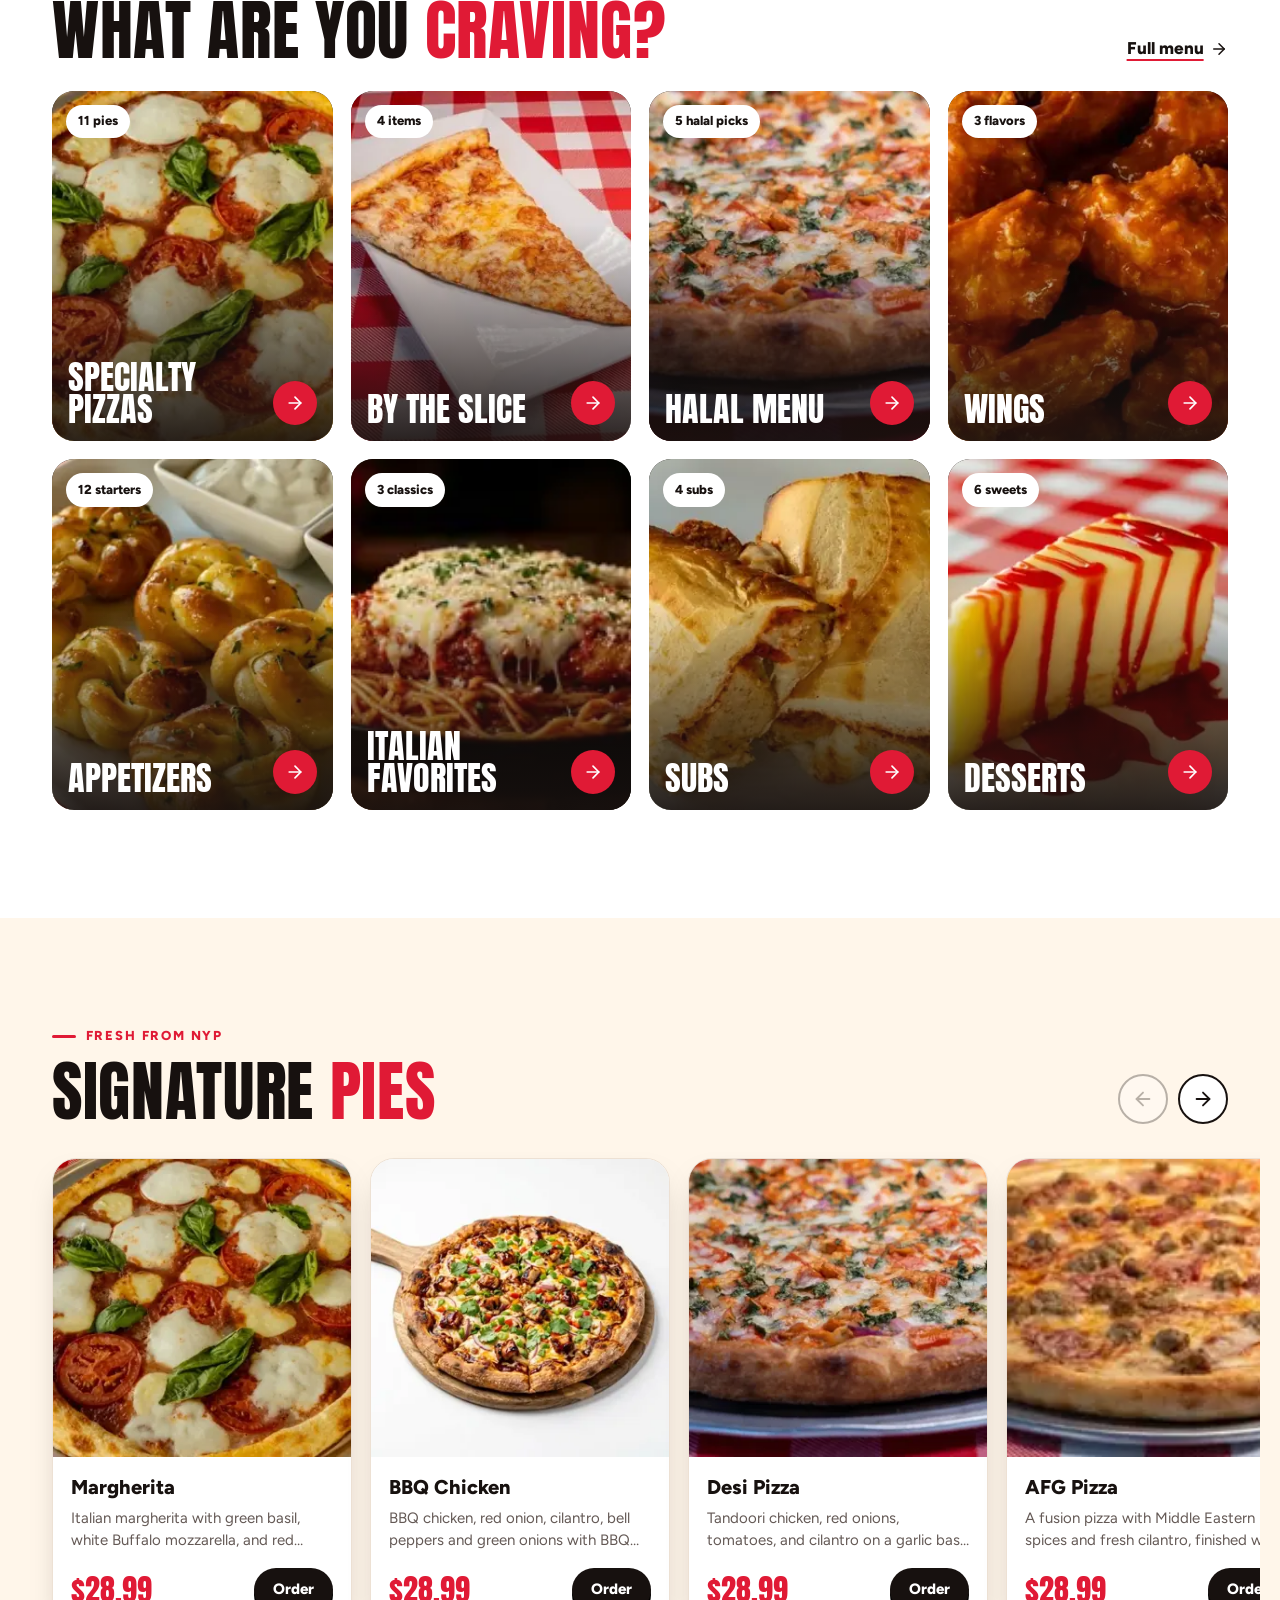
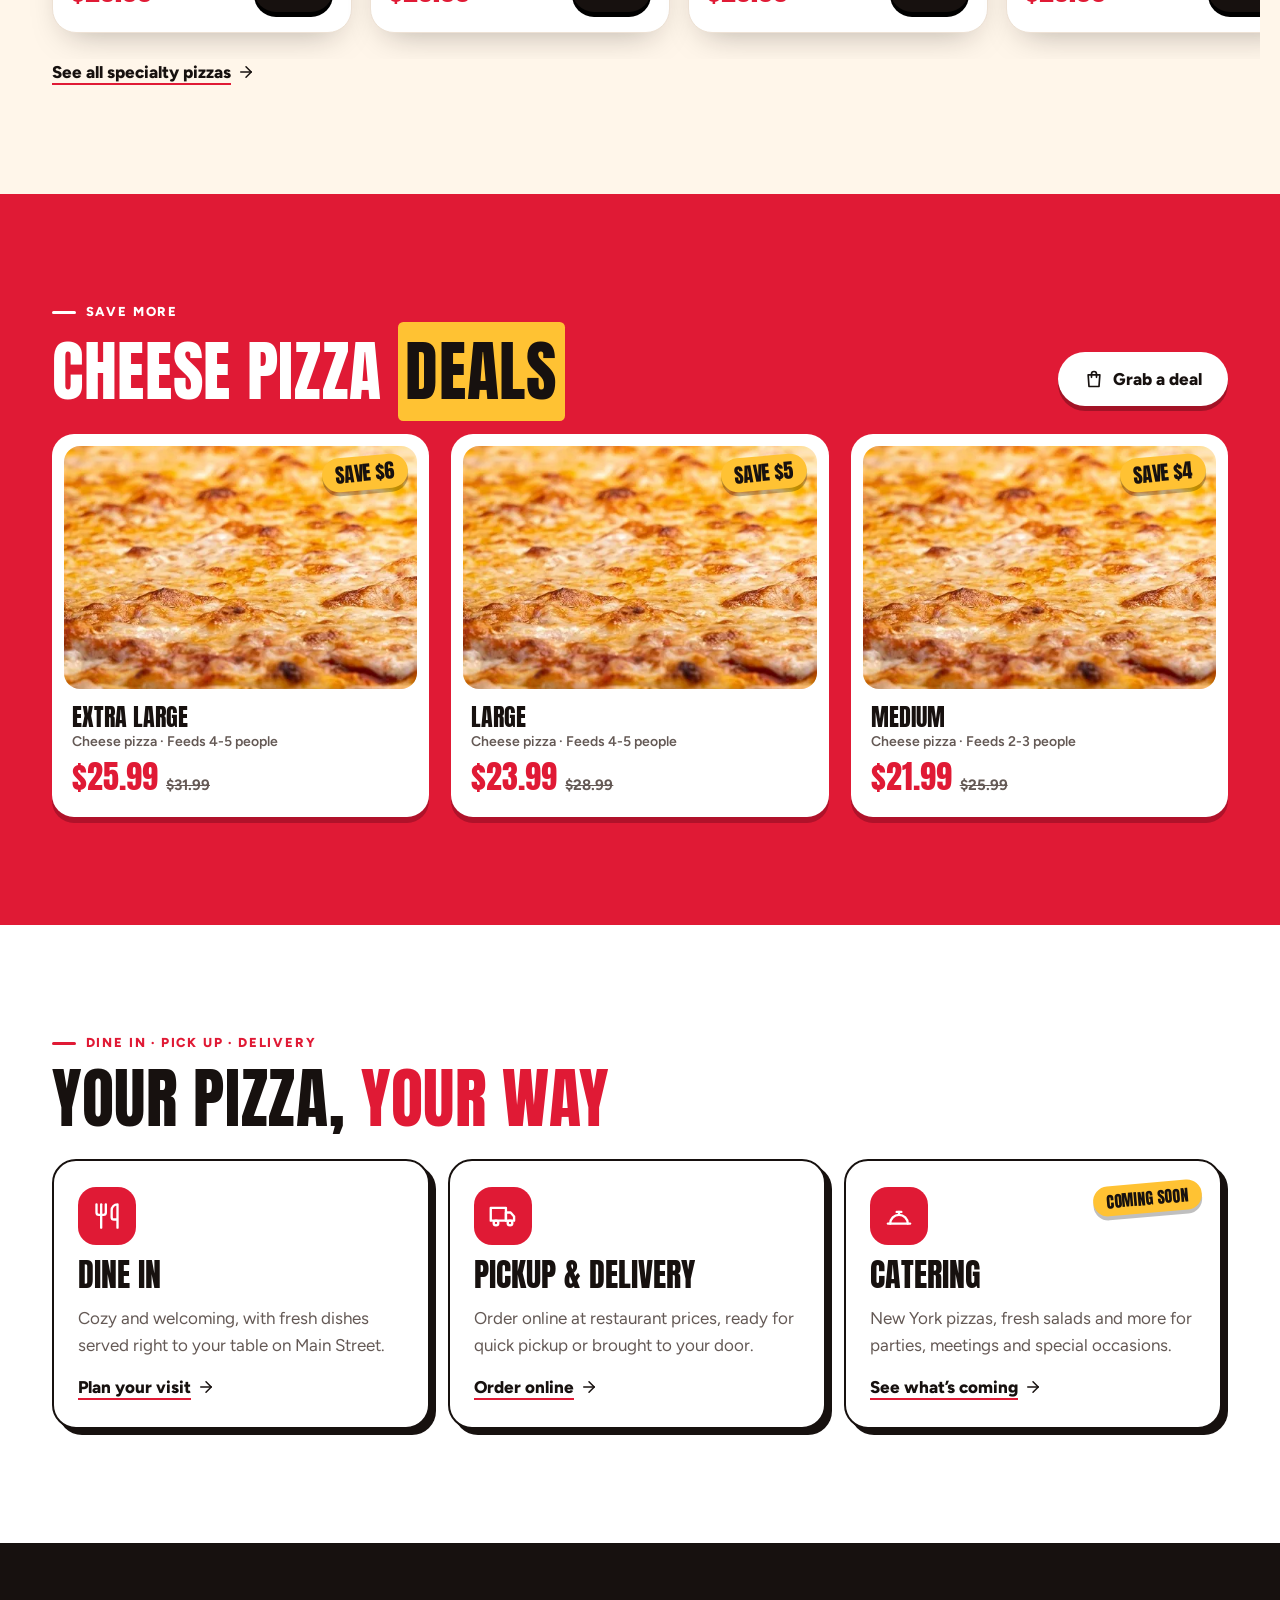
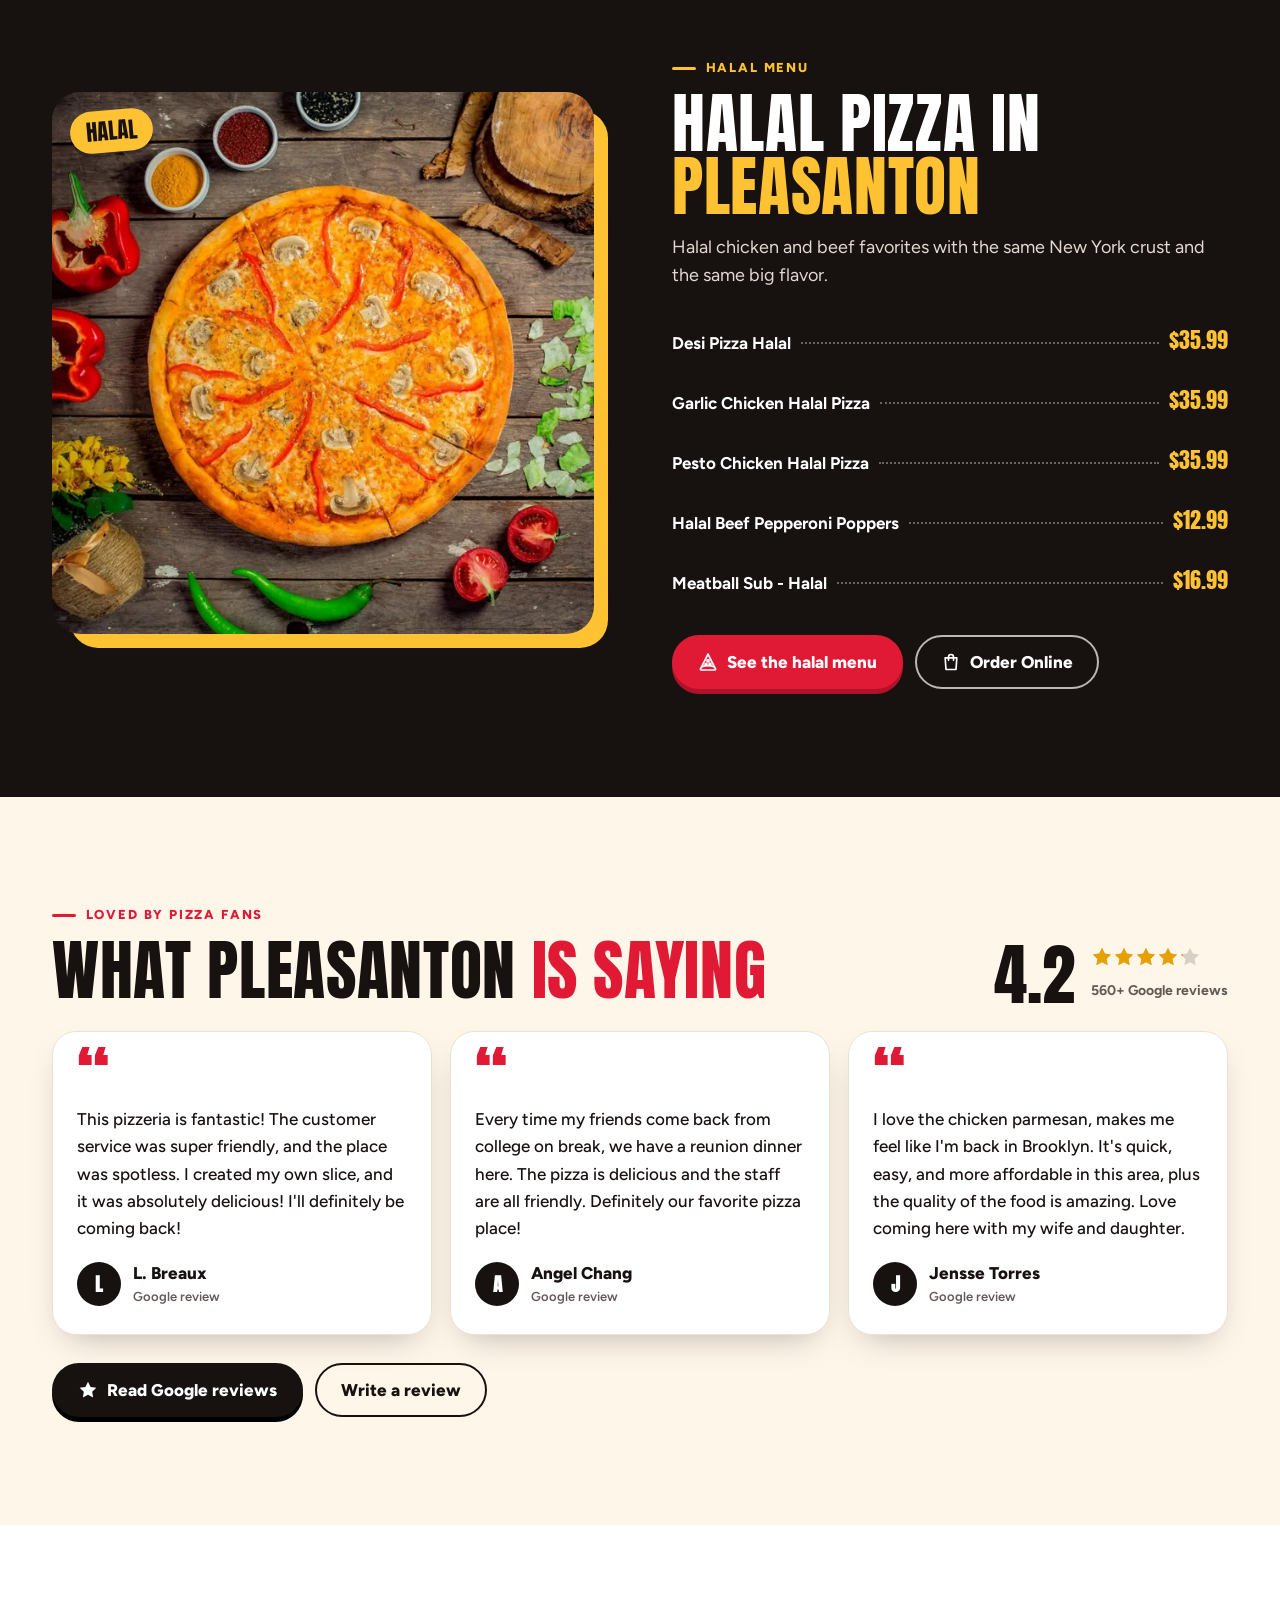
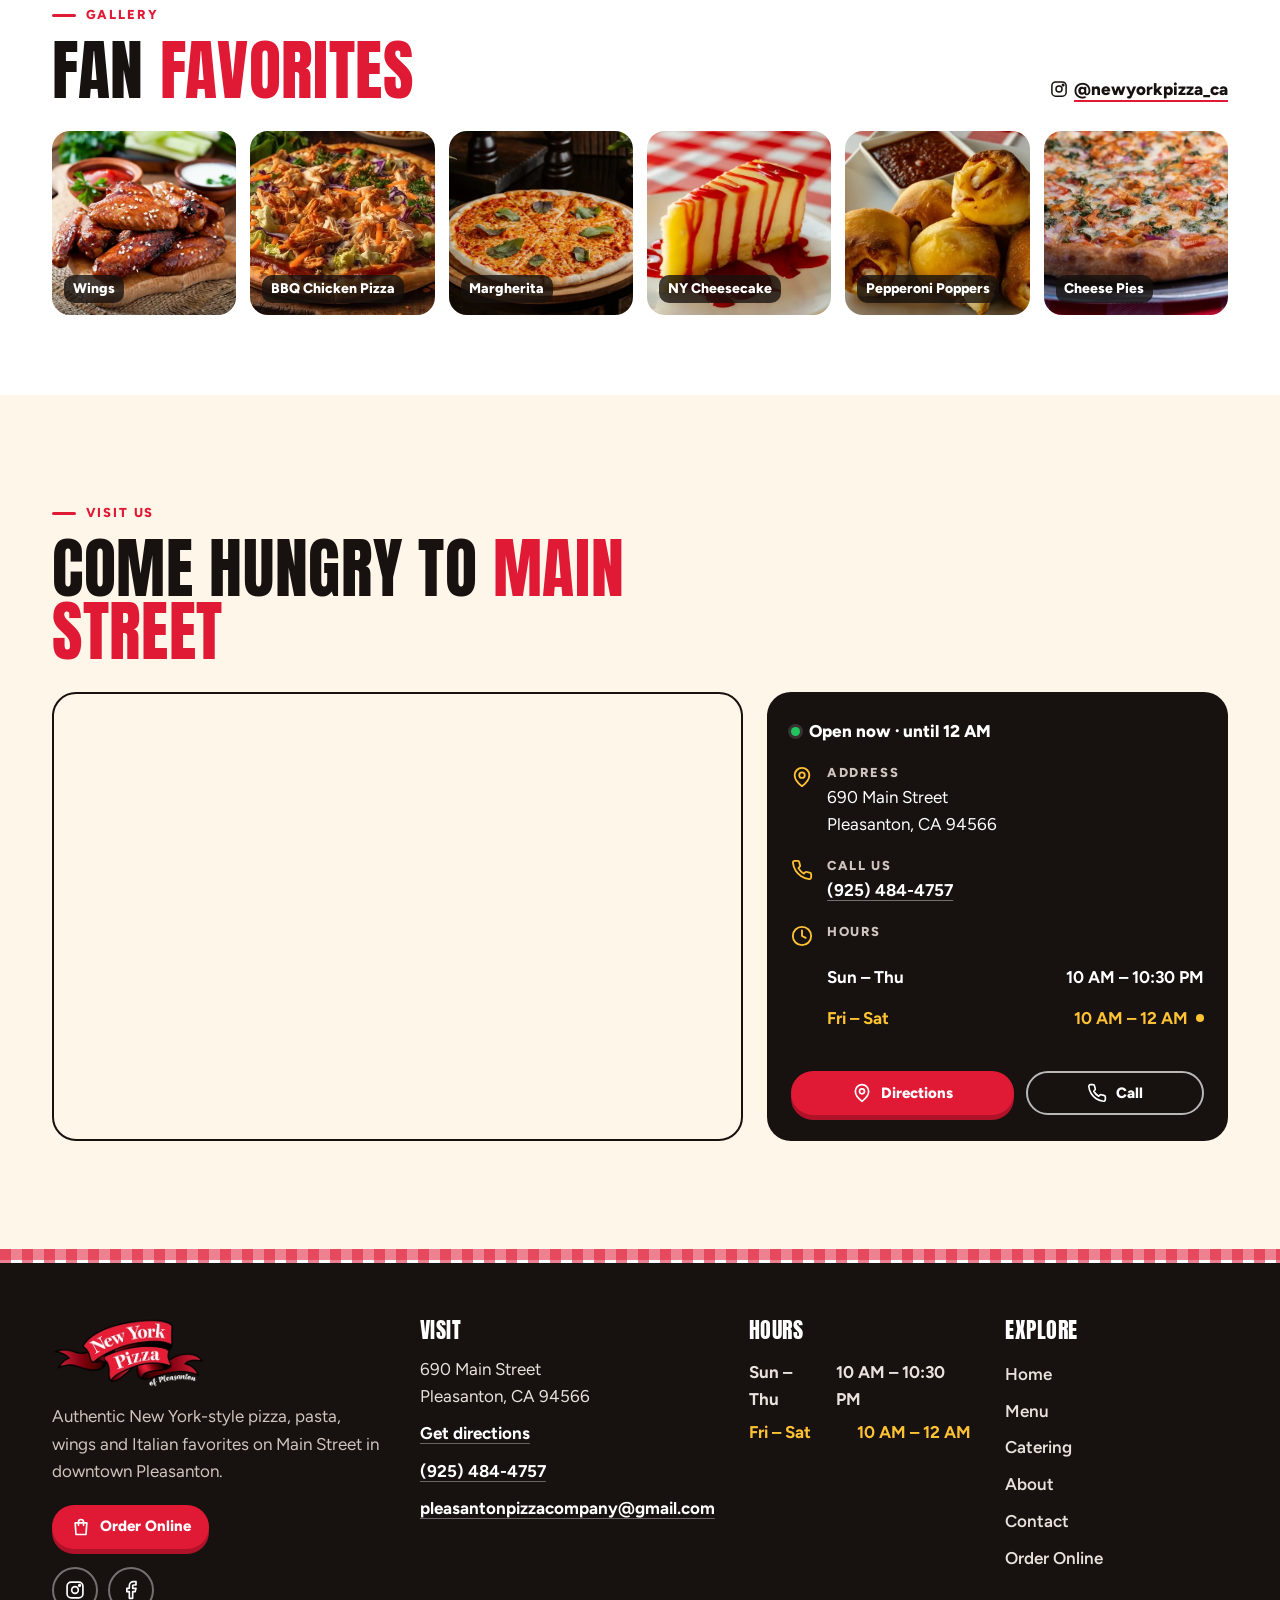
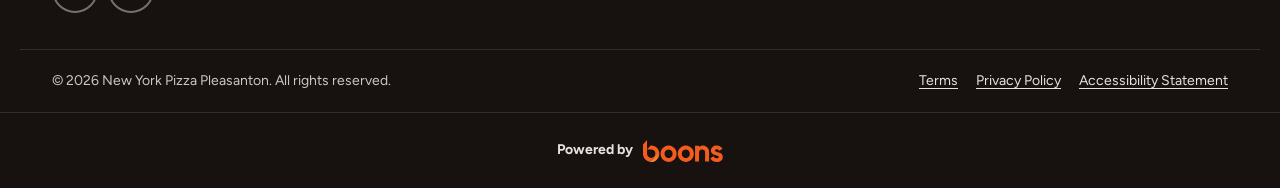
==== commit 8db13529: "Add and enable weekend special flyer with FEAST10 offer. Co-authored-by: Cursor <cursoragent@cursor." ====
--- a/index.html
+++ b/index.html
@@ -467,6 +467,16 @@
   </ul>
 </nav>
 
+<div id="flyer" class="flyer" role="dialog" aria-modal="true" aria-label="Weekend special, 10 percent off online orders. Use code FEAST10. Valid till November 15, 2026." hidden>
+  <div class="flyer-card">
+    <button id="flyer-close" type="button" aria-label="Close promotion">×</button>
+    <a href="https://order.boons.io/site/new-york-pizza/221/y" target="_blank" rel="noopener">
+      <img src="assets/img/promo/weekend-special-feast10.jpg" width="768" height="1024" alt="Weekend special: get 10% off on online orders. Use code FEAST10. Valid till November 15, 2026.">
+      <span class="sr-only">Order online with code FEAST10 (opens in a new tab)</span>
+    </a>
+  </div>
+</div>
+
 <script src="assets/js/main.js" defer></script>
 <script src="assets/js/a11y.js" defer></script>
 </body>
--- a/assets/css/style.css
+++ b/assets/css/style.css
@@ -696,6 +696,81 @@
   padding: .6rem 1rem; border-radius: 999px; border: 2px solid rgba(255, 255, 255, .5);
   font-weight: 800; font-size: .9375rem;
 }
+.cat-hero {
+  position: relative; isolation: isolate; display: grid; align-items: end; overflow: hidden;
+  min-height: min(78svh, 760px); background: var(--ink); color: #fff;
+}
+.cat-hero-bg { position: absolute; inset: 0; z-index: -2; width: 100%; height: 100%; max-width: none; object-fit: cover; object-position: center 42%; }
+.cat-hero::after {
+  content: ""; position: absolute; inset: 0; z-index: -1;
+  background: linear-gradient(180deg, rgba(23, 17, 15, .5) 0%, rgba(23, 17, 15, .12) 28%, rgba(23, 17, 15, .78) 64%, rgba(23, 17, 15, .96) 100%);
+}
+.cat-hero .container { position: relative; z-index: 1; display: grid; justify-items: start; padding-block: 32px 48px; }
+.cat-hero h1 { max-width: 10ch; margin-top: 12px; color: #fff; font-size: clamp(3.2rem, 12vw, 6.4rem); text-shadow: 0 2px 28px rgba(0, 0, 0, .35); }
+.cat-hero .lead { margin-top: 16px; }
+.cat-hero .btn-row { margin-top: 26px; }
+.cat-pills { display: flex; flex-wrap: wrap; gap: 8px; margin-top: 22px; }
+.cat-pills li {
+  padding: .45rem .85rem; border-radius: 999px; background: rgba(255, 255, 255, .12);
+  border: 1px solid var(--cheese); color: #fff; font-weight: 800; font-size: .8125rem;
+}
+@media (min-width: 900px) {
+  .cat-hero { align-items: center; min-height: 640px; }
+  .cat-hero::after { background: linear-gradient(90deg, rgba(23, 17, 15, .92) 0%, rgba(23, 17, 15, .62) 38%, rgba(224, 26, 53, .28) 62%, rgba(23, 17, 15, .12) 100%); }
+  .cat-hero .container { padding-block: 88px 96px; }
+}
+@media (max-width: 1023px) { .cat-hero .container { padding-bottom: 108px; } }
+.cat-facts { background: #fff; border-bottom: 1px solid var(--line); }
+.cat-facts .container { display: grid; gap: 18px; padding-block: 18px; }
+@media (min-width: 800px) { .cat-facts .container { grid-template-columns: repeat(3, 1fr); gap: 24px; padding-block: 22px; } }
+.cat-facts div { display: grid; grid-template-columns: 28px 1fr; column-gap: 12px; align-items: center; }
+.cat-facts .icon { width: 28px; height: 28px; color: var(--red); grid-row: 1 / span 2; }
+.cat-facts strong { font-size: .9375rem; }
+.cat-facts span { color: var(--muted); font-size: .875rem; }
+.pk-grid { display: grid; gap: 18px; }
+@media (min-width: 820px) { .pk-grid { grid-template-columns: repeat(2, 1fr); gap: 22px; } }
+@media (min-width: 1200px) { .pk-grid { grid-template-columns: repeat(3, 1fr); } }
+.pk { background: #fff; border-radius: 22px; overflow: hidden; border: 1px solid var(--line); box-shadow: var(--shadow); display: grid; grid-template-rows: auto 1fr; }
+.pk.popular { outline: 3px solid var(--cheese); outline-offset: -3px; }
+.pk-ph { position: relative; aspect-ratio: 16 / 10; background: var(--cream-2); }
+.pk-ph img { position: absolute; inset: 0; width: 100%; height: 100%; object-fit: cover; }
+.pk-badge { position: absolute; left: 14px; top: 14px; background: var(--cheese); color: var(--ink); font-size: .6875rem; font-weight: 800; letter-spacing: .08em; text-transform: uppercase; padding: .45rem .7rem; border-radius: 999px; }
+.pk-badge.halal { background: var(--basil); color: #fff; }
+.pk-feeds { position: absolute; right: 14px; bottom: 14px; background: var(--ink); color: #fff; font-family: var(--font-display); font-weight: 400; letter-spacing: .04em; text-transform: uppercase; padding: .4rem .75rem; border-radius: 999px; }
+.pk-body { height: 100%; padding: 20px; display: flex; flex-direction: column; gap: 12px; }
+.pk h3 { font-family: var(--font-display); font-weight: 400; text-transform: uppercase; font-size: clamp(1.8rem, 4vw, 2.3rem); line-height: .95; }
+.pk-blurb { color: var(--muted); font-size: .9375rem; }
+.pk-list { display: grid; gap: 8px; padding: 14px 0; border-top: 1px dashed var(--line); border-bottom: 1px dashed var(--line); }
+.pk-list li { display: grid; grid-template-columns: 42px 1fr; align-items: baseline; gap: 8px; font-size: .9375rem; font-weight: 700; }
+.pk-list b { font-family: var(--font-display); font-weight: 400; font-size: 1.45rem; color: var(--red); line-height: 1; }
+.pk-list small { display: block; font-size: .8125rem; color: var(--muted); font-weight: 600; }
+.pk-foot {
+  display: grid; grid-template-columns: auto minmax(0, 1fr); column-gap: 12px; row-gap: 4px;
+  align-items: center; margin-top: auto;
+  grid-template-areas: "price button" "note note";
+}
+.pk-price { display: contents; }
+.pk-price b { grid-area: price; font-family: var(--font-display); font-weight: 400; font-size: 2.4rem; line-height: 1; }
+.pk-price .pp { grid-area: note; font-size: .75rem; font-weight: 700; color: var(--muted); }
+.pk-actions { grid-area: button; justify-self: end; }
+.pk-actions .btn { width: auto; min-height: 48px; padding: 0 .95rem; white-space: nowrap; }
+.addons { display: grid; grid-template-columns: 1fr 1fr; gap: 10px; }
+@media (min-width: 720px) { .addons { grid-template-columns: repeat(3, 1fr); } }
+@media (min-width: 1024px) { .addons { grid-template-columns: repeat(5, 1fr); } }
+.addon { background: #fff; border: 1px solid var(--line); border-radius: 16px; padding: 10px; display: grid; grid-template-columns: 56px 1fr; grid-template-rows: auto auto; column-gap: 10px; align-items: center; }
+.addon img { grid-row: 1 / 3; width: 56px; height: 56px; object-fit: cover; border-radius: 12px; }
+.addon span { font-size: .8125rem; font-weight: 700; line-height: 1.25; }
+.addon b { font-size: .875rem; color: var(--red); }
+.timeline { display: grid; border-left: 3px solid var(--red); margin-left: 10px; }
+.timeline li { position: relative; padding: 0 0 26px 26px; }
+.timeline li::before { content: ""; position: absolute; left: -11px; top: 4px; width: 18px; height: 18px; border-radius: 50%; background: var(--cheese); border: 4px solid var(--cream); }
+.timeline h3 { font-size: 1.15rem; margin-bottom: 4px; }
+.timeline p { color: var(--muted); font-size: .9375rem; }
+.fine { display: grid; gap: 10px; margin-top: 8px; }
+.fine li { padding-left: 18px; position: relative; color: var(--ink-2); font-size: .9375rem; }
+.fine li::before { content: ""; position: absolute; left: 0; top: .55em; width: 8px; height: 8px; border-radius: 50%; background: var(--ink); }
+.fine-card { background: var(--cream); border-radius: 24px; padding: 28px 24px; }
+.fine-card h2 { margin: 8px 0 12px; }
 
 /* ---------- Contact ---------- */
 .contact-grid { display: grid; gap: 16px; }
@@ -1093,7 +1168,7 @@
 html.a11y-contrast body :where(a, a *) { color: #FFE14D !important; }
 html.a11y-contrast .btn, html.a11y-contrast .btn * { color: #FFE14D !important; }
 html.a11y-contrast .btn, html.a11y-contrast .round-btn, html.a11y-contrast .rail-btn, html.a11y-contrast .chip, html.a11y-contrast .cat-chip, html.a11y-contrast .filter, html.a11y-contrast .dish-btn, html.a11y-contrast .a11y-opt { border: 2px solid #fff !important; }
-html.a11y-contrast .slide::after, html.a11y-contrast .cat-tile::after { background: rgba(0, 0, 0, .7) !important; }
+html.a11y-contrast .slide::after, html.a11y-contrast .cat-tile::after, html.a11y-contrast .cat-hero::after { background: rgba(0, 0, 0, .7) !important; }
 html.a11y-contrast .a11y-opt[aria-pressed="true"] { border-color: #FFE14D !important; outline: 3px solid #FFE14D; }
 html.a11y-contrast .gingham { background-image: none !important; }
 html.a11y-contrast img { filter: contrast(1.1); }
@@ -1151,3 +1226,30 @@
   .c-card span.big { font-size: 1rem; }
   .c-card .way-icon { width: 44px; height: 44px; border-radius: 14px; }
 }
+
+/* ---------- Promo flyer ---------- */
+#flyer {
+  position: fixed; inset: 0; z-index: 10000;
+  background: rgba(23, 17, 15, .78);
+  display: none; align-items: center; justify-content: center;
+  padding: 28px 18px;
+}
+#flyer.on { display: flex; }
+.flyer-card { position: relative; width: min(92vw, 480px); }
+.flyer-card a { display: block; }
+.flyer-card img {
+  width: 100%; height: auto; display: block;
+  border-radius: 18px; box-shadow: 0 24px 70px rgba(0, 0, 0, .45);
+}
+#flyer-close {
+  position: absolute; top: -14px; right: -14px;
+  width: 40px; height: 40px; border-radius: 50%;
+  background: var(--red, #E01A35); color: #fff;
+  font-size: 26px; line-height: 1;
+  display: flex; align-items: center; justify-content: center;
+  border: 0; cursor: pointer;
+  box-shadow: 0 6px 16px rgba(0, 0, 0, .35);
+}
+#flyer-close:hover,
+#flyer-close:focus-visible { background: var(--ink, #17110F); outline: 2px solid #fff; outline-offset: 2px; }
+body.flyer-open { overflow: hidden; }
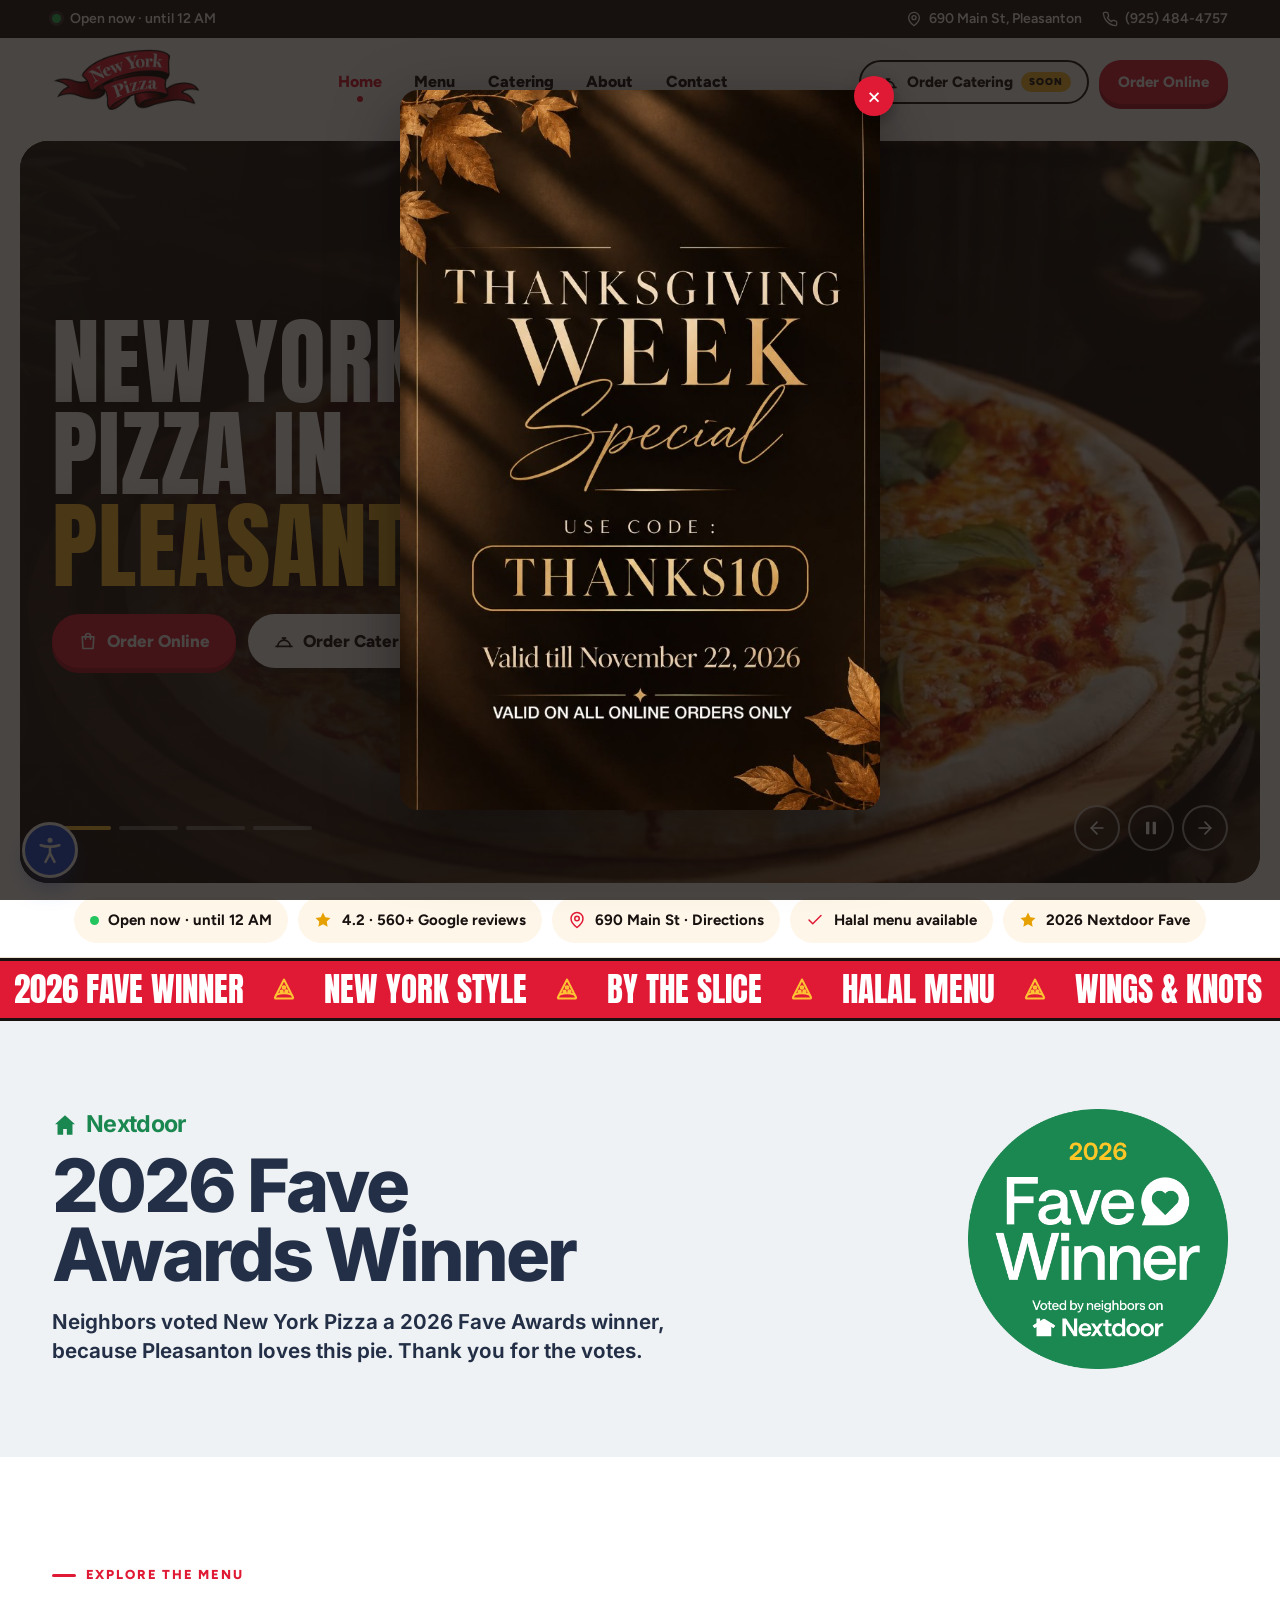
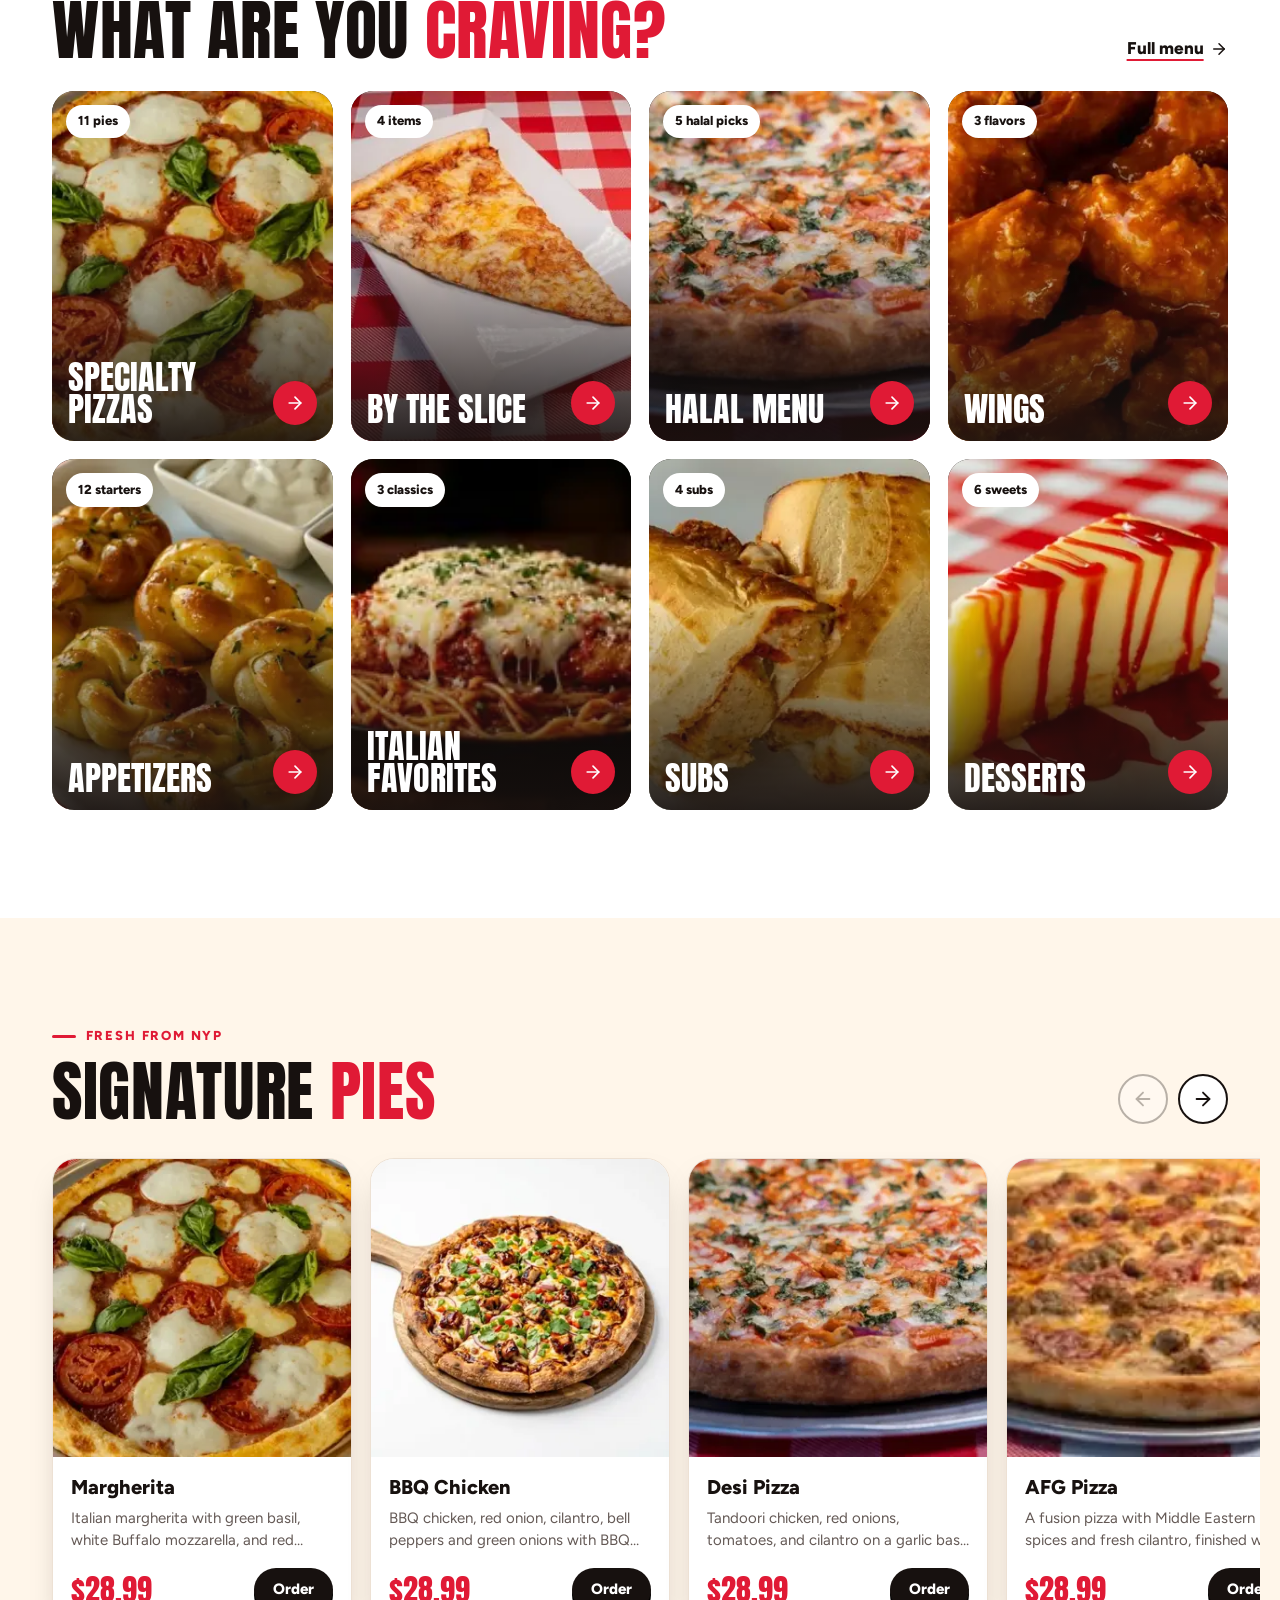
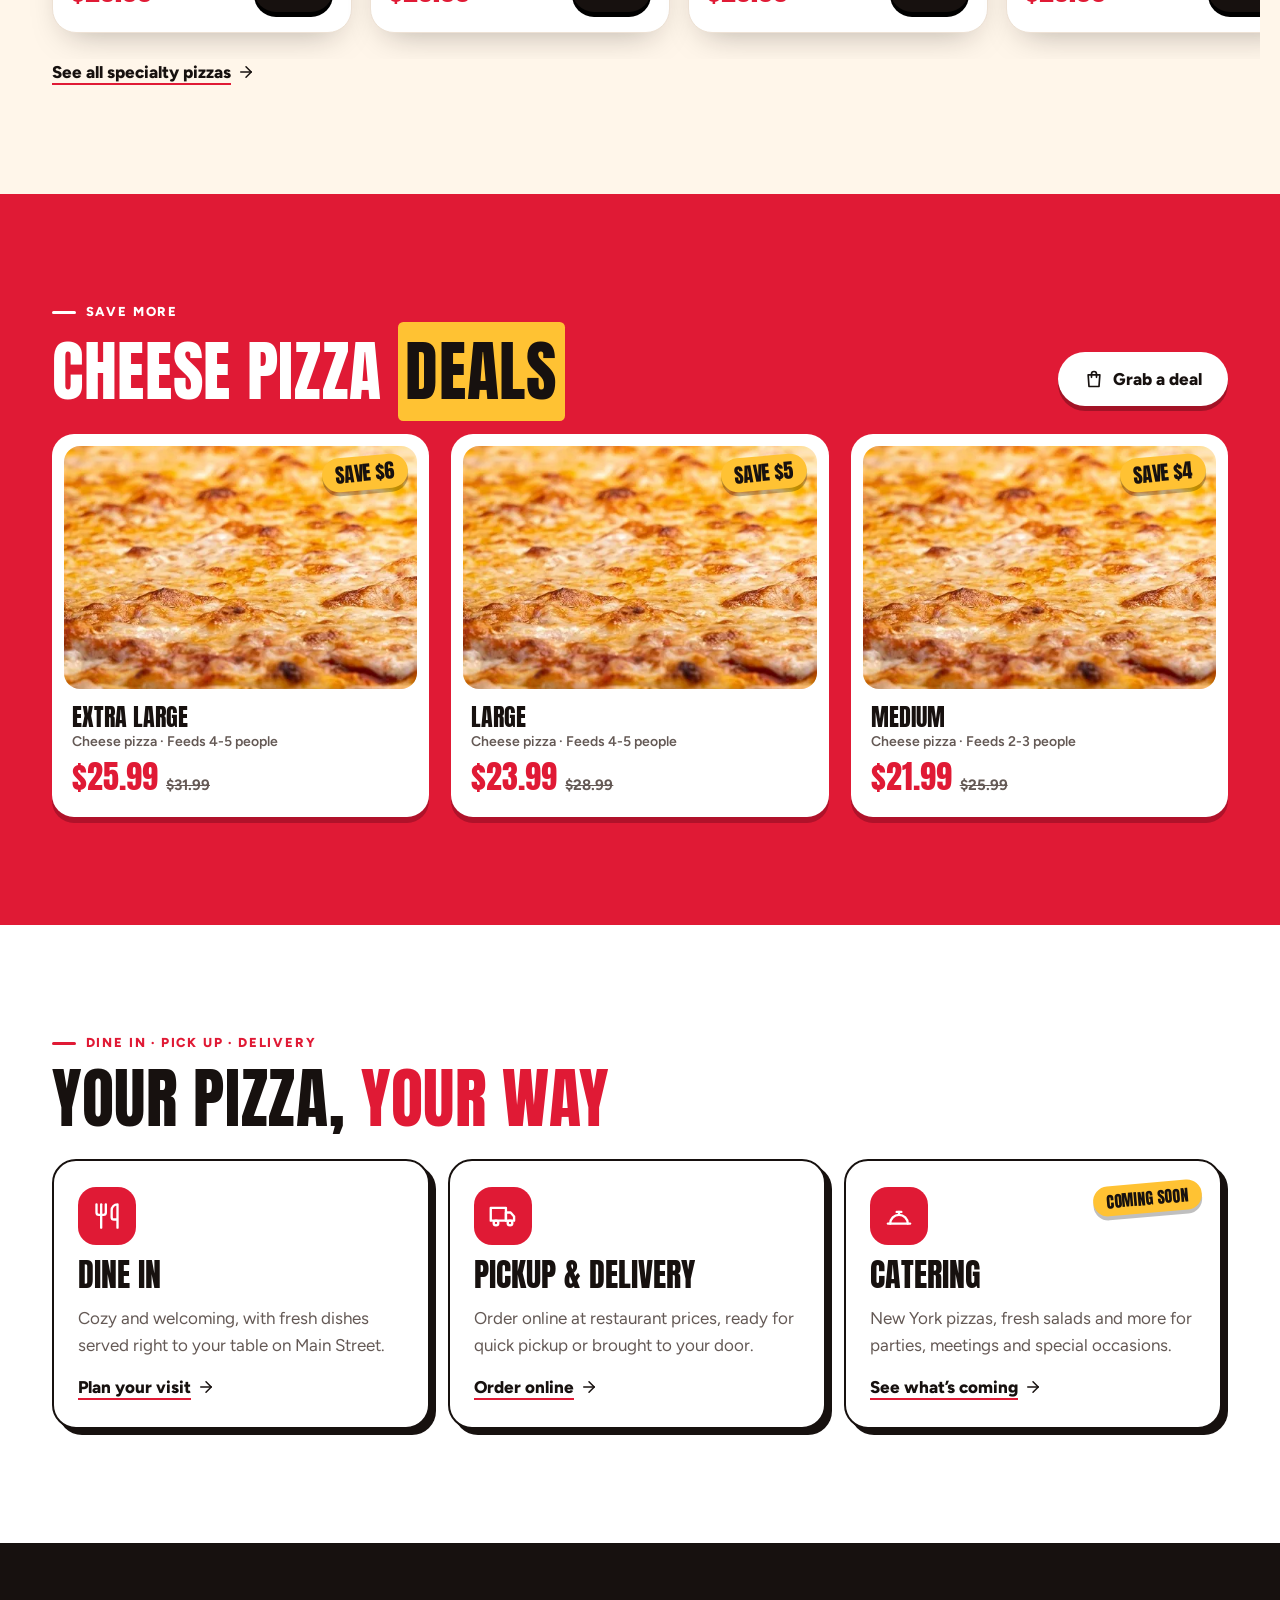
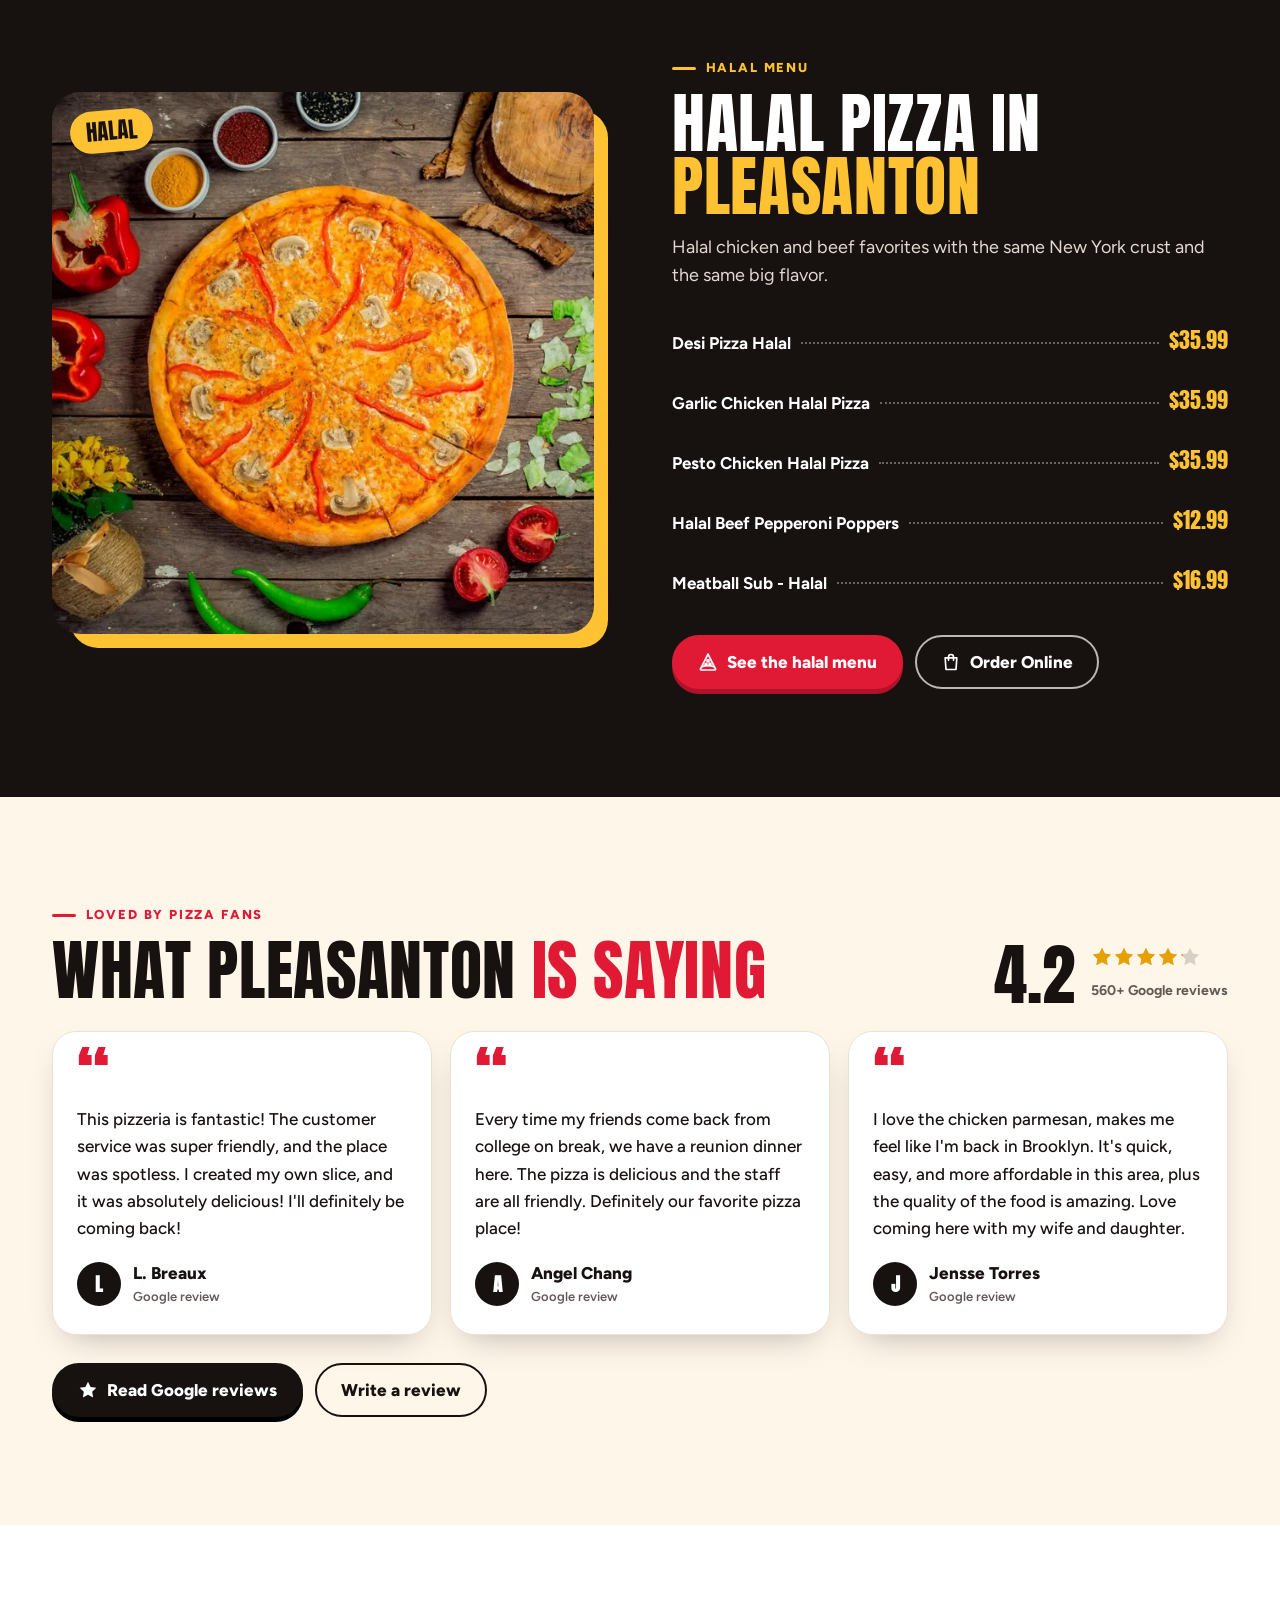
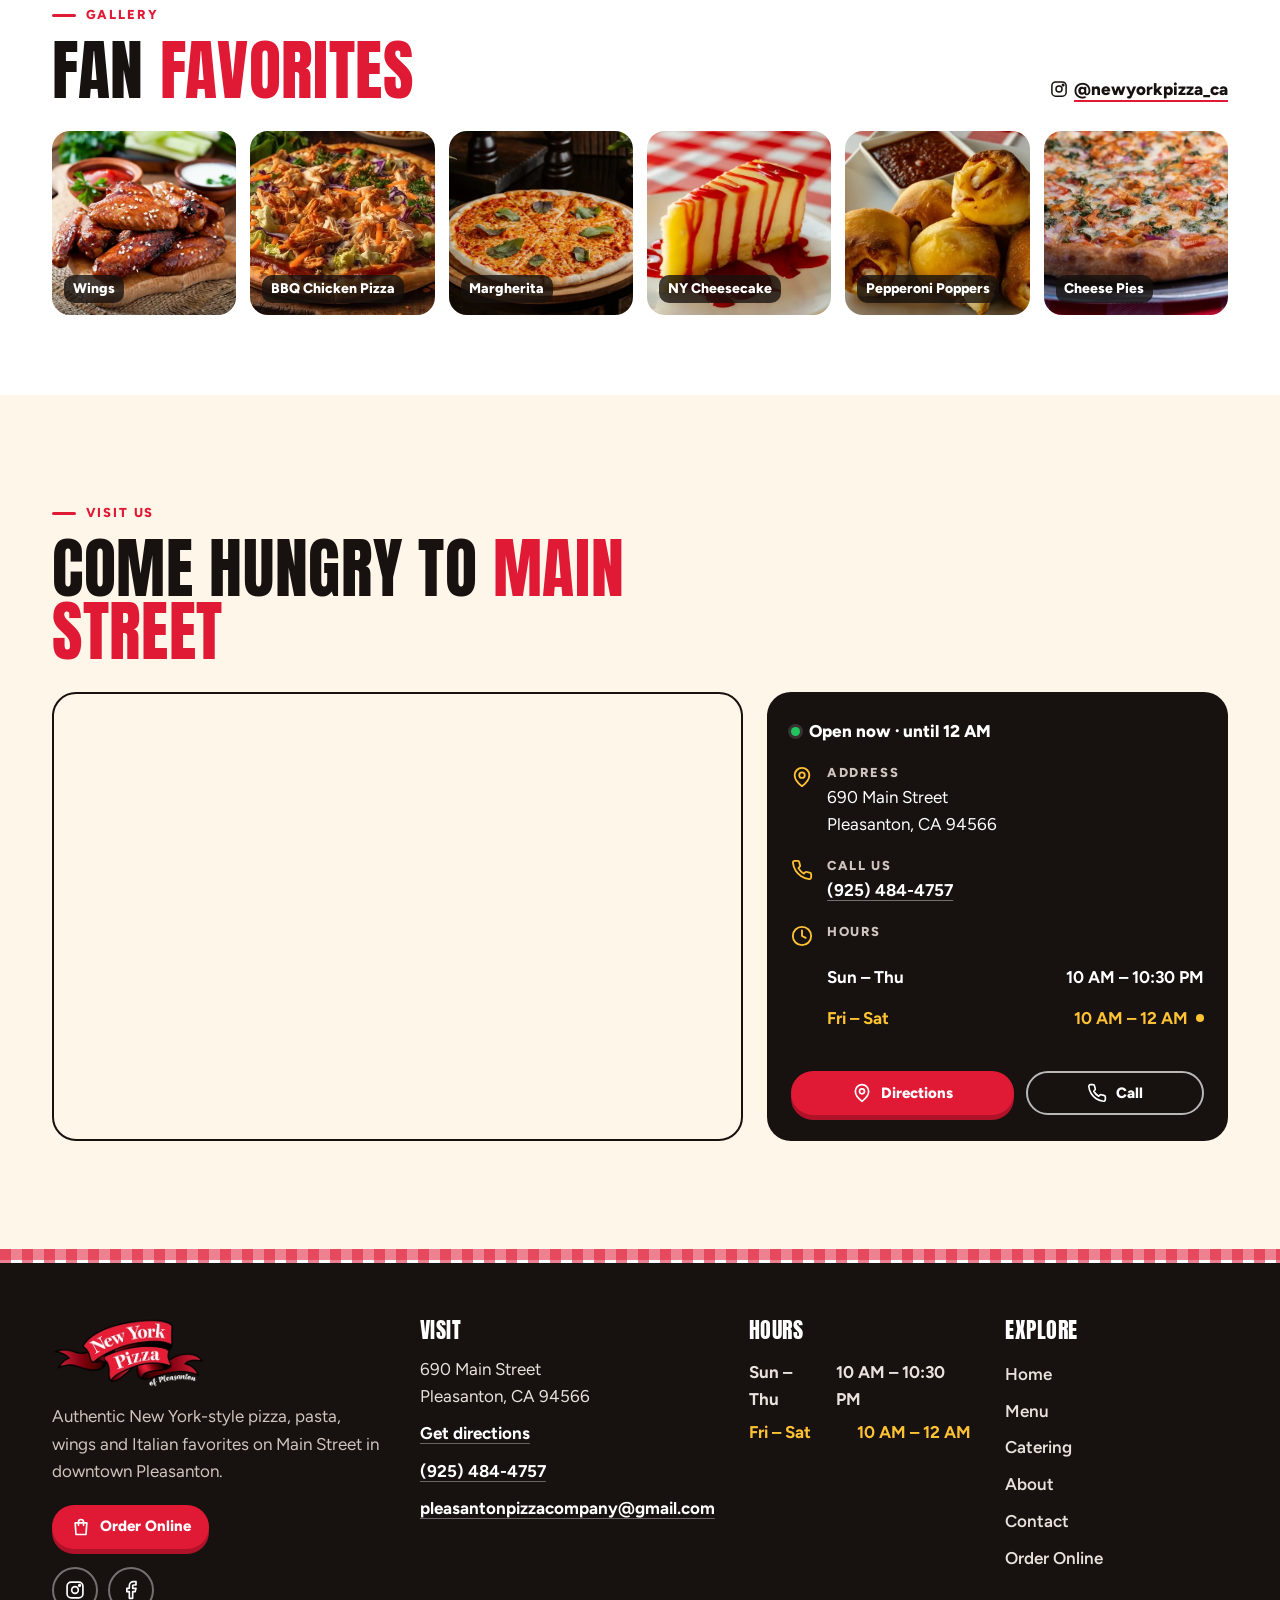
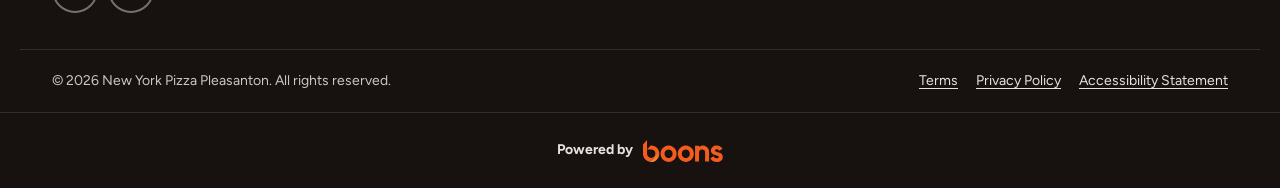
==== commit bbc11193: "Replace weekend FEAST10 flyer with Thanksgiving Week Special THANKS10. Co-authored-by: Cursor <curso" ====
--- a/index.html
+++ b/index.html
@@ -467,12 +467,12 @@
   </ul>
 </nav>
 
-<div id="flyer" class="flyer" role="dialog" aria-modal="true" aria-label="Weekend special, 10 percent off online orders. Use code FEAST10. Valid till November 15, 2026." hidden>
+<div id="flyer" class="flyer" role="dialog" aria-modal="true" aria-label="Thanksgiving Week Special. Use code THANKS10. Valid till November 22, 2026, on online orders only." hidden>
   <div class="flyer-card">
     <button id="flyer-close" type="button" aria-label="Close promotion">×</button>
     <a href="https://order.boons.io/site/new-york-pizza/221/y" target="_blank" rel="noopener">
-      <img src="assets/img/promo/weekend-special-feast10.jpg" width="768" height="1024" alt="Weekend special: get 10% off on online orders. Use code FEAST10. Valid till November 15, 2026.">
-      <span class="sr-only">Order online with code FEAST10 (opens in a new tab)</span>
+      <img src="assets/img/promo/thanksgiving-week-special-thanks10.jpg" width="682" height="1024" alt="Thanksgiving Week Special flyer offering 10% off with code THANKS10 valid until November 22, 2026">
+      <span class="sr-only">Order online with code THANKS10 (opens in a new tab)</span>
     </a>
   </div>
 </div>
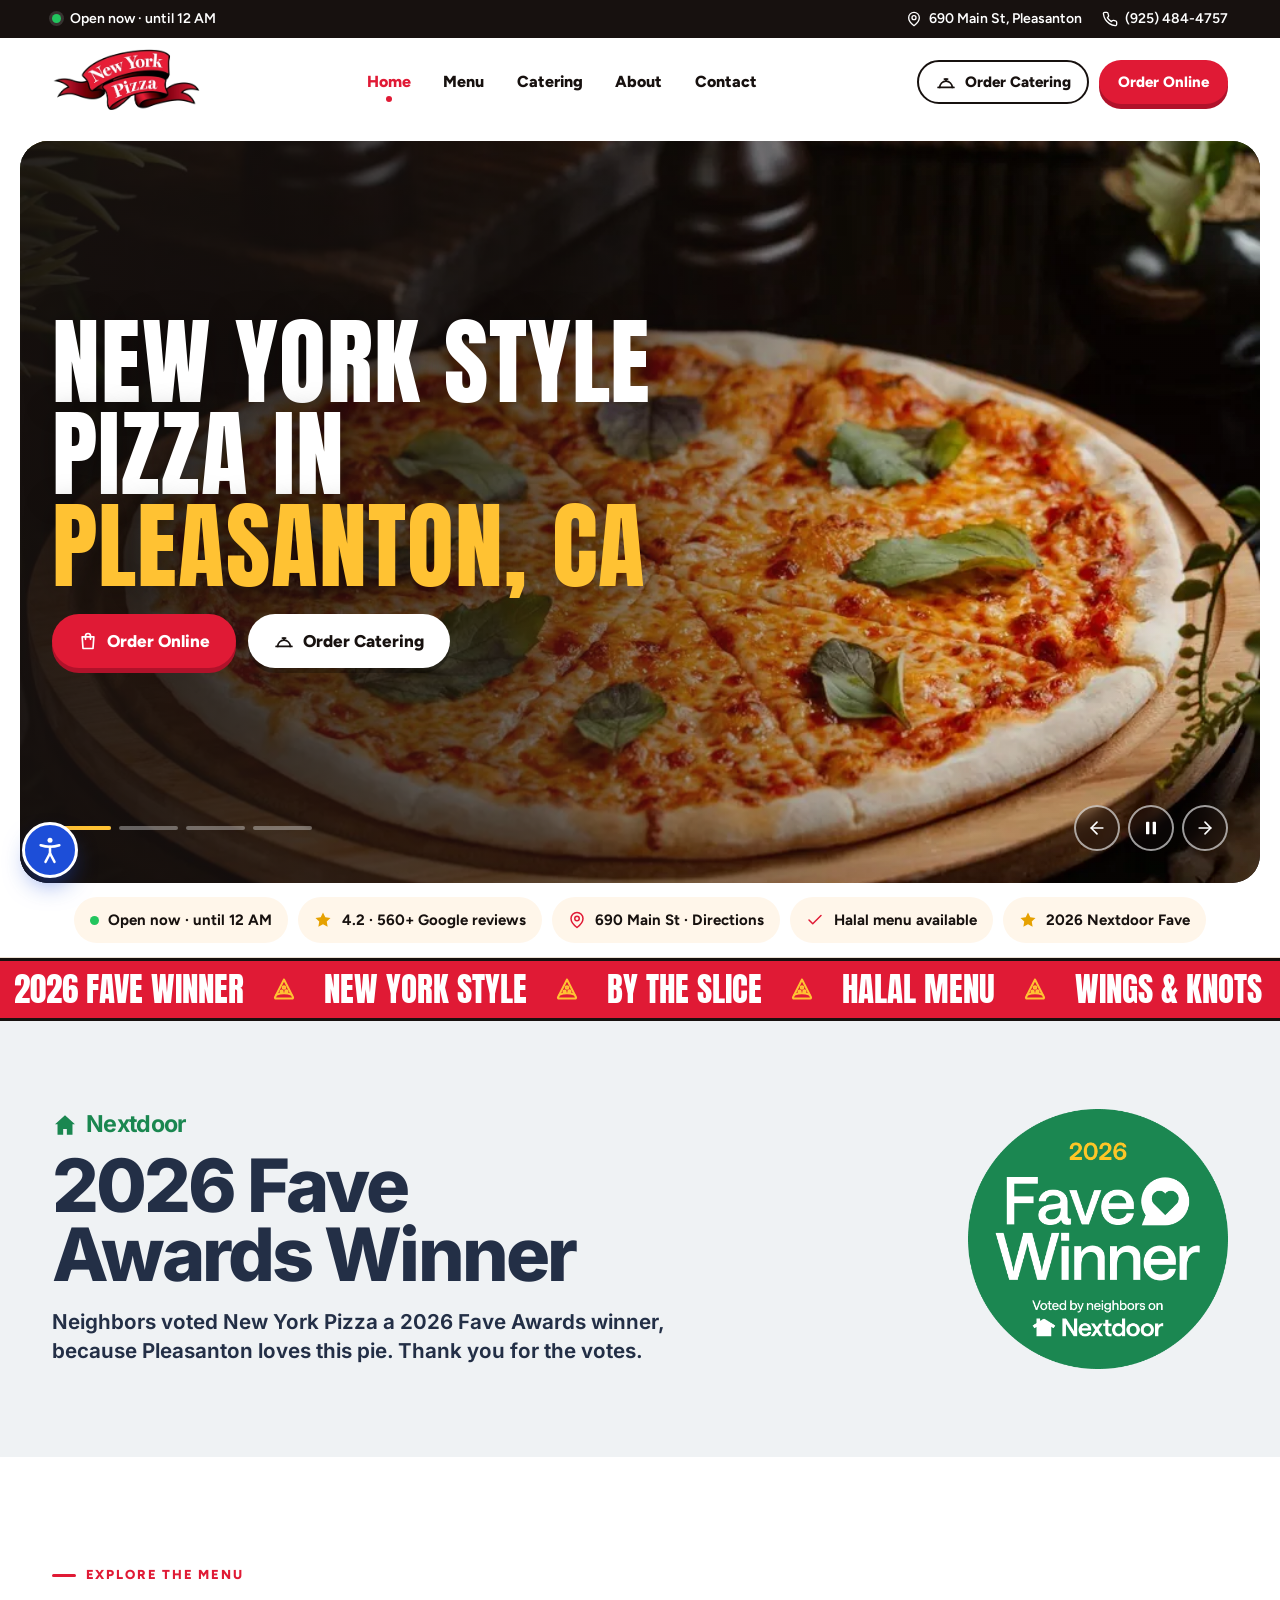
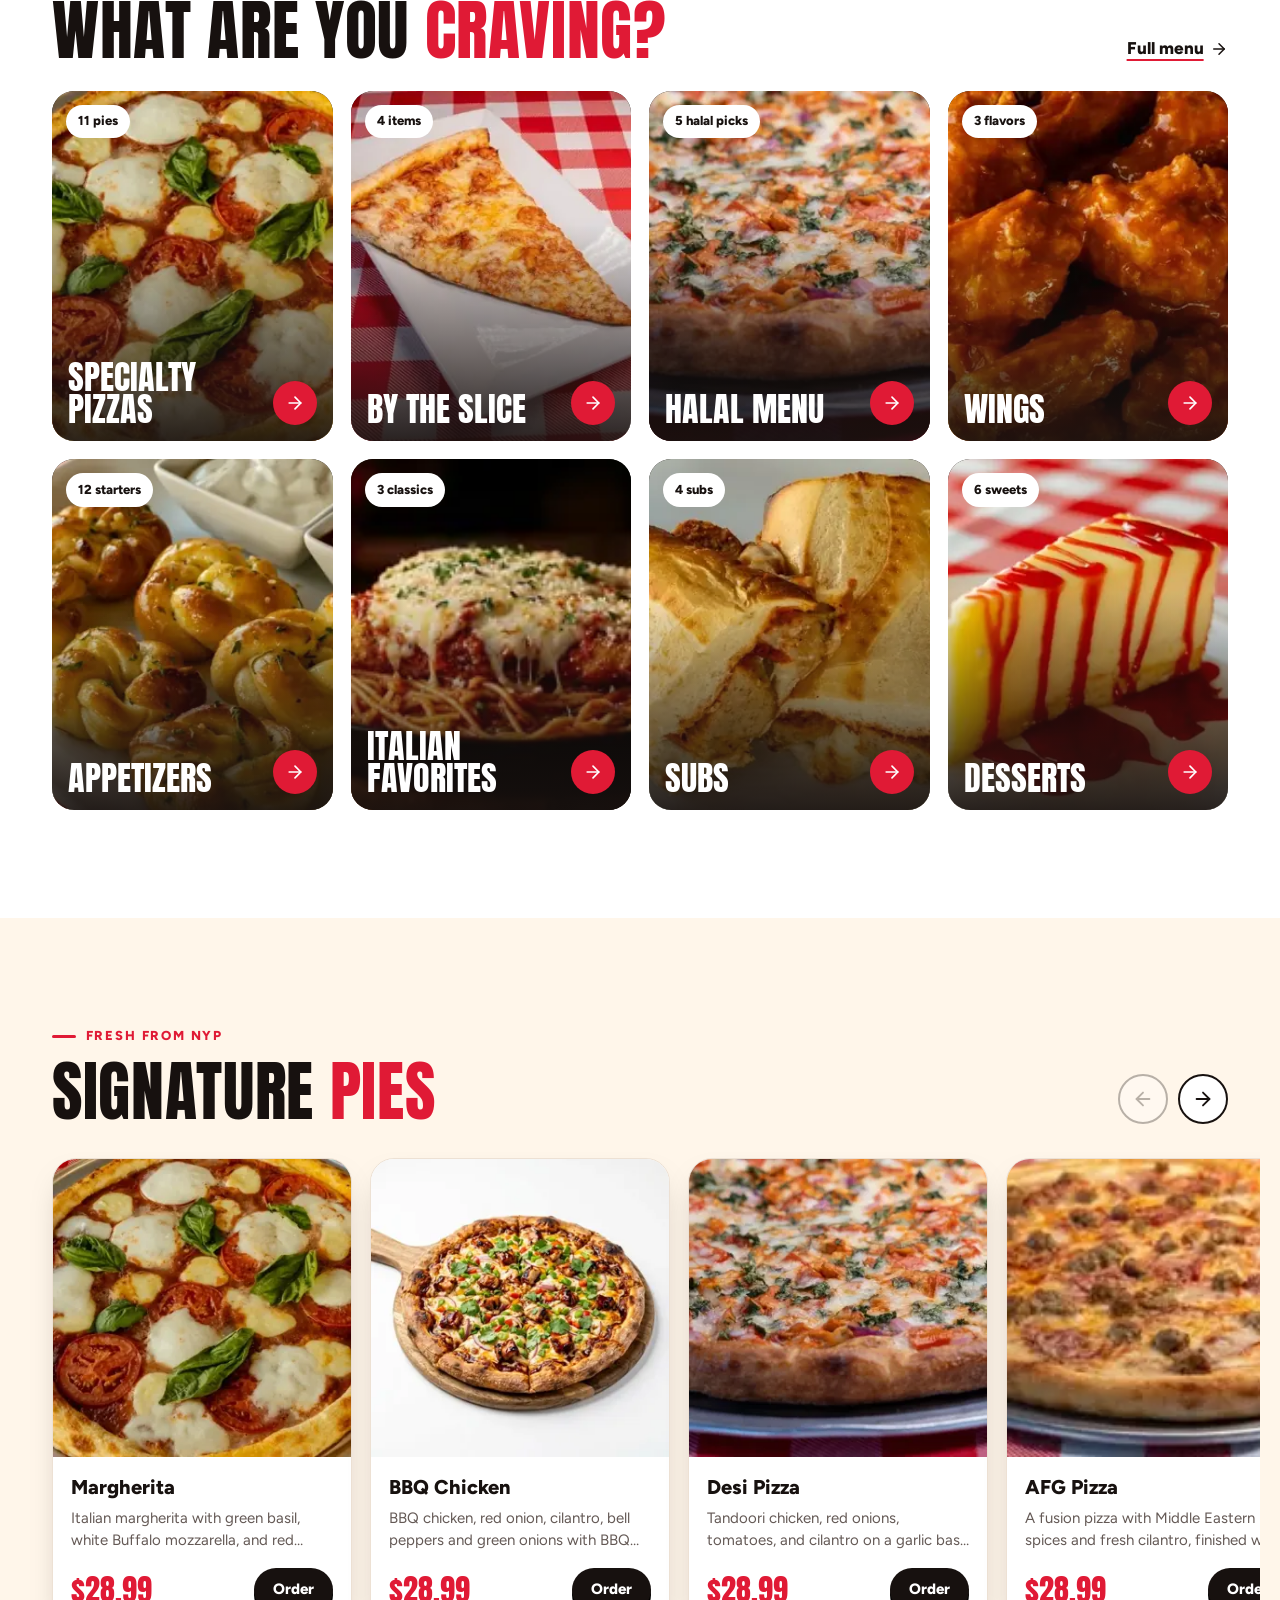
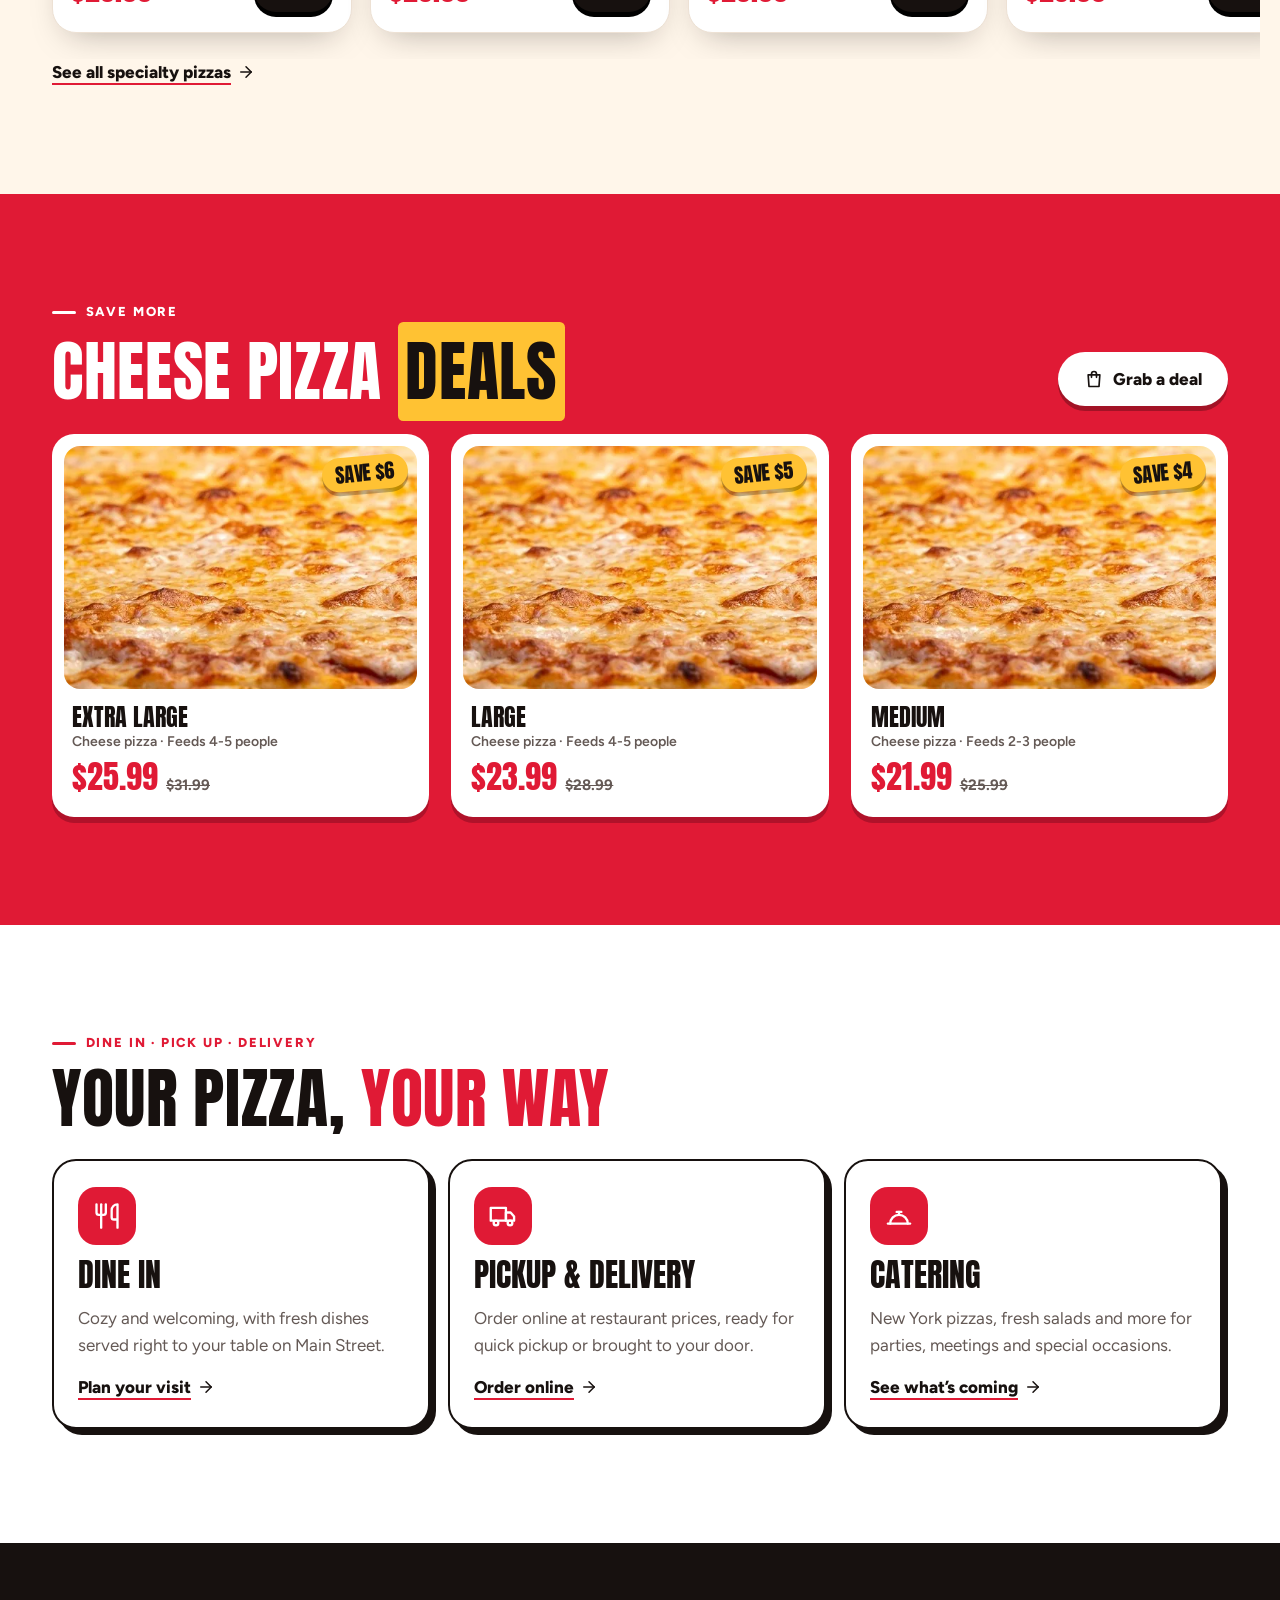
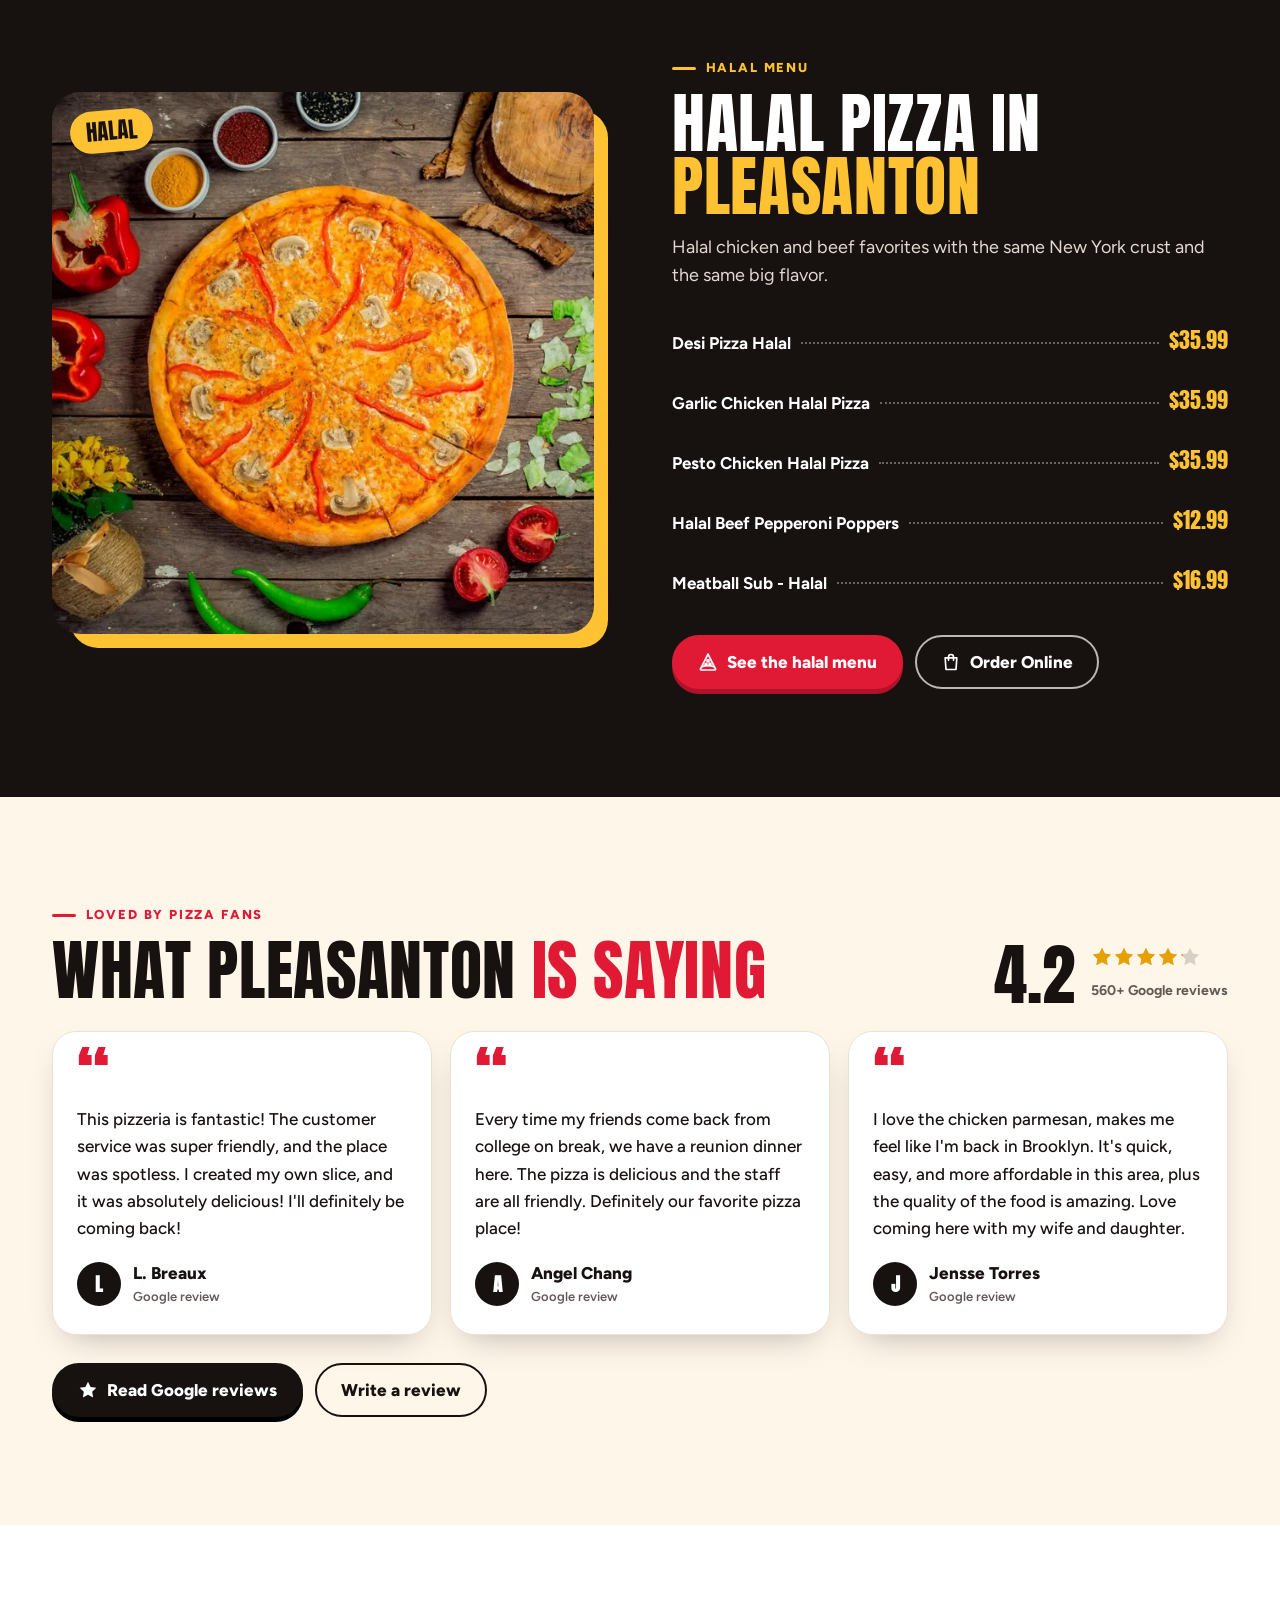
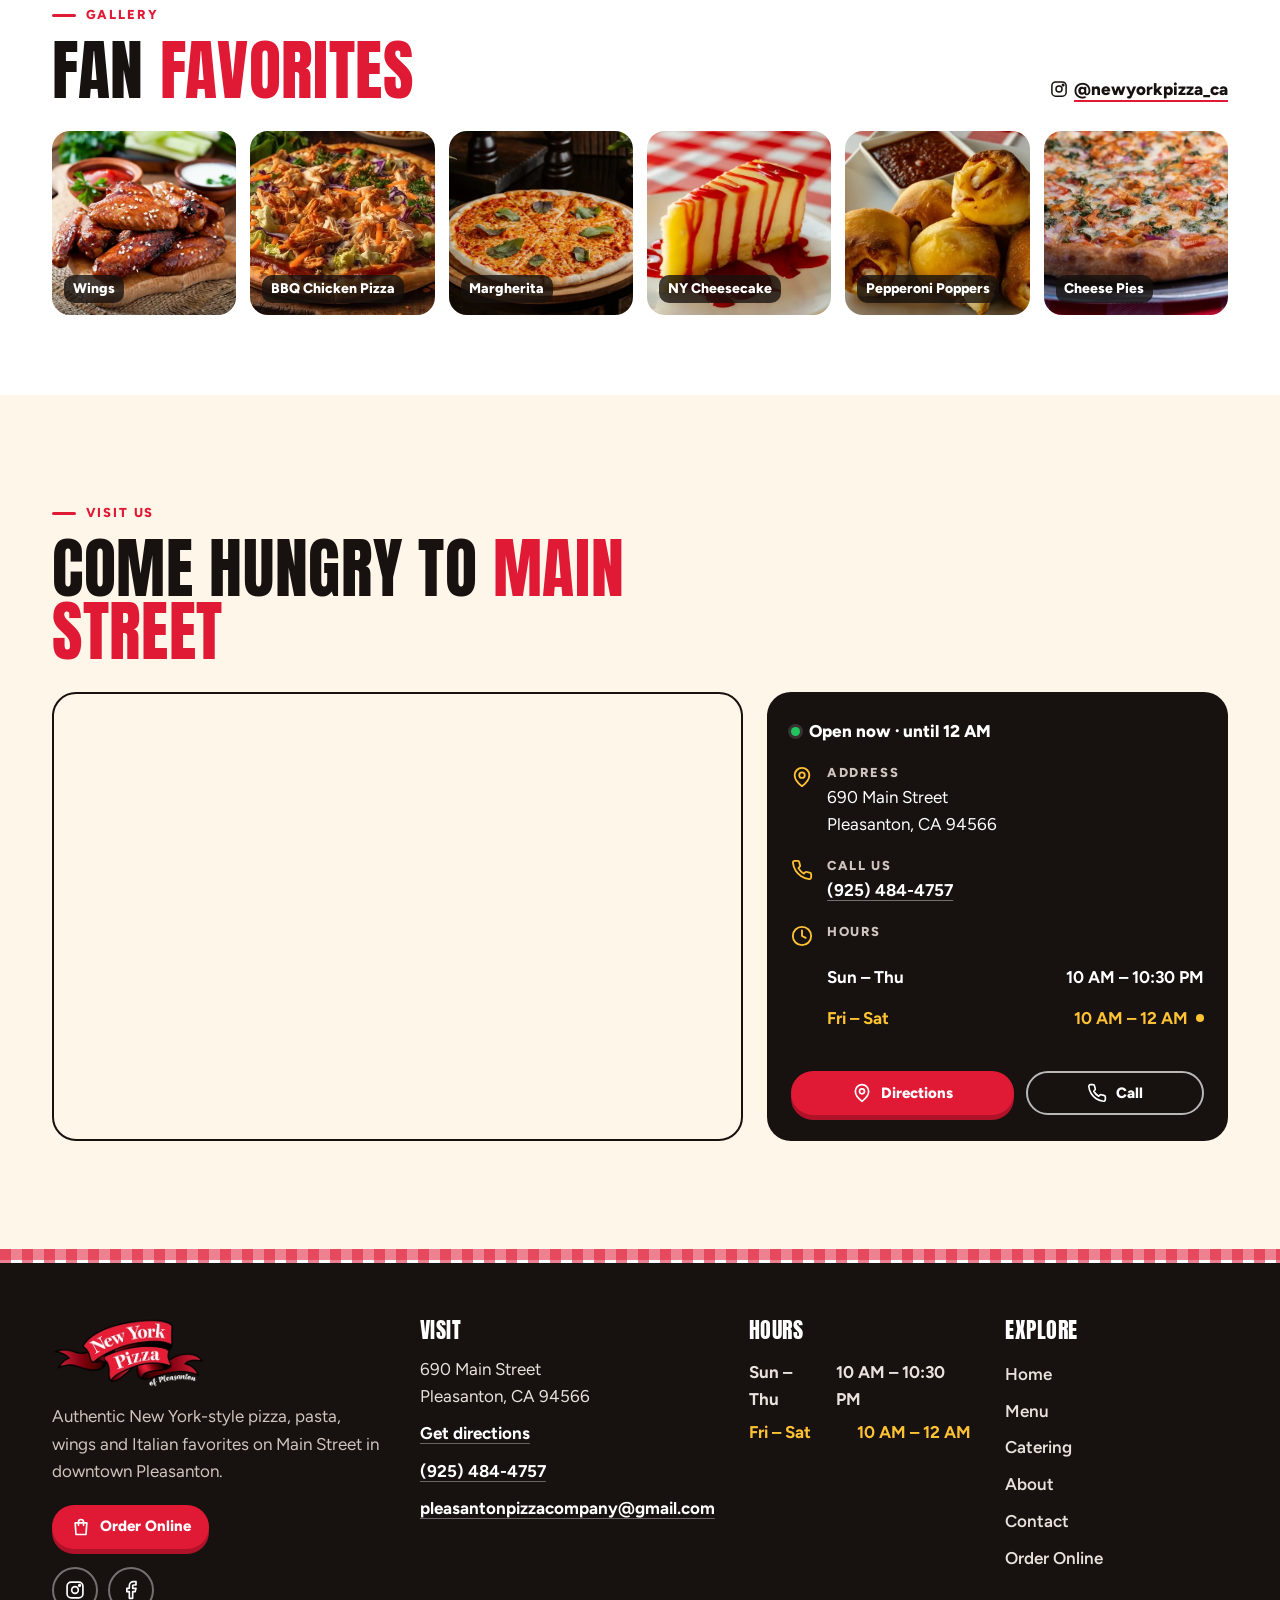
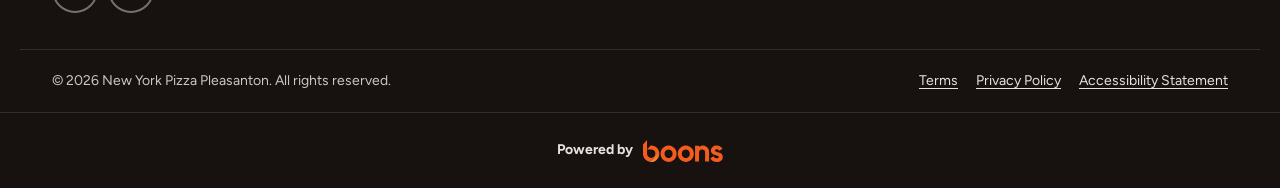
==== commit 489988ee: "Disable the promo flyer and remove the Soon label from Order Catering. Co-authored-by: Cursor <curso" ====
--- a/index.html
+++ b/index.html
@@ -54,7 +54,7 @@
     <a class="brand" href="index.html" aria-label="New York Pizza Pleasanton, home"><img src="assets/img/logo.webp" alt="New York Pizza" width="375" height="160"></a>
     <nav class="main-nav" aria-label="Main"><a href="index.html" aria-current="page">Home</a><a href="menu.html">Menu</a><a href="catering.html">Catering</a><a href="about.html">About</a><a href="contact.html">Contact</a></nav>
     <div class="header-cta">
-      <a class="btn btn-outline btn-sm btn-catering" href="catering.html"><svg class="icon" aria-hidden="true" focusable="false"><use href="#i-tray"></use></svg>Order Catering <span class="soon">Soon</span></a>
+      <a class="btn btn-outline btn-sm btn-catering" href="catering.html"><svg class="icon" aria-hidden="true" focusable="false"><use href="#i-tray"></use></svg>Order Catering</a>
       <a class="btn btn-red btn-sm" href="https://order.boons.io/site/new-york-pizza/221/y" target="_blank" rel="noopener">Order Online<span class="sr-only"> (opens in a new tab)</span></a>
       <button class="menu-toggle" type="button" data-drawer-open aria-expanded="false" aria-controls="drawer" aria-label="Open menu"><svg class="icon" aria-hidden="true" focusable="false"><use href="#i-menu"></use></svg></button>
     </div>
@@ -68,7 +68,7 @@
   <nav aria-label="Mobile"><ul class="drawer-nav"><li><a href="index.html" aria-current="page">Home<svg class="icon" aria-hidden="true" focusable="false"><use href="#i-arrow-right"></use></svg></a></li><li><a href="menu.html">Menu<svg class="icon" aria-hidden="true" focusable="false"><use href="#i-arrow-right"></use></svg></a></li><li><a href="catering.html">Catering<svg class="icon" aria-hidden="true" focusable="false"><use href="#i-arrow-right"></use></svg></a></li><li><a href="about.html">About<svg class="icon" aria-hidden="true" focusable="false"><use href="#i-arrow-right"></use></svg></a></li><li><a href="contact.html">Contact<svg class="icon" aria-hidden="true" focusable="false"><use href="#i-arrow-right"></use></svg></a></li></ul></nav>
   <div class="drawer-actions">
     <a class="btn btn-red" href="https://order.boons.io/site/new-york-pizza/221/y" target="_blank" rel="noopener"><svg class="icon" aria-hidden="true" focusable="false"><use href="#i-bag"></use></svg>Order Online<span class="sr-only"> (opens in a new tab)</span></a>
-    <a class="btn btn-outline" href="catering.html">Catering <span class="soon">Soon</span></a>
+    <a class="btn btn-outline" href="catering.html">Catering</a>
   </div>
   <div class="drawer-info">
     <p class="status" data-open-status><span class="status-dot" aria-hidden="true"></span><span class="status-text">Open daily from 10 AM</span></p>
@@ -87,25 +87,25 @@
         <img src="assets/img/site/hero-margherita.webp" srcset="assets/img/site/hero-margherita-640.webp 640w, assets/img/site/hero-margherita.webp 996w" sizes="(min-width: 1024px) 1440px, 100vw" alt="Margherita pizza with fresh basil and mozzarella on a wooden board" width="996" height="797" fetchpriority="high">
         <div class="container slide-content">
           <h1 class="display slide-title">New York Style Pizza in <span class="hl">Pleasanton, CA</span></h1>
-          <div class="slide-actions"><a class="btn btn-red" href="https://order.boons.io/site/new-york-pizza/221/y" target="_blank" rel="noopener"><svg class="icon" aria-hidden="true" focusable="false"><use href="#i-bag"></use></svg>Order Online<span class="sr-only"> (opens in a new tab)</span></a><a class="btn btn-light" href="catering.html"><svg class="icon" aria-hidden="true" focusable="false"><use href="#i-tray"></use></svg>Order Catering <span class="soon">Soon</span></a></div>
+          <div class="slide-actions"><a class="btn btn-red" href="https://order.boons.io/site/new-york-pizza/221/y" target="_blank" rel="noopener"><svg class="icon" aria-hidden="true" focusable="false"><use href="#i-bag"></use></svg>Order Online<span class="sr-only"> (opens in a new tab)</span></a><a class="btn btn-light" href="catering.html"><svg class="icon" aria-hidden="true" focusable="false"><use href="#i-tray"></use></svg>Order Catering</a></div>
         </div>
       </div><div class="slide" role="group" aria-roledescription="slide" aria-label="2 of 4" aria-hidden="true">
         <img src="[data-uri]" data-src="assets/img/site/hero-peppers.webp" data-srcset="assets/img/site/hero-peppers-640.webp 640w, assets/img/site/hero-peppers.webp 740w" sizes="(min-width: 1024px) 1440px, 100vw" alt="Specialty pizza with red bell peppers and mushrooms" width="740" height="740" decoding="async">
         <div class="container slide-content">
           <h2 class="display slide-title">Handcrafted <span class="hl">Specialty Pies</span>, Fresh From the Oven</h2>
-          <div class="slide-actions"><a class="btn btn-red" href="https://order.boons.io/site/new-york-pizza/221/y" target="_blank" rel="noopener"><svg class="icon" aria-hidden="true" focusable="false"><use href="#i-bag"></use></svg>Order Online<span class="sr-only"> (opens in a new tab)</span></a><a class="btn btn-light" href="catering.html"><svg class="icon" aria-hidden="true" focusable="false"><use href="#i-tray"></use></svg>Order Catering <span class="soon">Soon</span></a></div>
+          <div class="slide-actions"><a class="btn btn-red" href="https://order.boons.io/site/new-york-pizza/221/y" target="_blank" rel="noopener"><svg class="icon" aria-hidden="true" focusable="false"><use href="#i-bag"></use></svg>Order Online<span class="sr-only"> (opens in a new tab)</span></a><a class="btn btn-light" href="catering.html"><svg class="icon" aria-hidden="true" focusable="false"><use href="#i-tray"></use></svg>Order Catering</a></div>
         </div>
       </div><div class="slide" role="group" aria-roledescription="slide" aria-label="3 of 4" aria-hidden="true">
         <img src="[data-uri]" data-src="assets/img/site/hero-wings.webp" data-srcset="assets/img/site/hero-wings-640.webp 640w, assets/img/site/hero-wings.webp 1380w" sizes="(min-width: 1024px) 1440px, 100vw" alt="Glazed chicken wings on a wooden board with dipping sauces" width="1380" height="916" decoding="async">
         <div class="container slide-content">
           <h2 class="display slide-title">Wings, Garlic Knots &amp; <span class="hl">Game-Day Bites</span></h2>
-          <div class="slide-actions"><a class="btn btn-red" href="https://order.boons.io/site/new-york-pizza/221/y" target="_blank" rel="noopener"><svg class="icon" aria-hidden="true" focusable="false"><use href="#i-bag"></use></svg>Order Online<span class="sr-only"> (opens in a new tab)</span></a><a class="btn btn-light" href="catering.html"><svg class="icon" aria-hidden="true" focusable="false"><use href="#i-tray"></use></svg>Order Catering <span class="soon">Soon</span></a></div>
+          <div class="slide-actions"><a class="btn btn-red" href="https://order.boons.io/site/new-york-pizza/221/y" target="_blank" rel="noopener"><svg class="icon" aria-hidden="true" focusable="false"><use href="#i-bag"></use></svg>Order Online<span class="sr-only"> (opens in a new tab)</span></a><a class="btn btn-light" href="catering.html"><svg class="icon" aria-hidden="true" focusable="false"><use href="#i-tray"></use></svg>Order Catering</a></div>
         </div>
       </div><div class="slide" role="group" aria-roledescription="slide" aria-label="4 of 4" aria-hidden="true">
         <img src="[data-uri]" data-src="assets/img/site/hero-halal.webp" data-srcset="assets/img/site/hero-halal-640.webp 640w, assets/img/site/hero-halal.webp 826w" sizes="(min-width: 1024px) 1440px, 100vw" alt="Pizza topped with mushrooms and red peppers" width="826" height="826" decoding="async">
         <div class="container slide-content">
           <h2 class="display slide-title">Halal Pizza in <span class="hl">Downtown Pleasanton</span></h2>
-          <div class="slide-actions"><a class="btn btn-red" href="https://order.boons.io/site/new-york-pizza/221/y" target="_blank" rel="noopener"><svg class="icon" aria-hidden="true" focusable="false"><use href="#i-bag"></use></svg>Order Online<span class="sr-only"> (opens in a new tab)</span></a><a class="btn btn-light" href="catering.html"><svg class="icon" aria-hidden="true" focusable="false"><use href="#i-tray"></use></svg>Order Catering <span class="soon">Soon</span></a></div>
+          <div class="slide-actions"><a class="btn btn-red" href="https://order.boons.io/site/new-york-pizza/221/y" target="_blank" rel="noopener"><svg class="icon" aria-hidden="true" focusable="false"><use href="#i-bag"></use></svg>Order Online<span class="sr-only"> (opens in a new tab)</span></a><a class="btn btn-light" href="catering.html"><svg class="icon" aria-hidden="true" focusable="false"><use href="#i-tray"></use></svg>Order Catering</a></div>
         </div>
       </div>
     <div class="container hero-controls">
@@ -313,7 +313,6 @@
         <a class="text-link" href="https://order.boons.io/site/new-york-pizza/221/y" target="_blank" rel="noopener">Order online<svg class="icon" aria-hidden="true" focusable="false"><use href="#i-arrow-right"></use></svg><span class="sr-only"> (opens in a new tab)</span></a>
       </article></li>
       <li><article class="way">
-        <span class="sticker">Coming soon</span>
         <span class="way-icon"><svg class="icon" aria-hidden="true" focusable="false"><use href="#i-tray"></use></svg></span>
         <h3>Catering</h3>
         <p>New York pizzas, fresh salads and more for parties, meetings and special occasions.</p>
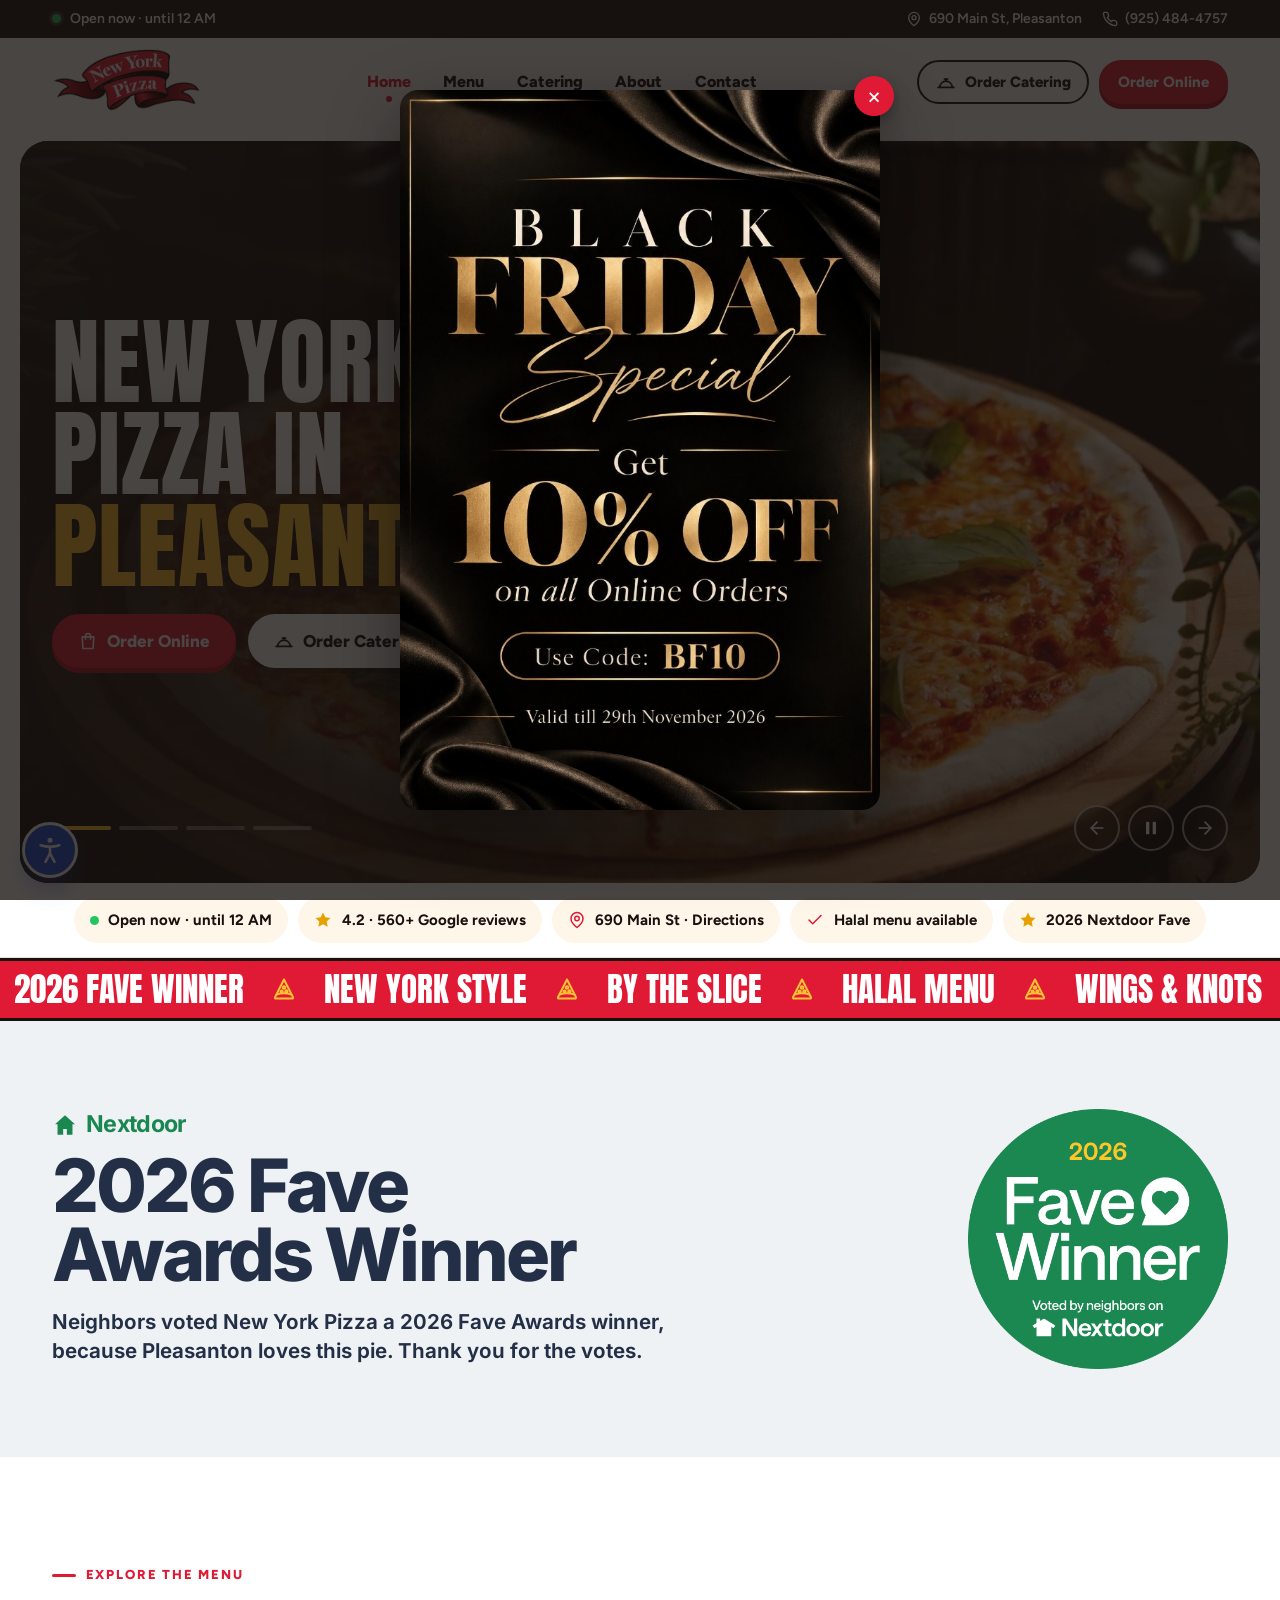
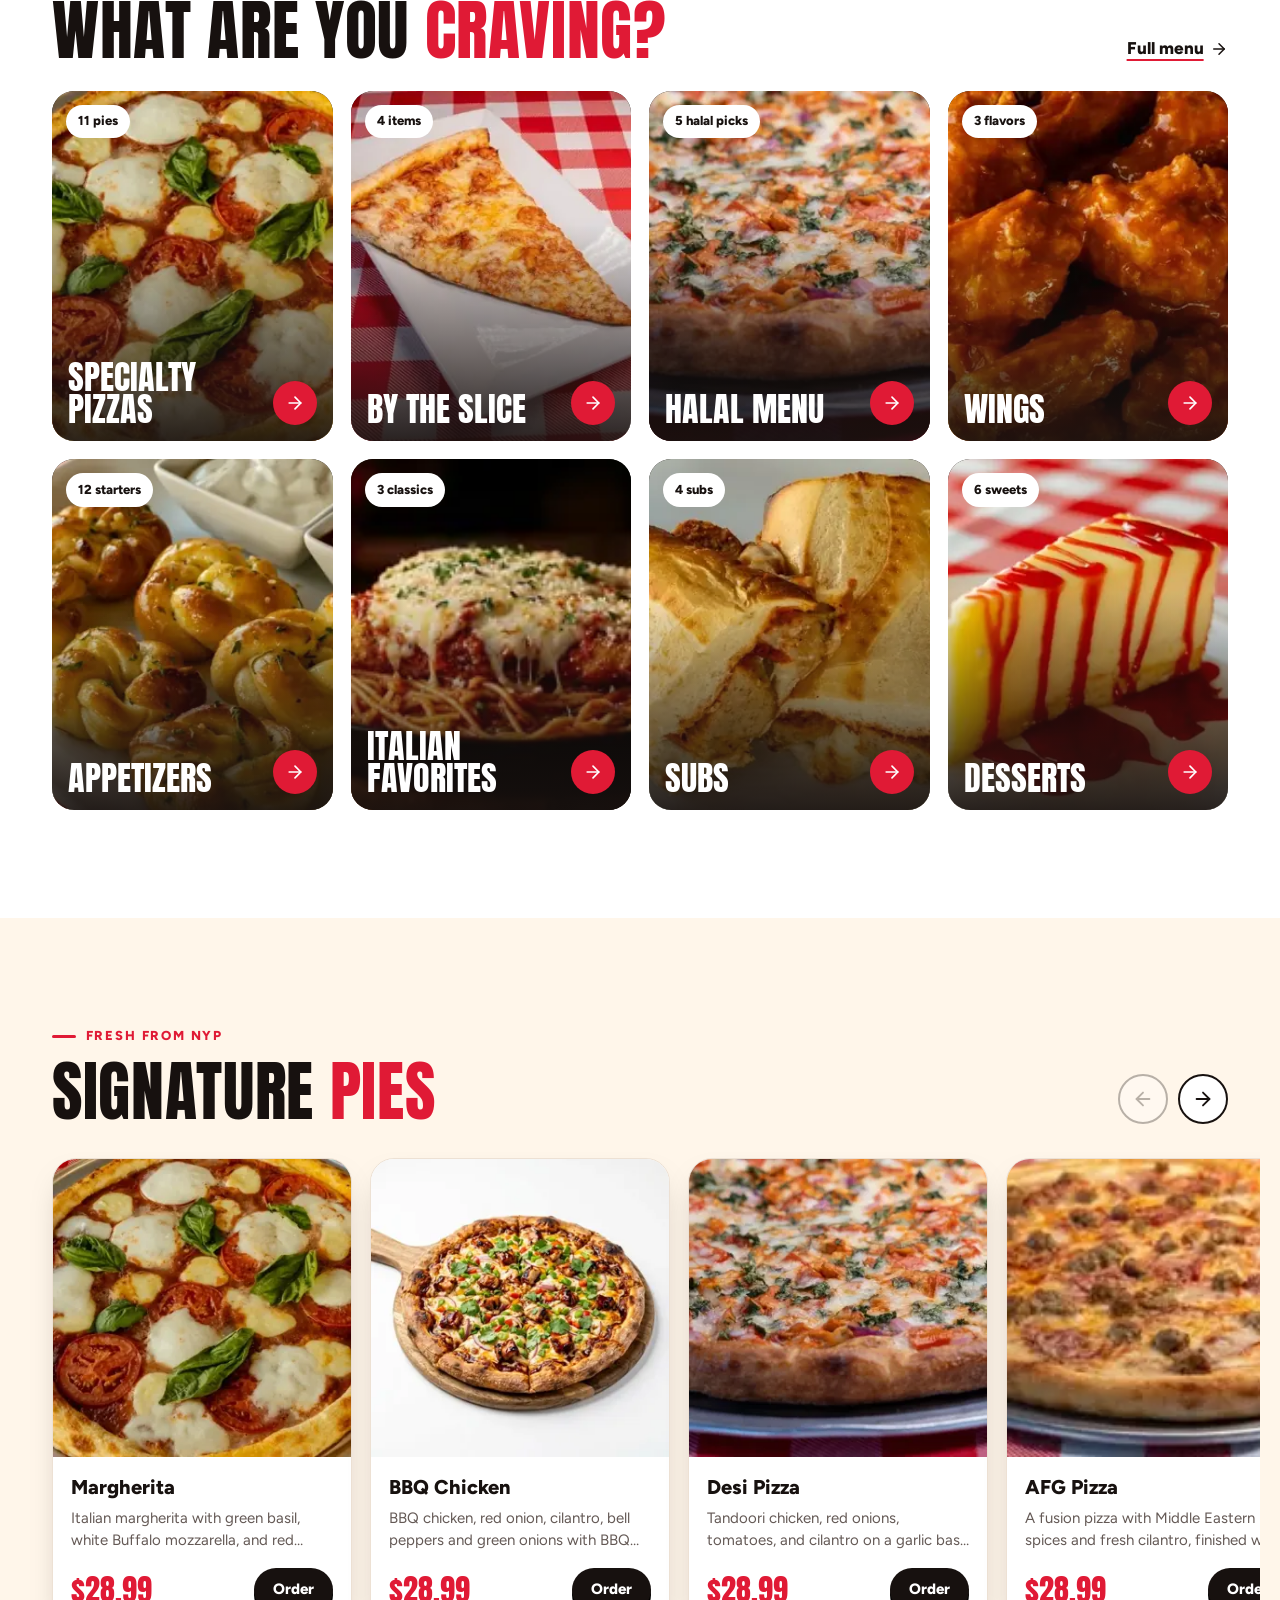
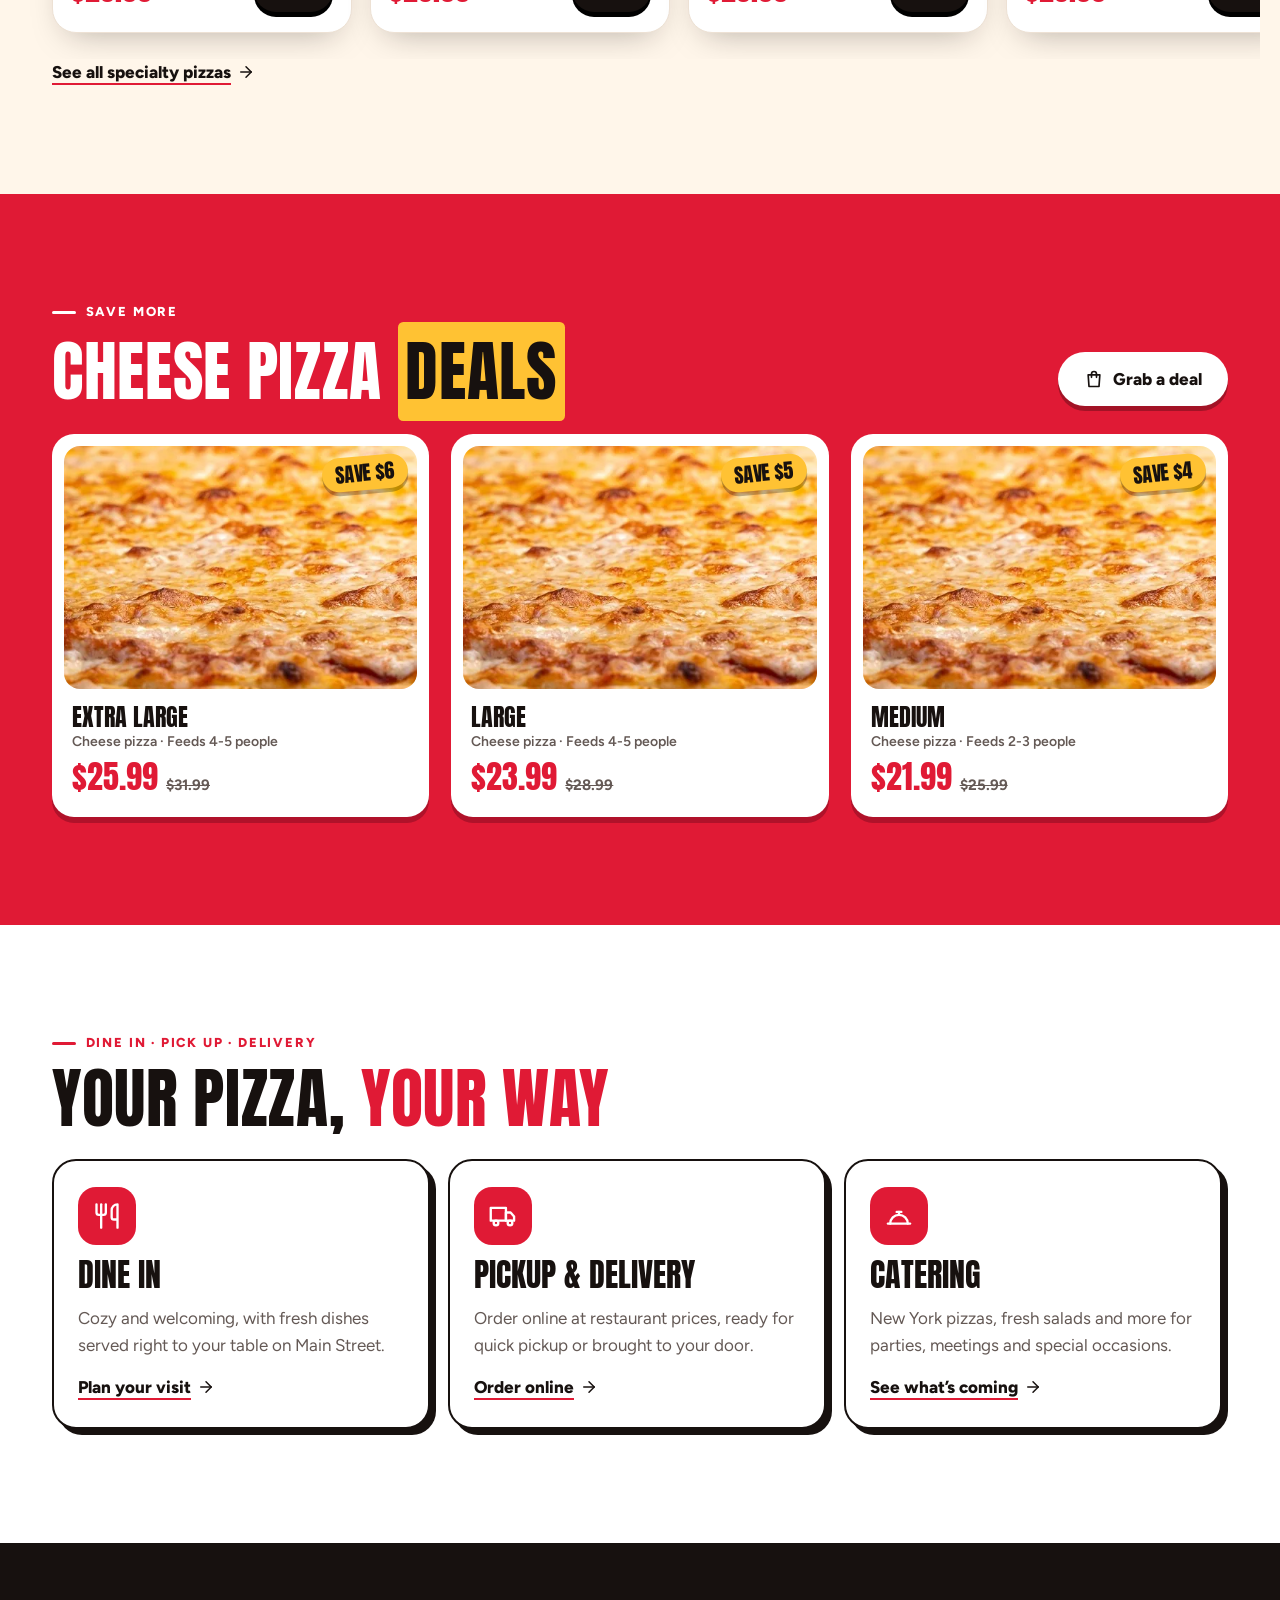
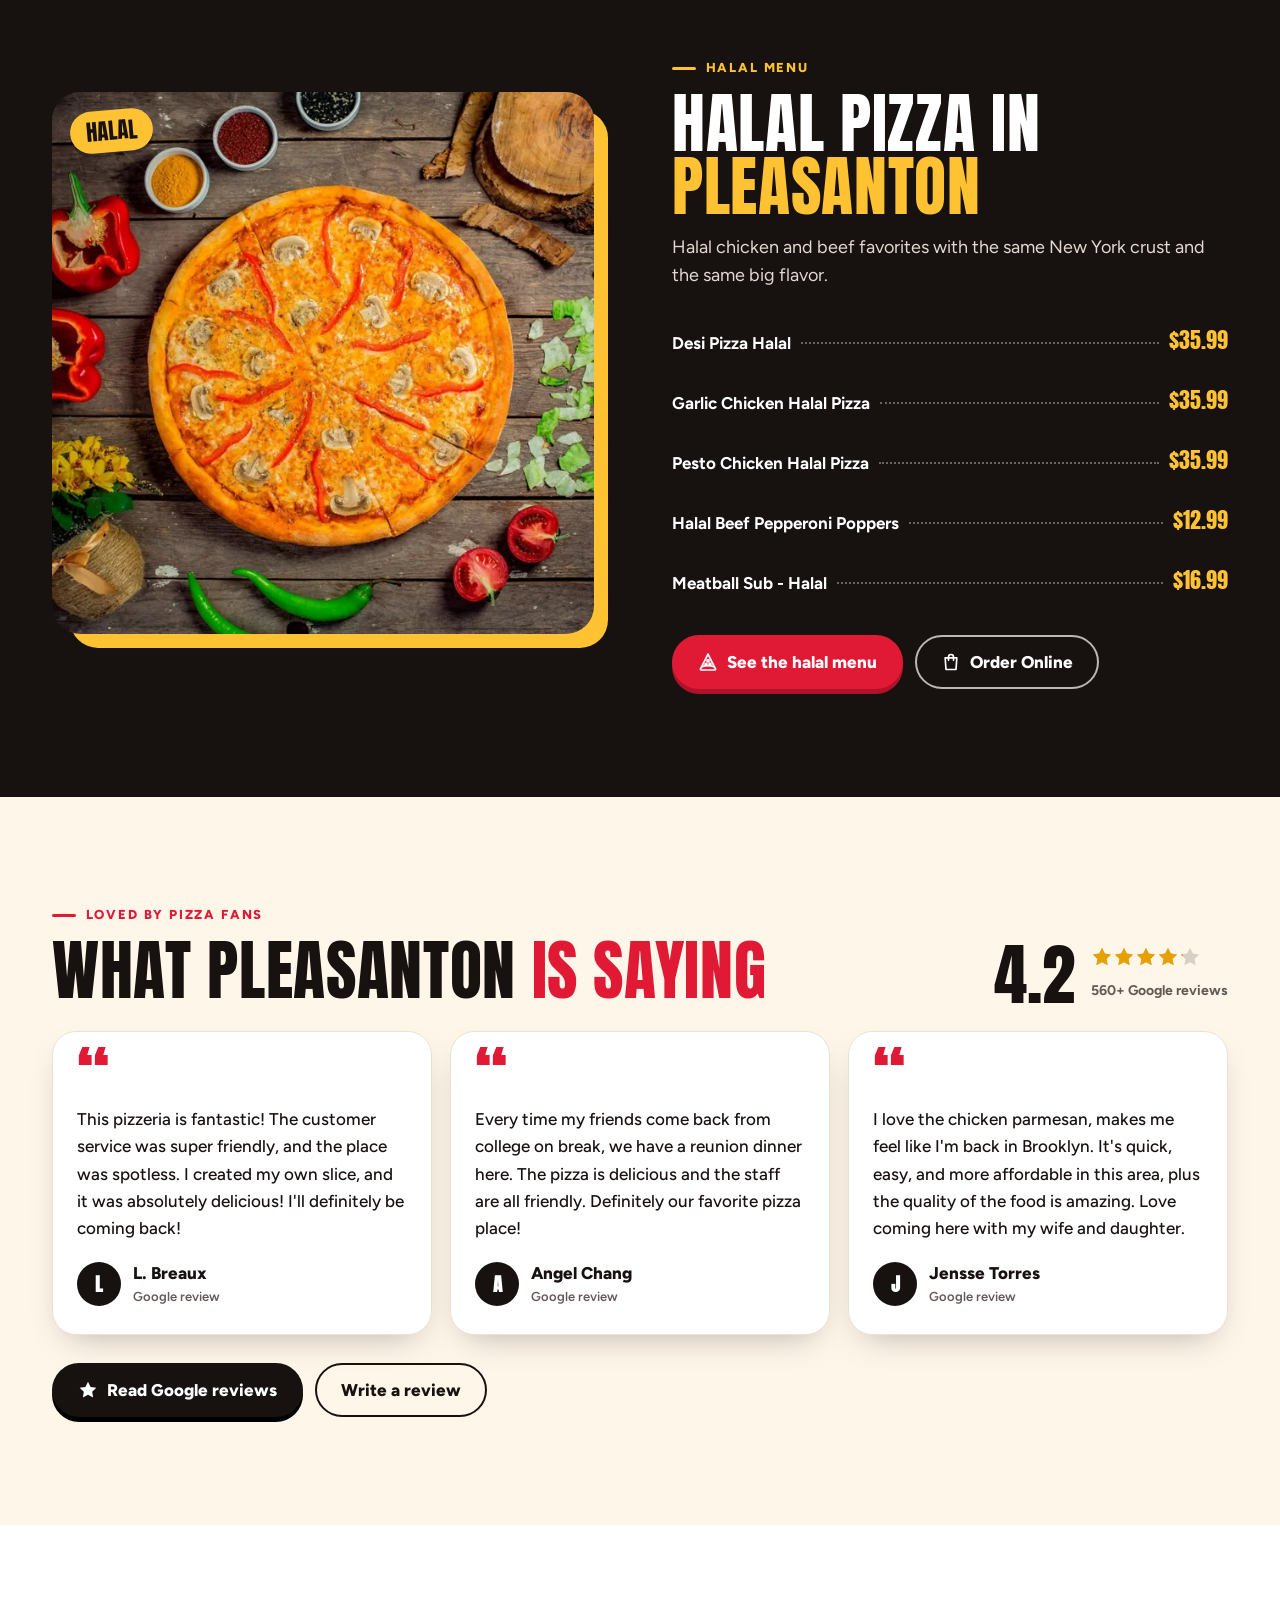
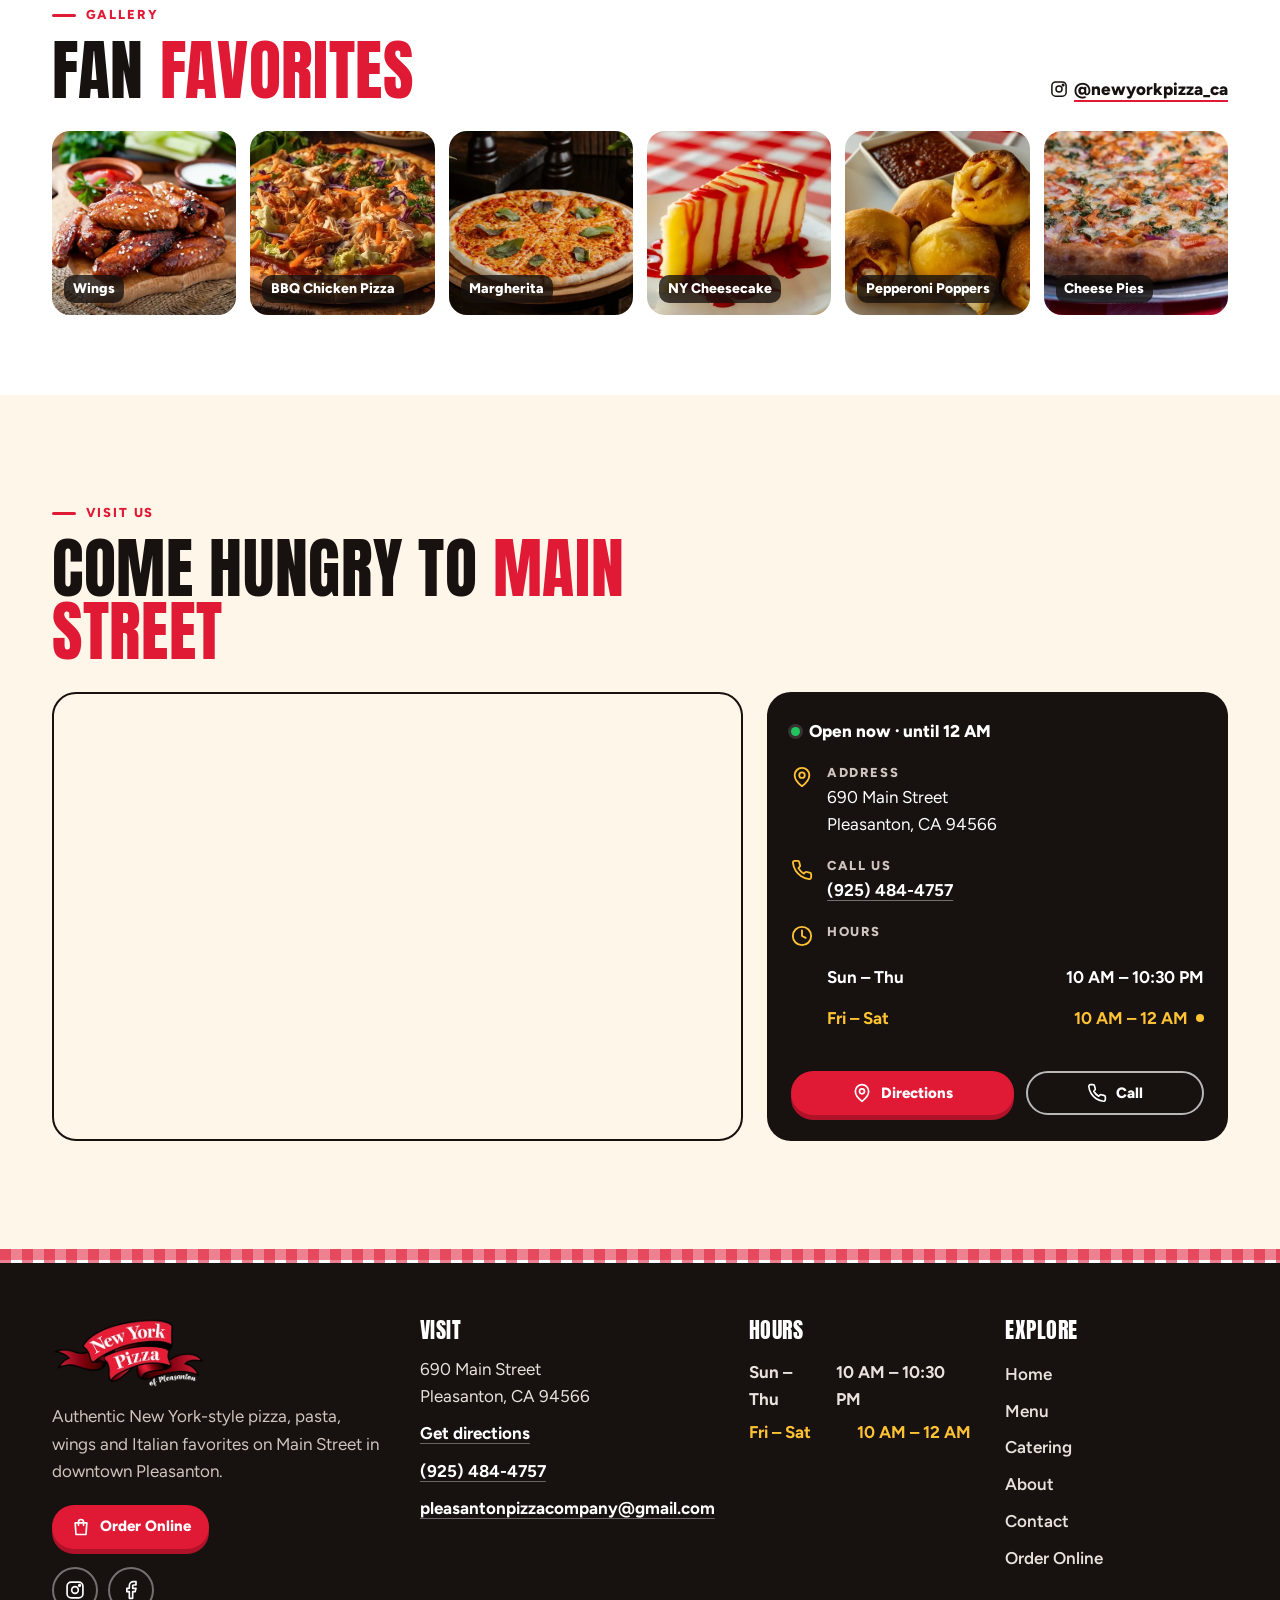
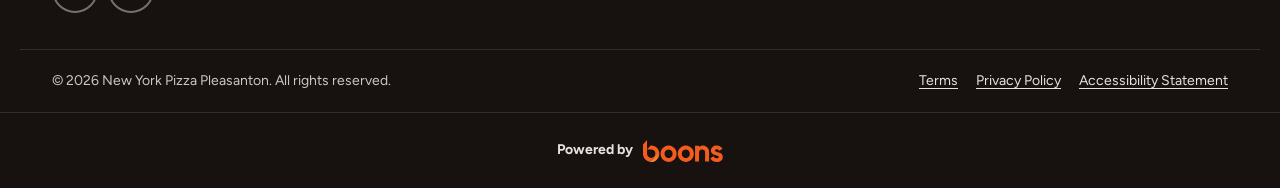
==== commit 5e5b2da4: "Replace Thanksgiving flyer with Black Friday Special BF10. Co-authored-by: Cursor <cursoragent@curso" ====
--- a/index.html
+++ b/index.html
@@ -466,12 +466,12 @@
   </ul>
 </nav>
 
-<div id="flyer" class="flyer" role="dialog" aria-modal="true" aria-label="Thanksgiving Week Special. Use code THANKS10. Valid till November 22, 2026, on online orders only." hidden>
+<div id="flyer" class="flyer" role="dialog" aria-modal="true" aria-label="Black Friday Special. Use code BF10. Valid till November 29, 2026, on online orders only." hidden>
   <div class="flyer-card">
     <button id="flyer-close" type="button" aria-label="Close promotion">×</button>
     <a href="https://order.boons.io/site/new-york-pizza/221/y" target="_blank" rel="noopener">
-      <img src="assets/img/promo/thanksgiving-week-special-thanks10.jpg" width="682" height="1024" alt="Thanksgiving Week Special flyer offering 10% off with code THANKS10 valid until November 22, 2026">
-      <span class="sr-only">Order online with code THANKS10 (opens in a new tab)</span>
+      <img src="assets/img/promo/black-friday-special-bf10.jpg" width="682" height="1024" alt="Black Friday Special flyer offering 10% off with code BF10 valid until November 29, 2026">
+      <span class="sr-only">Order online with code BF10 (opens in a new tab)</span>
     </a>
   </div>
 </div>
